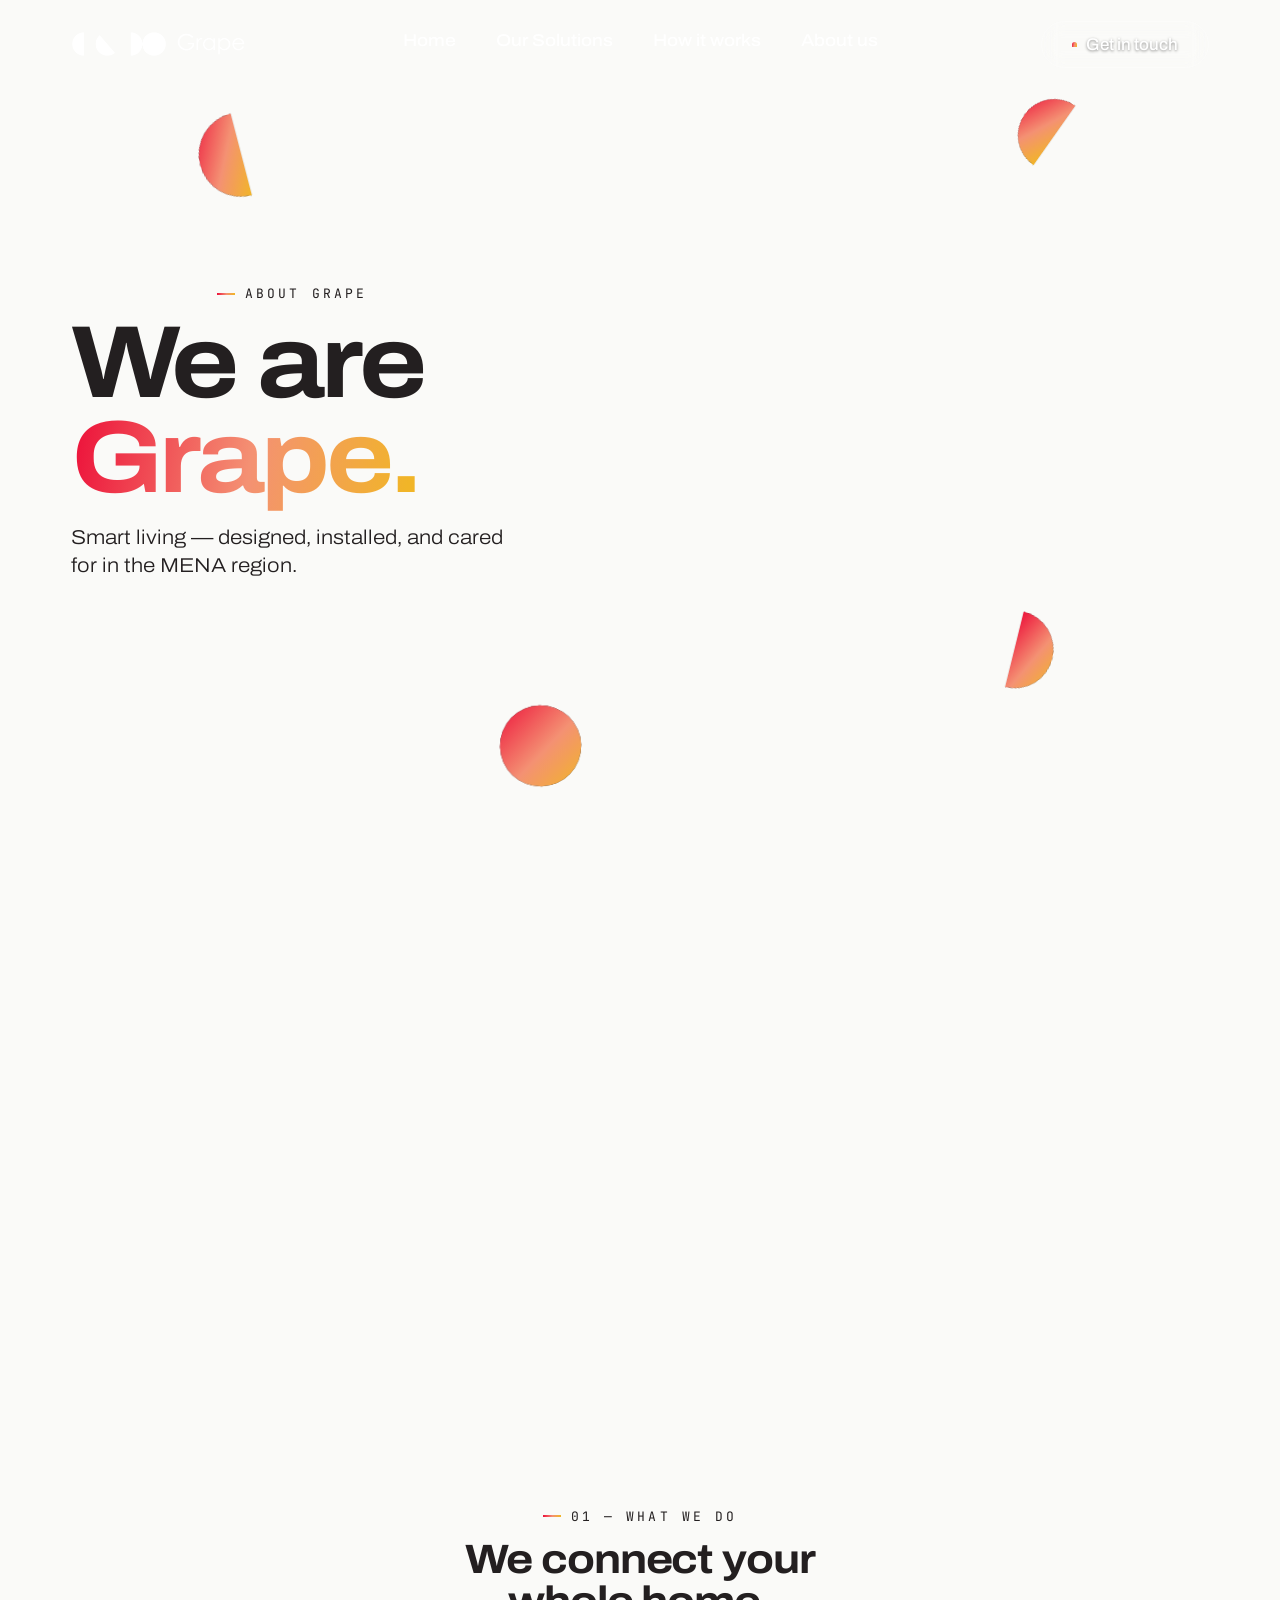
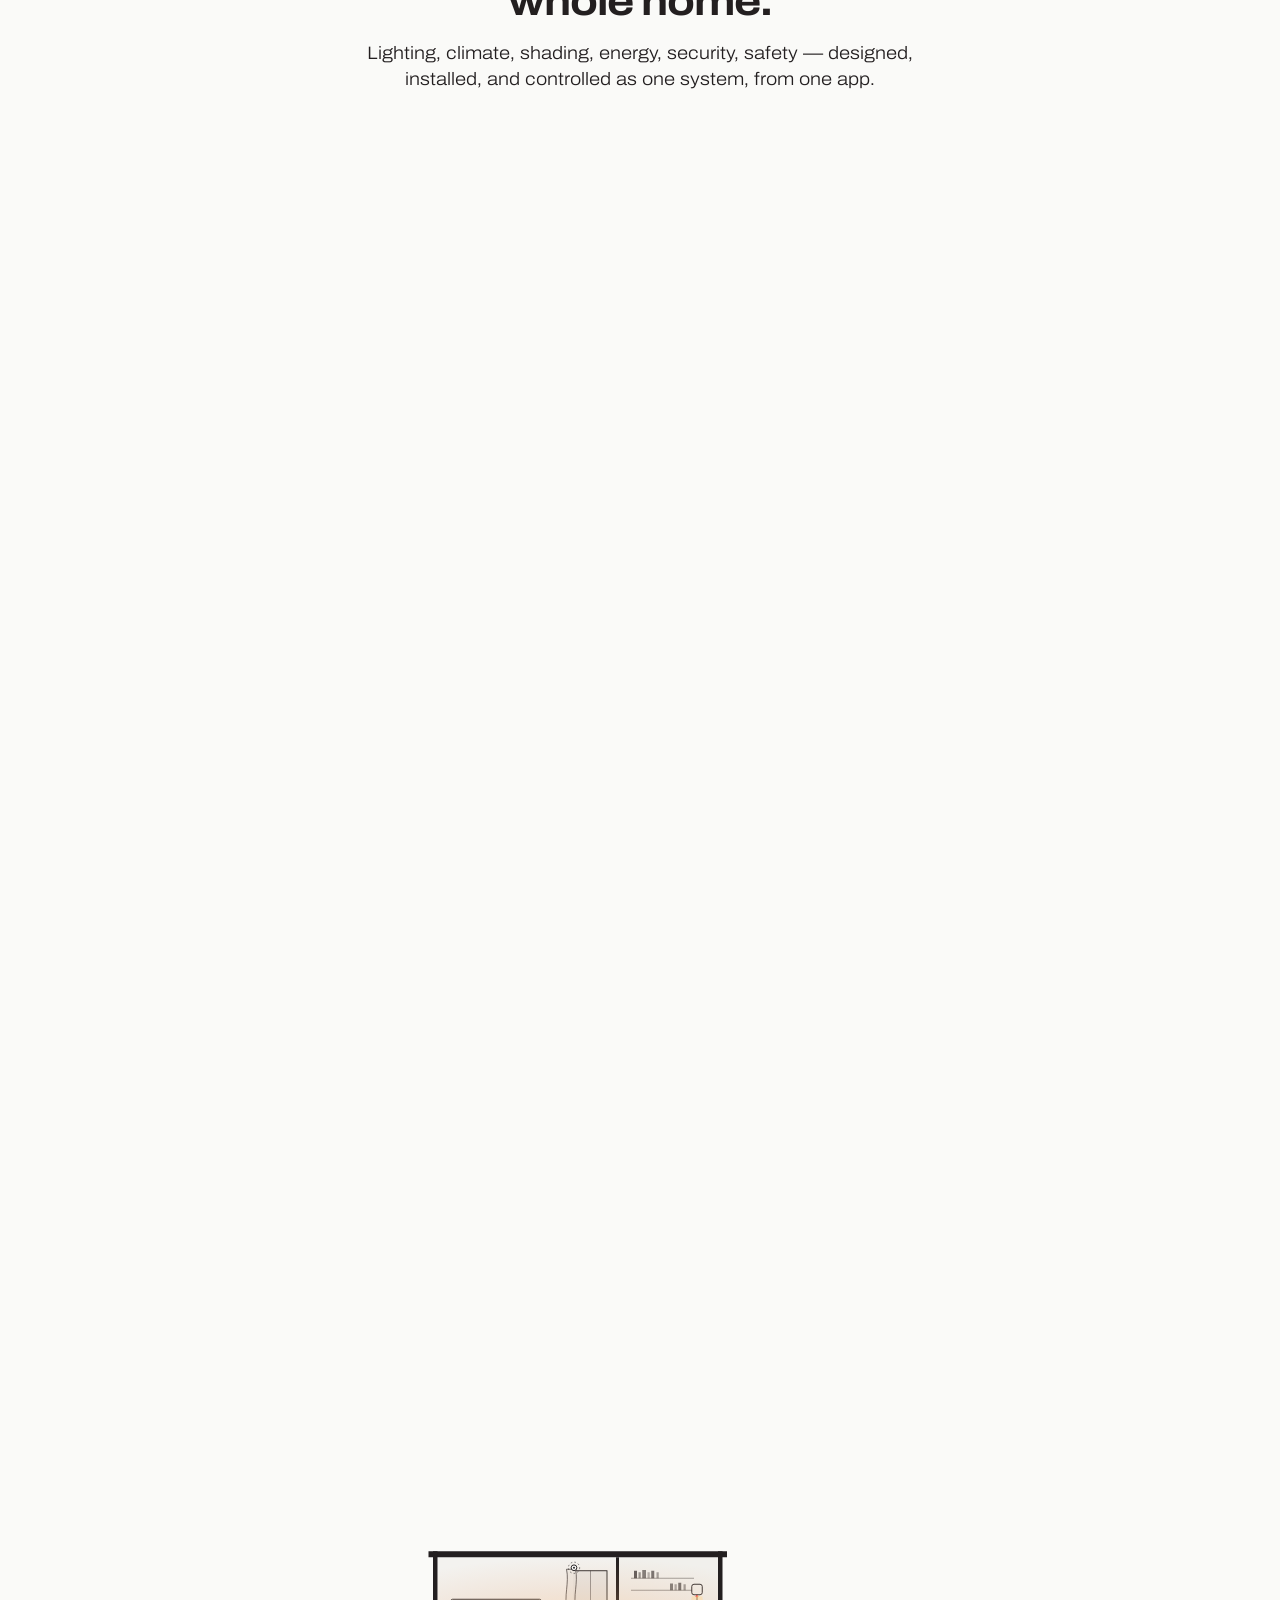
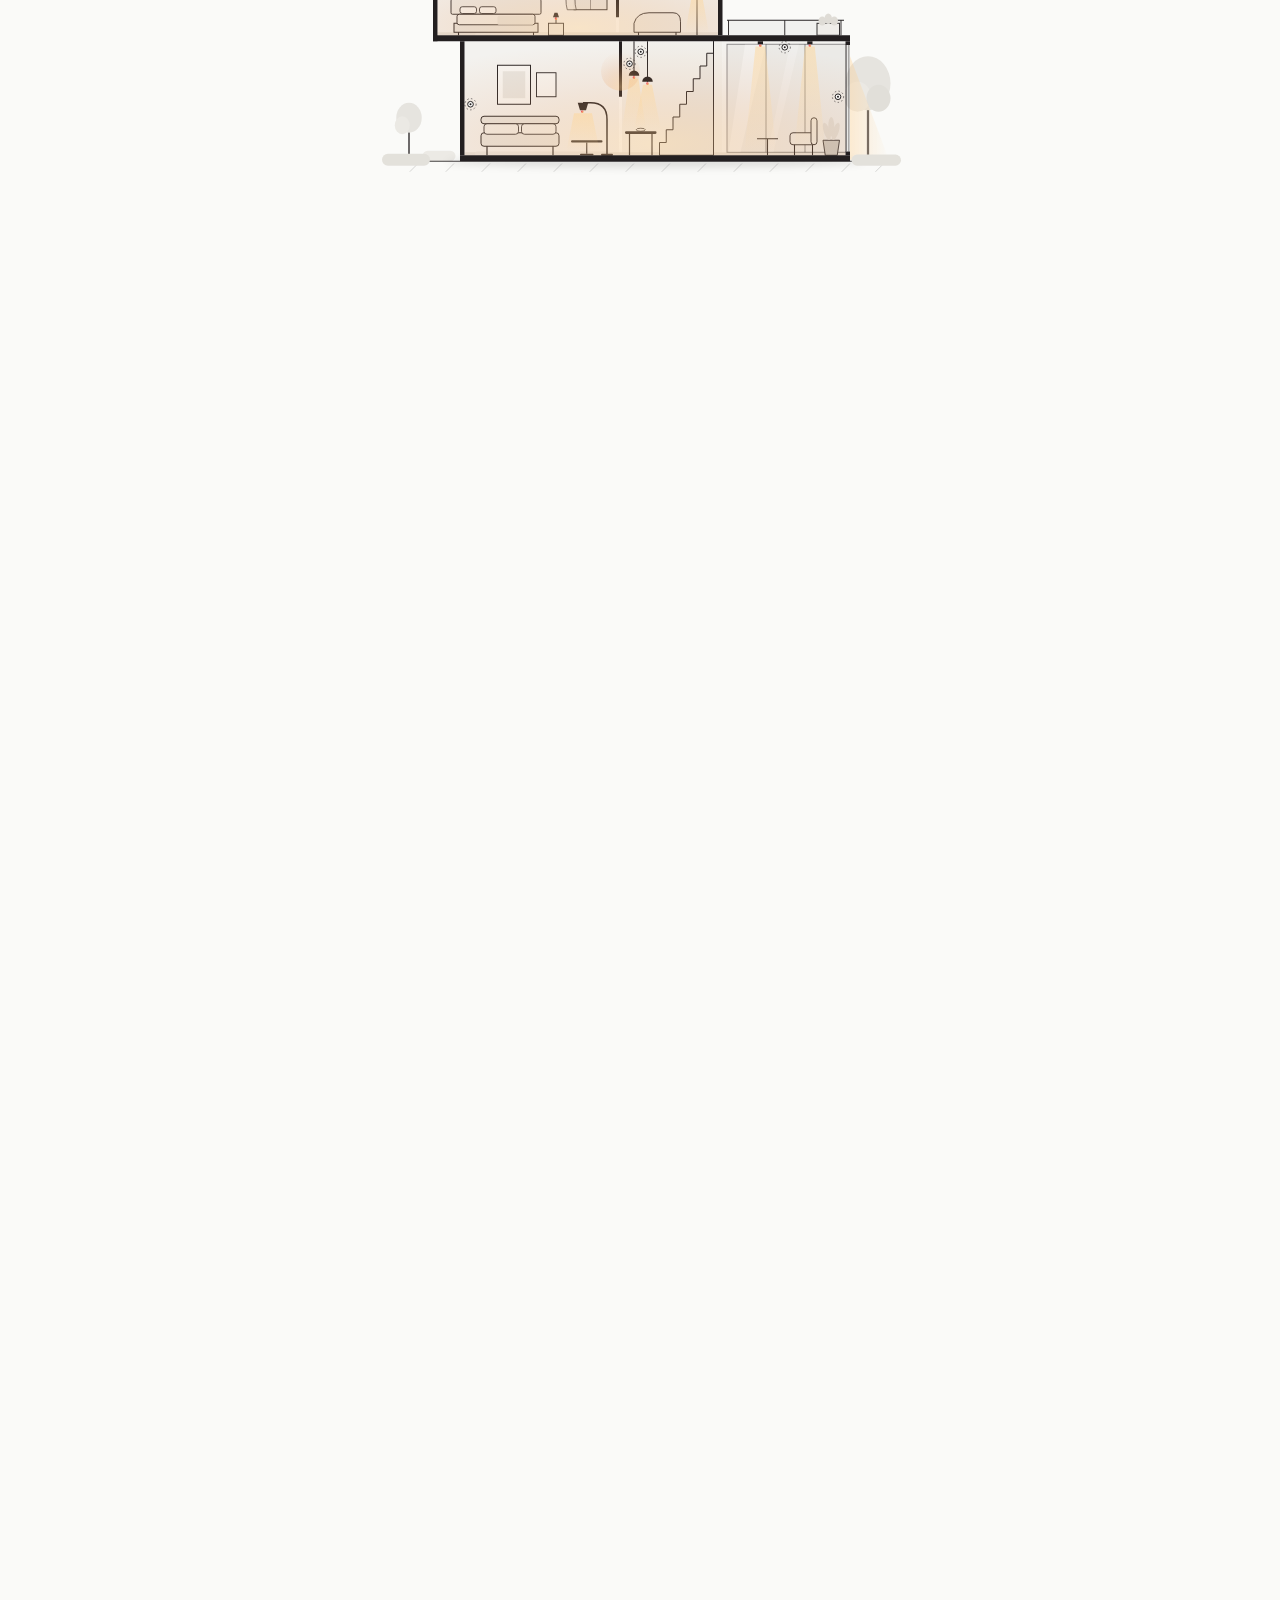
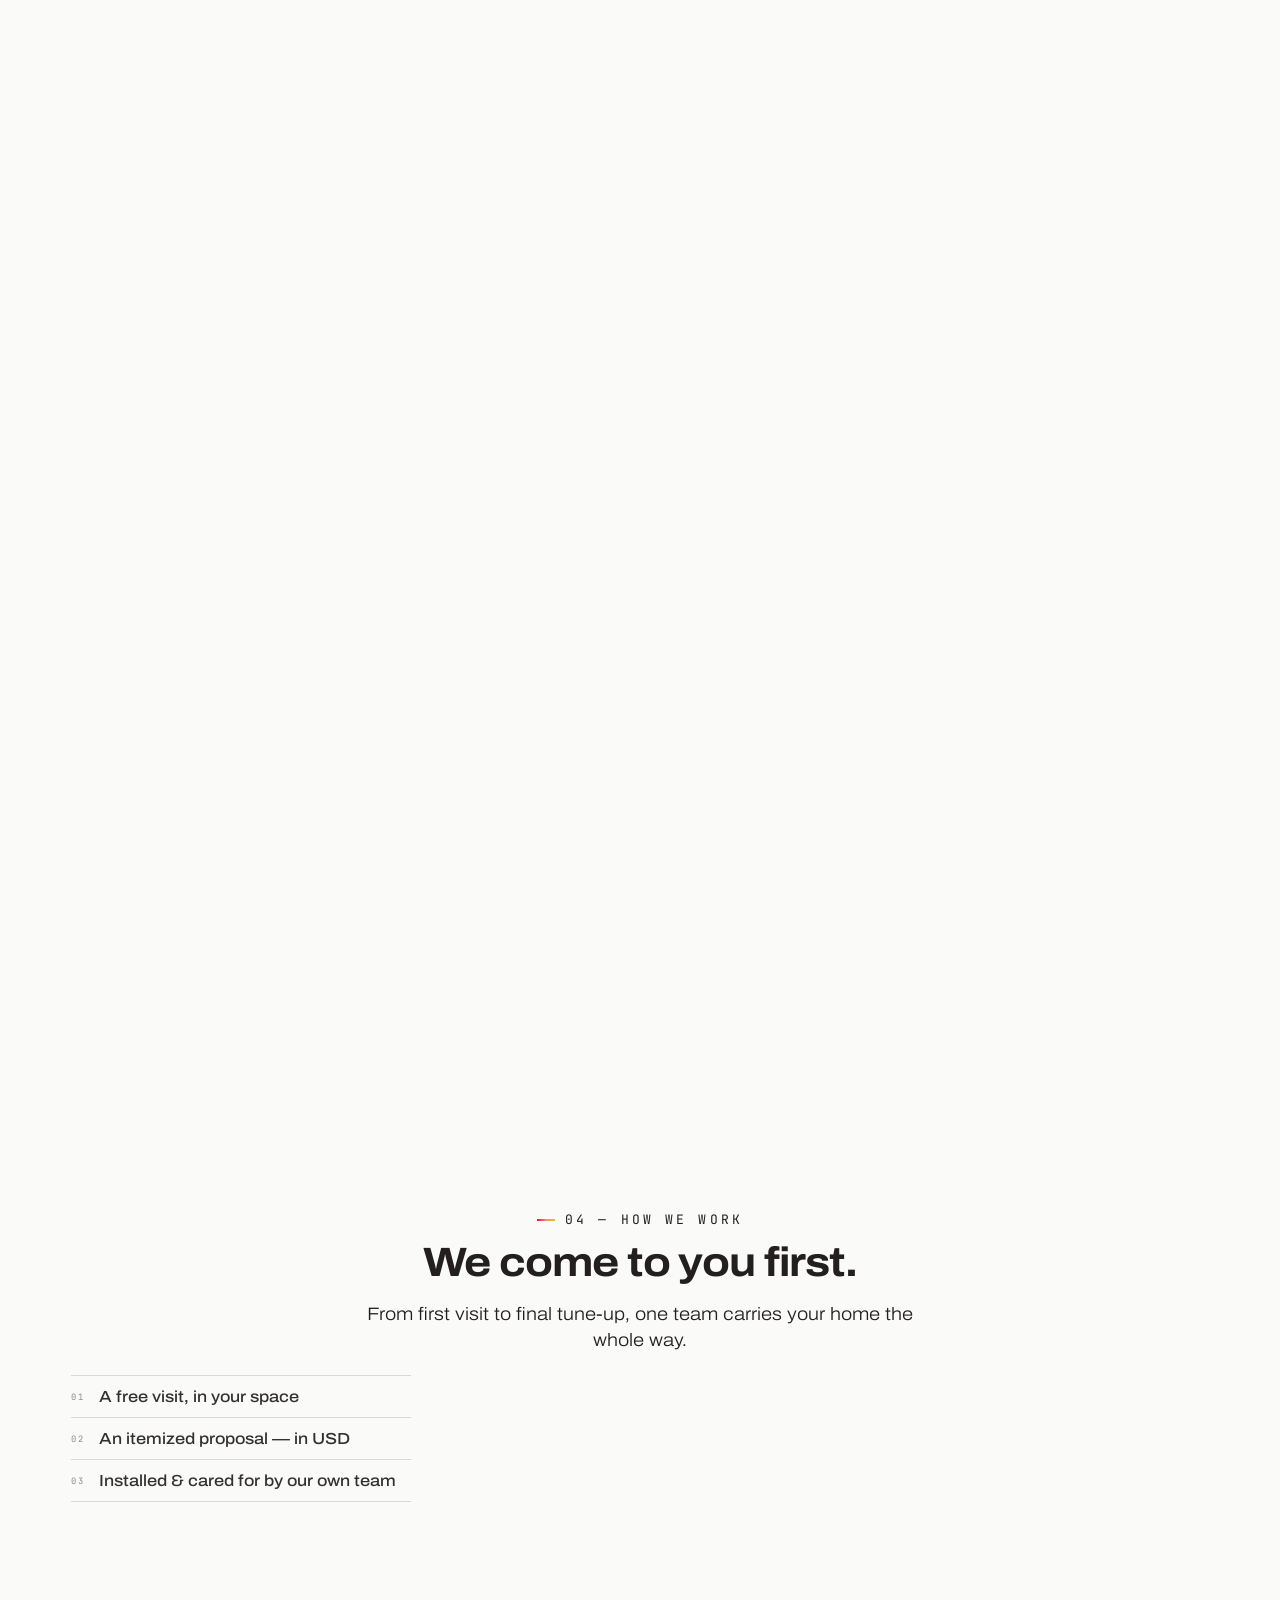
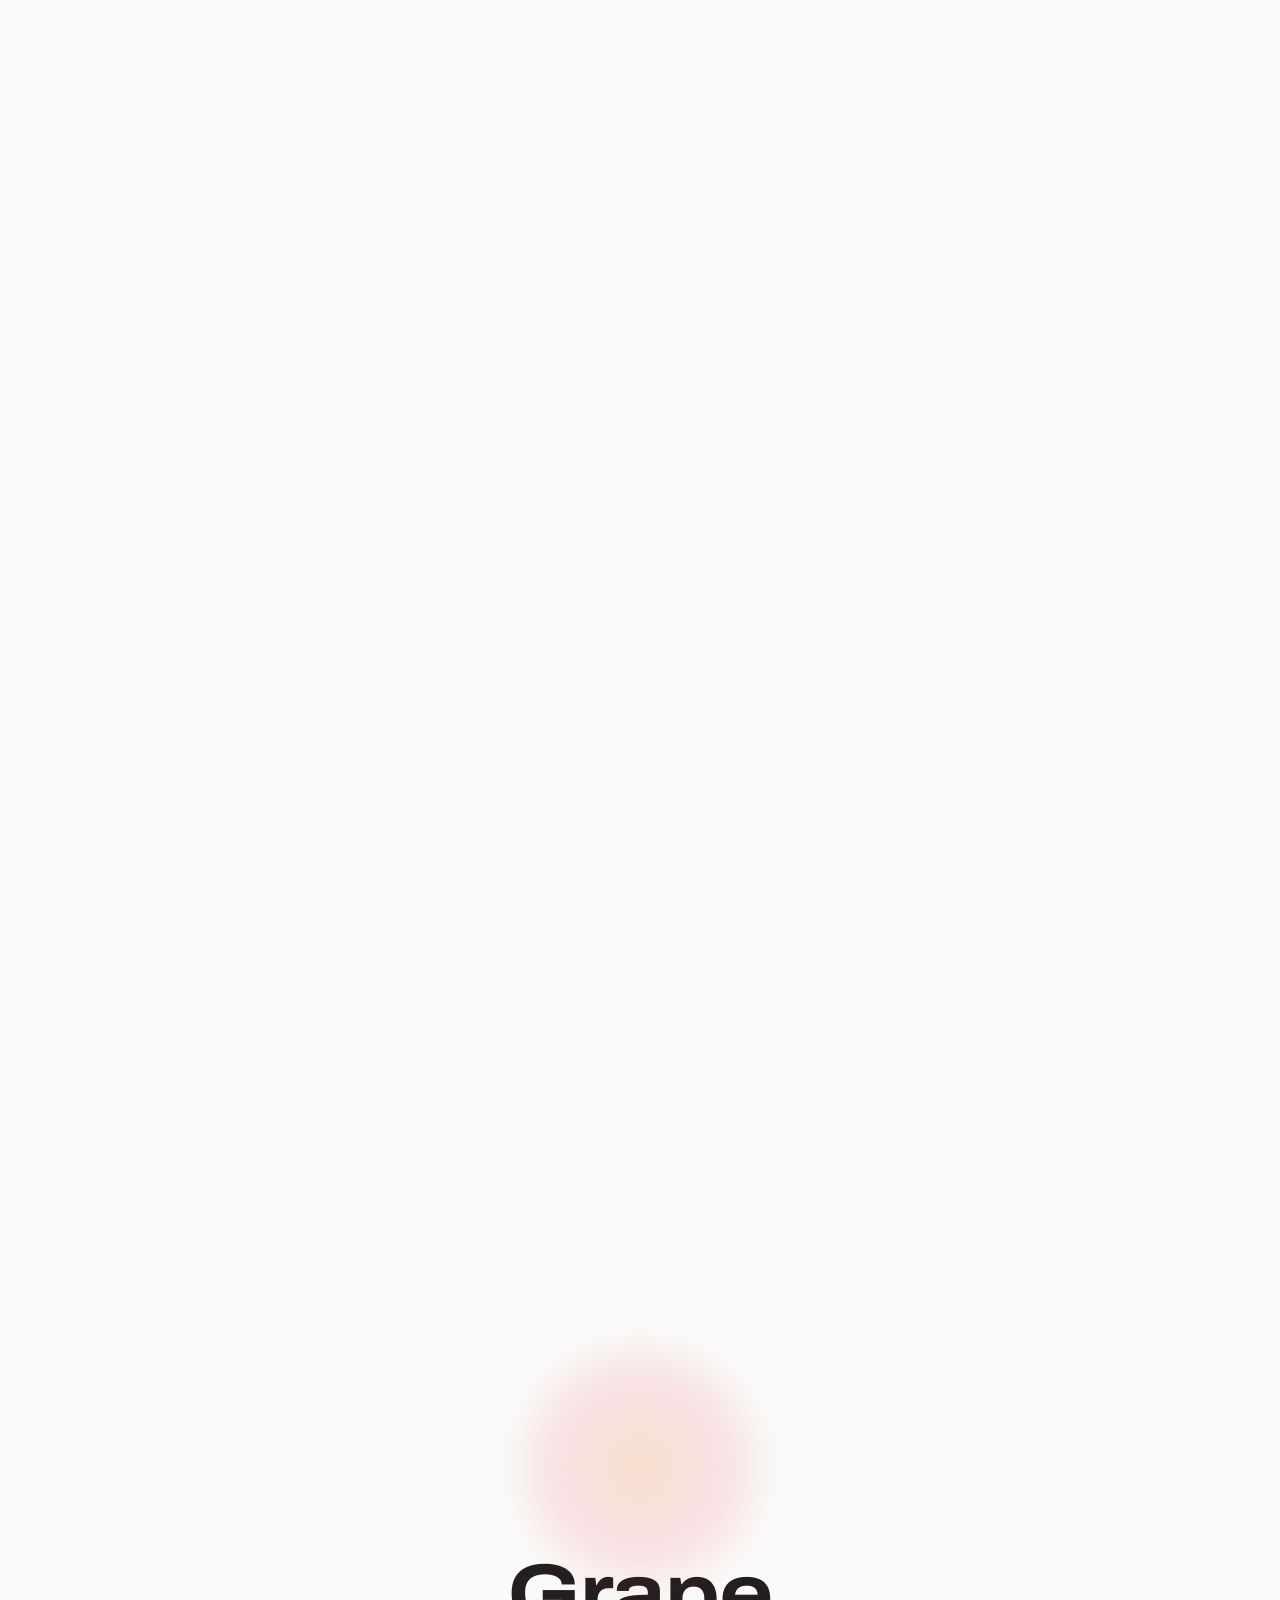
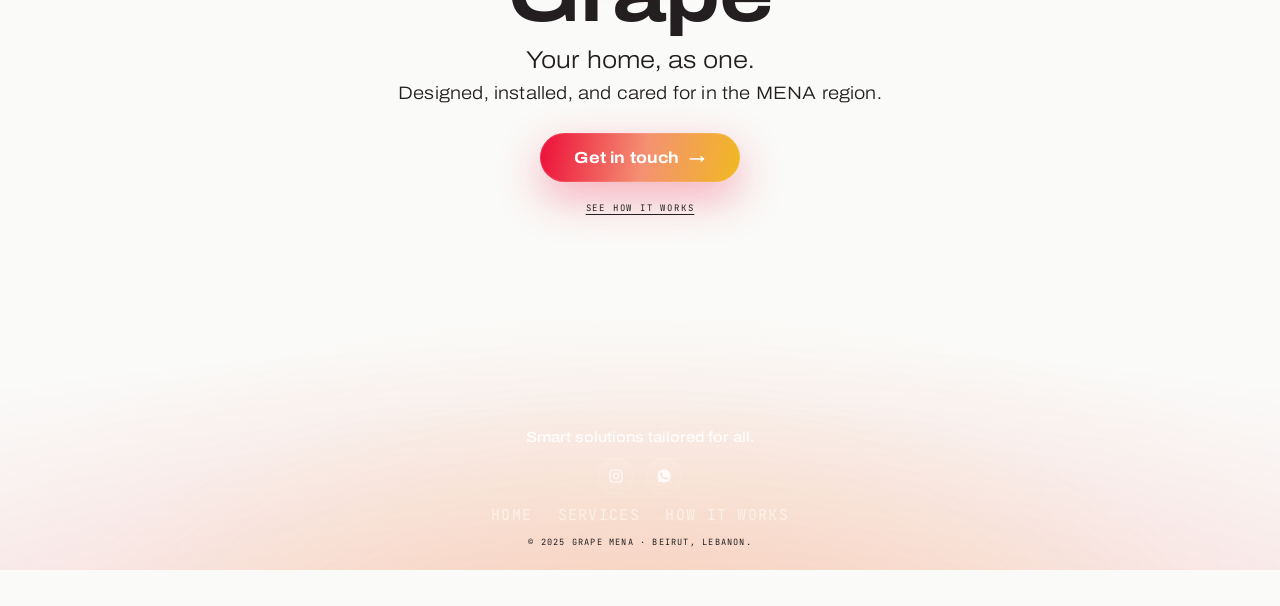
==== about.html @ 8bffdacd "Add files via upload" ====
<!DOCTYPE html>
<html lang="en">
<head>
<meta charset="utf-8">
<meta name="viewport" content="width=device-width, initial-scale=1, viewport-fit=cover">
<title>Grape — About us</title>
<meta name="description" content="Grape creates intelligent living systems for modern homes across the MENA region — comfort, energy, safety, and control, unified in one seamless experience.">
<link rel="preconnect" href="https://fonts.googleapis.com">
<link rel="preconnect" href="https://fonts.gstatic.com" crossorigin>
<link href="https://fonts.googleapis.com/css2?family=Archivo:wght@300;500;700&family=JetBrains+Mono:wght@400;500&display=swap" rel="stylesheet">
<style>
  :root{
    --ink:#231F20;
    --paper:#FAFAF8;
    --night:#121011;
    --g1:#ED173D; --g2:#F49173; --g3:#F1B528;
    --font:var(--font-grotesk);
    --font-grotesk:"Aktiv Grotesk Ex","Archivo",system-ui,-apple-system,"Segoe UI",sans-serif;
    --mono:'JetBrains Mono',monospace;
    --black:#231F20; --white:#FFFFFF; --white-soft:#F5F5F4;
    --gray-on-dark:rgba(255,255,255,0.62);
    --grad-warm:linear-gradient(100deg,#ED173D 4%,#F49173 52%,#F1B528 96%);
    --whatsapp:#25D366;
    --ease:cubic-bezier(0.22,0.61,0.36,1);
    --ease-out:cubic-bezier(0.16,1,0.3,1);
    --fg:#231F20;            /* live-updated by JS */
    --bg:#FAFAF8;            /* live-updated by JS */
  }
  *{margin:0;padding:0;box-sizing:border-box}
  html{scroll-behavior:auto}
  body{
    background:var(--bg);
    font-family:var(--font);
    font-stretch:112%;
    color:var(--fg);
    overflow-x:hidden;
  }
  a{color:inherit;text-decoration:none}
  a:hover{opacity:.9}

  /* ---------- scroll progress hairline ---------- */
  .prog{position:fixed;left:0;top:0;height:2px;width:0%;background:var(--grad-warm);z-index:60;pointer-events:none}

  /* ---------- top bar (identical to Home / Services) ---------- */
  .mbar{position:fixed; inset:0 0 auto 0; z-index:80; display:flex; align-items:center; justify-content:space-between; gap:10px; padding:12px 14px; padding-top:max(46px, calc(env(safe-area-inset-top) + 11px));}
  .mbar__scrim{position:absolute; inset:0; z-index:-1; pointer-events:none; background:linear-gradient(180deg, rgba(16,11,14,0.6) 0%, rgba(16,11,14,0.26) 56%, transparent 100%); transition:background .4s var(--ease);}
  .mbar.condensed .mbar__scrim{background:linear-gradient(180deg, rgba(16,11,14,0.86) 0%, rgba(16,11,14,0.55) 62%, rgba(16,11,14,0.12) 100%);}
  .mbar .mbar-logo{display:inline-flex; flex-direction:column; align-items:center; gap:3px; line-height:0; flex:0 0 auto;}
  .mbar .mbar-logo img{width:auto; display:block; filter:brightness(0) invert(1) drop-shadow(0 1px 2px rgba(0,0,0,0.4));}
  .mbar .mbar-logo .mbar-logo__mark{height:11px;}
  .mbar .mbar-logo .mbar-logo__word{height:14px;}
  .mbar__pills{display:flex; align-items:center; gap:8px; flex:0 0 auto;}
  .mbar-cta{flex:0 0 auto; font-size:0.6rem; font-weight:500; letter-spacing:0.04em; color:rgba(255,255,255,0.92); padding:0.5em 0.85em; border:1px solid rgba(255,255,255,0.2); border-radius:999px; background:rgba(216,216,224,0.15); -webkit-backdrop-filter:blur(10px) saturate(1.1); backdrop-filter:blur(10px) saturate(1.1); text-shadow:0 1px 3px rgba(0,0,0,0.45); white-space:nowrap; text-decoration:none; display:inline-flex; align-items:center; gap:0.42em; transition:background-color .25s, color .25s, border-color .25s, transform .15s;}
  .mbar-cta--book{background:rgba(255,255,255,0.17);}
  .mbar-cta .dotmark{width:5px; height:5px; border-radius:999px 999px 0 0; background:var(--grad-warm); display:inline-block;}
  .mbar-cta:hover{background:rgba(234,234,239,0.26); border-color:rgba(255,255,255,0.4);}
  .mbar-cta:active{transform:scale(0.96); background:rgba(255,255,255,0.92); color:var(--ink); border-color:transparent; text-shadow:none;}
  @media (max-width:380px){ .mbar-cta{font-size:0.55rem; padding:0.5em 0.72em; letter-spacing:0.02em;} .mbar__pills{gap:6px;} }
  @media (min-width:760px){ .mbar{left:50%; right:auto; transform:translateX(-50%); width:430px; max-width:430px;} }

  /* ---------- fixed stage (the shapes) ---------- */
  .stage{position:fixed; inset:0; z-index:1; pointer-events:none; overflow:hidden;}
  .shape{
    position:absolute; left:0; top:0;
    width:min(19vw,92px); height:min(19vw,92px);
    will-change:transform,opacity;
  }
  .shape svg{width:100%; height:100%; overflow:visible; display:block}
  .shape .solid{fill:var(--fg); opacity:var(--sop,1); transition:fill .3s linear}
  .shape .grad{opacity:var(--gop,0)}

  /* ---------- scroll beats ---------- */
  main{position:relative; z-index:2}
  .beat{
    min-height:100svh;
    display:flex; flex-direction:column; justify-content:flex-end;
    padding:0 22px 12svh;
  }
  .beat--hero{position:relative; justify-content:center; align-items:flex-start; padding-bottom:0; min-height:104svh}
  .beat__kick{
    display:flex; align-items:center; gap:10px;
    font-family:var(--mono); font-size:.58rem; letter-spacing:.24em; text-transform:uppercase;
    opacity:.6; margin-bottom:14px;
  }
  .beat__kick::before{content:""; width:18px; height:2px; background:var(--grad-warm); flex:0 0 auto}
  .beat h1,.beat h2,.hold__copy h2{
    font-weight:700; letter-spacing:-.02em; line-height:1.02; text-wrap:balance;
    font-size:clamp(2.6rem,12vw,4.4rem);
  }
  .beat h2,.hold__copy h2{font-size:clamp(2.1rem,9.8vw,3.4rem)}
  .beat p,.hold__copy p{
    font-weight:300; line-height:1.55; font-size:clamp(.95rem,3.9vw,1.08rem);
    max-width:34ch; margin-top:16px; opacity:.82; text-wrap:pretty;
  }
  /* ===== pinned "stop" sections (beats 01 & 04) — same held-still feel as the house ===== */
  .hold{position:relative; height:230svh}
  .hold__pin{position:sticky; top:0; height:100svh; overflow:hidden;
    display:flex; flex-direction:column; justify-content:flex-end; padding:0 22px 12svh}
  .hold__copy{position:relative; z-index:3; max-width:38ch; width:100%}
  @media (max-height:680px){ .hold{height:210svh} .hold__pin{padding-bottom:8svh} }
  .gword{font-style:normal; background:var(--grad-warm); -webkit-background-clip:text; background-clip:text; color:transparent}

  /* staggered reveal */
  .reveal>*{opacity:0; transform:translateY(24px); filter:blur(5px);
    transition:opacity .7s ease, transform .7s cubic-bezier(.22,.61,.36,1), filter .7s ease}
  .reveal.on>*{opacity:1; transform:none; filter:none}
  .reveal.on>*:nth-child(2){transition-delay:.09s}
  .reveal.on>*:nth-child(3){transition-delay:.18s}
  .reveal.on>*:nth-child(4){transition-delay:.27s}
  .reveal.on>*:nth-child(5){transition-delay:.36s}

  /* how-we-work steps */
  .steps{list-style:none; margin-top:22px; max-width:34ch; width:100%}
  .steps li{display:flex; align-items:center; gap:14px; padding:12px 0;
    border-top:1px solid color-mix(in srgb, var(--fg) 15%, transparent)}
  .steps li:last-child{border-bottom:1px solid color-mix(in srgb, var(--fg) 15%, transparent)}
  .steps .n{font-family:var(--mono); font-size:.55rem; letter-spacing:.2em; opacity:.5; flex:0 0 auto}
  .steps .s{font-weight:500; font-size:clamp(.92rem,3.8vw,1rem); opacity:.92}

  .scrollhint{
    position:absolute; bottom:26px; left:22px;
    display:flex; align-items:center; gap:9px;
    font-family:var(--mono); font-size:.56rem; letter-spacing:.22em; text-transform:uppercase; opacity:.5;
  }
  .scrollhint i{
    width:1.5px; height:26px; background:currentColor; display:block;
    animation:hint 1.8s ease-in-out infinite; transform-origin:top;
  }
  @keyframes hint{0%,100%{transform:scaleY(.4);opacity:.4}50%{transform:scaleY(1);opacity:1}}

  /* ============ THE HOUSE — pinned centerpiece ============ */
  .house{position:relative; height:460svh}
  .house__pin{
    position:sticky; top:0; height:100svh; overflow:hidden;
  }
  .house__pin::before{content:"";position:absolute;inset:-8%;z-index:0;pointer-events:none;
    background:radial-gradient(ellipse 74% 50% at 50% 46%, rgba(230,179,110,.30), rgba(230,179,110,0) 70%);
    opacity:0;transition:opacity 1.4s var(--ease)}
  .house__pin.alive::before{opacity:.62}

  /* the shared villa (same house) — state layers crossfaded by data-state on #houseWrap */
  .v-node{opacity:0;transition:opacity .55s var(--ease) calc(var(--i)*.12s)}
  [data-state="systems"] .v-node,[data-state="pulse"] .v-node,[data-state="alive"] .v-node{opacity:1}
  .v-halo{transition:opacity .9s var(--ease)}
  [data-state="alive"] .v-halo{opacity:0 !important}
  [data-state="systems"] .v-halo,[data-state="pulse"] .v-halo{animation:haloSpin 14s linear infinite}
  @keyframes haloSpin{to{stroke-dashoffset:-60}}
  .v-pulse{opacity:0;transition:opacity .8s var(--ease)}
  [data-state="pulse"] .v-pulse{opacity:.85}
  [data-state="alive"] .v-pulse{opacity:.4}
  [data-state="pulse"] #vPulse,[data-state="alive"] #vPulse{stroke-dasharray:24 470;animation:pulseTravel 2.4s linear infinite}
  @keyframes pulseTravel{to{stroke-dashoffset:-494}}
  .v-glow{opacity:0;transition:opacity 1.6s var(--ease)}
  [data-state="alive"] .v-glow{opacity:1}
  .v-led{opacity:0;transition:opacity .4s var(--ease) calc(.35s + var(--i)*.14s)}
  [data-state="alive"] .v-led{opacity:1}
  .v-core{opacity:0;transition:opacity .9s var(--ease) .2s}
  [data-state="alive"] .v-core{opacity:1}
  [data-state="alive"] .v-coreRing{animation:coreBreath 3.6s ease-in-out infinite}
  @keyframes coreBreath{0%,100%{transform:scale(1);opacity:.9}50%{transform:scale(1.18);opacity:.45}}
  .v-coreRing{transform-box:fill-box;transform-origin:center}
  .v-curtain{transform-box:fill-box;transform-origin:top center;animation:curtainSway 7s ease-in-out infinite}
  @keyframes curtainSway{0%,100%{transform:rotate(0) skewX(0)}50%{transform:rotate(1.4deg) skewX(1.6deg)}}
  .v-canopy{transform-box:fill-box;transform-origin:bottom center;animation:treeSway 9s ease-in-out infinite}
  .v-canopy.b{animation-duration:11s;animation-delay:-3s}
  @keyframes treeSway{0%,100%{transform:rotate(-.7deg)}50%{transform:rotate(.7deg)}}
  [data-state="alive"] .v-cone{animation:coneFlicker 5.5s ease-in-out infinite}
  @keyframes coneFlicker{0%,100%{opacity:1}42%{opacity:.82}58%{opacity:.94}74%{opacity:.85}}
  @media (prefers-reduced-motion:reduce){
    .v-curtain,.v-canopy,[data-state="alive"] .v-cone,[data-state="systems"] .v-halo,[data-state="pulse"] .v-halo,[data-state="alive"] .v-coreRing,[data-state="pulse"] #vPulse,[data-state="alive"] #vPulse{animation:none}
  }

  /* house docked in a fixed UPPER band — text lives strictly below it, never overlapping */
  .house__stage{
    position:absolute; left:50%; top:calc(56px + env(safe-area-inset-top)); transform:translateX(-50%);
    width:min(92vw,540px); height:42svh; z-index:2;
  }
  .house__stage svg{display:block; width:100%; height:100%; overflow:visible}

  /* text beats — pinned in the clear band BELOW the house, never over it */
  .house__copy{
    position:absolute; left:22px; right:22px; bottom:8svh; z-index:3;
    opacity:0; transform:translateY(22px); will-change:opacity,transform; pointer-events:none;
    max-width:36ch;
  }
  .house__copy .beat__kick{margin-bottom:12px}
  .house__copy h2{
    font-weight:700; letter-spacing:-.02em; line-height:1.04; text-wrap:balance;
    font-size:clamp(2.1rem,9.8vw,3.4rem);
  }
  .house__copy p{
    font-weight:300; line-height:1.55; font-size:clamp(.95rem,3.9vw,1.08rem);
    max-width:34ch; margin-top:14px; opacity:.82; text-wrap:pretty;
  }

  /* the "internet · offline" wire, shown during beat 03 */
  .wire{
    position:absolute; left:50%; top:15svh; transform:translateX(-50%); z-index:3;
    width:min(64vw,300px); height:22px; opacity:0; transition:opacity .5s ease; pointer-events:none;
  }
  .wire__line{
    position:absolute; left:0; right:0; top:10px; height:1.5px;
    background:var(--fg); transform-origin:left;
  }
  .wire.show .wire__line{animation:wire 3.4s ease-in-out infinite}
  @keyframes wire{
    0%,28%{opacity:.8; clip-path:inset(0 0 0 0)}
    34%{opacity:.8; clip-path:inset(0 38% 0 38%)}
    38%,86%{opacity:.18; clip-path:inset(0 47% 0 47%)}
    92%,100%{opacity:.8; clip-path:inset(0 0 0 0)}
  }
  .wire__lab{
    position:absolute; left:50%; top:-14px; transform:translateX(-50%);
    font-family:var(--mono); font-size:.53rem; letter-spacing:.2em; text-transform:uppercase;
    color:var(--fg); opacity:0;
  }
  .wire.show .wire__lab{animation:lab 3.4s ease-in-out infinite}
  @keyframes lab{0%,30%{opacity:0}40%,84%{opacity:.65}92%,100%{opacity:0}}

  /* ---------- landing / arrival ---------- */
  .land{
    position:relative; overflow:hidden;
    min-height:110svh;
    display:flex; flex-direction:column;
    text-align:center;
  }
  /* warm ambient glow rising from the bottom edge — the home you just lit */
  .land__glow{
    position:absolute; left:50%; bottom:0; transform:translateX(-50%);
    width:160%; height:64svh; pointer-events:none; z-index:0;
    background:
      radial-gradient(58% 100% at 50% 124%, rgba(244,145,90,.20), rgba(244,145,90,0) 70%),
      radial-gradient(96% 100% at 50% 132%, rgba(237,23,61,.15), rgba(237,23,61,0) 72%),
      radial-gradient(42% 78% at 50% 120%, rgba(241,181,40,.16), rgba(241,181,40,0) 70%);
  }
  /* faint lit-home silhouette, low behind the footer */
  .land__house{
    position:absolute; left:50%; bottom:8svh; transform:translateX(-50%);
    width:min(94vw,540px); height:auto; pointer-events:none; z-index:0;
  }
  .land__stage{
    position:relative; z-index:2; flex:1 1 auto;
    display:flex; flex-direction:column; align-items:center; justify-content:center;
    padding:7svh 22px 4svh;
  }
  .land__spacer{position:relative; height:min(26vw,132px); width:100%; display:flex; align-items:center; justify-content:center}
  .land__logoGlow{
    position:absolute; width:min(68vw,280px); height:min(68vw,280px); border-radius:50%;
    background:radial-gradient(circle, rgba(244,145,90,.26), rgba(237,23,61,.10) 44%, rgba(18,16,17,0) 70%);
    filter:blur(4px); animation:landBreath 4.8s ease-in-out infinite; will-change:transform,opacity;
  }
  @keyframes landBreath{0%,100%{transform:scale(1);opacity:.75}50%{transform:scale(1.13);opacity:1}}
  .land__word{font-weight:700; font-size:clamp(2.6rem,13vw,4.4rem); letter-spacing:-.01em; margin-top:20px; line-height:1}
  .land__sub{font-weight:300; font-size:clamp(.98rem,4vw,1.12rem); opacity:.78; margin-top:12px}
  .land__trust{font-weight:300; font-size:.82rem; letter-spacing:.01em; opacity:.5; margin-top:10px}
  .land__cta{
    display:inline-flex; align-items:center; gap:10px; margin-top:30px;
    padding:16px 32px; border-radius:999px; border:0; cursor:pointer;
    background:var(--grad-warm); color:#fff; text-decoration:none;
    font-family:var(--font); font-stretch:112%; font-weight:700; font-size:1rem; letter-spacing:.01em;
    box-shadow:0 16px 44px rgba(237,23,61,.34), inset 0 0 0 1px rgba(255,255,255,.10);
    transition:transform .25s var(--ease), box-shadow .25s var(--ease);
  }
  .land__cta em{font-style:normal; transition:transform .3s ease}
  .land__cta:hover{transform:translateY(-2px); box-shadow:0 22px 54px rgba(237,23,61,.44), inset 0 0 0 1px rgba(255,255,255,.12)}
  .land__cta:active{transform:scale(.98)}
  .land__cta:active em{transform:translateX(4px)}
  .land__contacts{display:flex; flex-wrap:wrap; justify-content:center; gap:10px; margin-top:20px}
  .land__contact{
    display:inline-flex; align-items:center; gap:9px; padding:11px 15px; border-radius:12px;
    background:rgba(255,255,255,.05); border:1px solid rgba(255,255,255,.12); color:#fff; text-decoration:none;
    font-size:.9rem; transition:background-color .2s, border-color .2s;
  }
  .land__contact:hover{background:rgba(255,255,255,.09); border-color:rgba(255,255,255,.22)}
  .land__contact .ic{display:inline-flex; align-items:center; justify-content:center; width:16px; height:16px; flex:0 0 auto}
  .land__contact .ic svg{width:16px; height:16px; display:block}
  .land__contact.wa .ic{color:var(--whatsapp)}
  .land__contact .lab{opacity:.92}
  .land__how{display:block; width:fit-content; margin:20px auto 0; font-family:var(--mono); font-size:.56rem;
    letter-spacing:.2em; text-transform:uppercase; opacity:.5; color:inherit;
    text-decoration:underline; text-decoration-thickness:1px; text-underline-offset:3px}
  .land__footer{
    position:relative; z-index:2; flex:0 0 auto;
    margin:0 22px; padding:20px 0 calc(22px + env(safe-area-inset-bottom));
    border-top:1px solid rgba(255,255,255,.10);
    display:flex; flex-direction:column; align-items:center; gap:11px; text-align:center;
  }
  .land__slogan{font-weight:500; font-size:.92rem; color:rgba(255,255,255,.9)}
  .land__social{display:flex; justify-content:center; gap:12px; margin-top:2px}
  .land__soc{display:inline-flex; align-items:center; justify-content:center; width:36px; height:36px; border-radius:999px; border:1px solid rgba(255,255,255,.14); background:rgba(255,255,255,.05); color:rgba(255,255,255,.82); transition:background-color .2s, border-color .2s, color .2s}
  .land__soc:hover{background:rgba(255,255,255,.1); border-color:rgba(255,255,255,.28); color:#fff}
  .land__soc svg{width:16px; height:16px; display:block}
  .land__nav{display:flex; flex-wrap:wrap; justify-content:center; align-items:center; gap:9px;
    font-family:var(--mono); font-size:.58rem; letter-spacing:.14em; text-transform:uppercase; color:rgba(255,255,255,.55)}
  .land__nav a{color:inherit; text-decoration:none}
  .land__nav a:hover{color:#fff}
  .land__nav span{opacity:.35}
  .land__copyline{font-family:var(--mono); font-size:.54rem; letter-spacing:.14em; text-transform:uppercase; opacity:.4}
  @media (prefers-reduced-motion:reduce){ .land__logoGlow{animation:none} }

  @media (prefers-reduced-motion:reduce){
    .reveal>*{transition:none; opacity:1; transform:none; filter:none}
    .wire.show .wire__line,.wire.show .wire__lab,.scrollhint i,.dot-core{animation:none}
    .wire.show .wire__lab{opacity:.6}
    .house__copy{transition:none}
  }

/* ---------- imported header burger (inherits --fg so it crossfades ink<->white) ---------- */
  .bar__burger{ display:inline-flex; flex-direction:column; justify-content:center; gap:4px; width:42px; height:34px; padding:0 10px; border:0; background:transparent; cursor:pointer; pointer-events:auto; }
  .bar__burger span{ display:block; height:1.6px; width:100%; background:var(--fg); border-radius:2px; transition:background .3s linear; }
  .bar__burger:active{ transform:scale(0.96); }

  /* ======================= imported: slide-in burger menu ======================= */
/* ===== Header burger + slide-in menu ===== */
.mbar-burger { display: inline-flex; flex-direction: column; justify-content: center; gap: 4px; width: 42px; height: 34px; padding: 0 10px; border: 0; background: transparent; cursor: pointer; flex: 0 0 auto; }
.mbar-burger span { display: block; height: 1.6px; width: 100%; background: var(--grad-warm-x, linear-gradient(90deg,#ED173D,#F1B528)); border-radius: 2px; }
.mbar-burger:active { transform: scale(0.96); }

.navmenu { position: fixed; inset: 0; z-index: 210; }
.navmenu[hidden] { display: none; }
.navmenu__backdrop { position: absolute; inset: 0; background: rgba(10,10,10,0.55); -webkit-backdrop-filter: blur(4px); backdrop-filter: blur(4px); opacity: 0; transition: opacity 0.35s var(--ease); }
.navmenu.open .navmenu__backdrop { opacity: 1; }
.navmenu__panel { position: absolute; top: 0; right: 0; bottom: 0; width: min(82vw, 330px);
  background: linear-gradient(180deg, #262324, #151314); border-left: 1px solid rgba(255,255,255,0.12);
  box-shadow: -20px 0 60px rgba(0,0,0,0.5);
  padding: calc(26px + env(safe-area-inset-top)) 26px calc(28px + env(safe-area-inset-bottom));
  display: flex; flex-direction: column; transform: translateX(100%); transition: transform 0.4s cubic-bezier(0.32,0.72,0,1); }
.navmenu.open .navmenu__panel { transform: translateX(0); }
.navmenu__close { align-self: flex-end; width: 40px; height: 40px; border-radius: 50%; border: 1px solid rgba(255,255,255,0.16); background: rgba(255,255,255,0.05); color: rgba(255,255,255,0.8); font-size: 1.05rem; line-height: 1; cursor: pointer; display: flex; align-items: center; justify-content: center; }
.navmenu__close:active { transform: scale(0.94); }
.navmenu__links { display: flex; flex-direction: column; gap: 2px; margin-top: 24px; }
.navmenu__links a { font-family: var(--font-grotesk,'Archivo',sans-serif); font-size: 1.85rem; font-weight: 700; color: #FFFFFF; padding: 12px 0; border-bottom: 1px solid rgba(255,255,255,0.08); transition: color 0.2s, padding-left 0.25s var(--ease); }
.navmenu__links a:hover, .navmenu__links a:active { color: #fff; padding-left: 6px; }
.navmenu__contact { margin-top: auto; display: flex; gap: 10px; }
.navmenu__c { flex: 1; text-align: center; padding: 13px; border-radius: 12px; font-family: var(--font); font-weight: 500; font-size: 0.86rem; border: 1px solid rgba(255,255,255,0.14); color: #FFFFFF; transition: background-color 0.2s, border-color 0.2s; }
.navmenu__c.wa { background: rgba(37,211,102,0.12); border-color: rgba(37,211,102,0.3); }
.navmenu__c.em { background: transparent; border-color: rgba(255,255,255,0.35); }

@media (min-width: 760px) { .navmenu__panel { right: 50%; margin-right: -215px; } }
@media (prefers-reduced-motion: reduce) { .navmenu__backdrop, .navmenu__panel { transition: none; } }


/* ===== Burger menu — premium redesign ===== */
.navmenu__panel { width: min(86vw, 360px); background: linear-gradient(160deg, #242122 0%, #181617 55%, #121011 100%); overflow: hidden; padding-top: calc(24px + env(safe-area-inset-top)); }
.navmenu__panel::before { content: ""; position: absolute; top: -70px; right: -90px; width: 320px; height: 320px; border-radius: 50%; background: radial-gradient(circle, rgba(255,255,255,0.07), transparent 68%); filter: blur(8px); pointer-events: none; z-index: 0; }
.navmenu__panel::after { content: ""; position: absolute; inset: 0; background-image: url("[data-uri]"); background-size: 140px 140px; opacity: 0.05; mix-blend-mode: overlay; pointer-events: none; z-index: 0; }
.navmenu__panel > * { position: relative; z-index: 1; }
.navmenu__top { display: flex; align-items: center; justify-content: space-between; }
.navmenu__logo { display: inline-flex; flex-direction: column; gap: 3px; line-height: 0; }
.navmenu__logo img { filter: brightness(0) invert(1); width: auto; display: block; }
.navmenu__logo .navmenu__mark { height: 13px; }
.navmenu__logo .navmenu__word { height: 15px; }
.navmenu__close { color: #fff; border-color: rgba(255,255,255,0.25); background: rgba(255,255,255,0.06); }
.navmenu__links { display: flex; flex-direction: column; gap: 0; margin-top: 34px; }
.navmenu__links a { display: flex; align-items: baseline; gap: 14px; font-family: var(--font-grotesk,'Archivo',sans-serif); font-size: 2rem; font-weight: 700; line-height: 1; color: #FFFFFF; padding: 15px 0; border-bottom: 1px solid rgba(255,255,255,0.08); opacity: 0; transform: translateX(16px); }
.navmenu__links a .n { font-family: var(--font-grotesk,'Archivo',sans-serif); font-size: 0.64rem; letter-spacing: 0.1em; color: var(--gray-on-dark); min-width: 22px; }
.navmenu__links a .t { position: relative; }
.navmenu__links a .t::after { content: ""; position: absolute; left: 0; right: 100%; bottom: -4px; height: 1.5px; background: rgba(255,255,255,0.7); transition: right 0.3s var(--ease); }
.navmenu__links a:not(:last-child):hover .t, .navmenu__links a:not(:last-child):active .t { background: var(--grad-warm); -webkit-background-clip: text; background-clip: text; color: transparent; }
.navmenu__links a:hover .t::after, .navmenu__links a:active .t::after { right: 0; }
.navmenu.open .navmenu__links a { opacity: 1; transform: none; transition: opacity 0.45s var(--ease-out), transform 0.45s var(--ease-out); }
.navmenu.open .navmenu__links a:nth-child(1) { transition-delay: 0.08s; }
.navmenu.open .navmenu__links a:nth-child(2) { transition-delay: 0.14s; }
.navmenu.open .navmenu__links a:nth-child(3) { transition-delay: 0.20s; }
.navmenu.open .navmenu__links a:nth-child(4) { transition-delay: 0.26s; }
.navmenu.open .navmenu__links a:nth-child(5) { transition-delay: 0.32s; }
.navmenu__label { display: block; font-family: var(--font-grotesk,'Archivo',sans-serif); font-size: 0.6rem; letter-spacing: 0.24em; text-transform: uppercase; color: rgba(255,255,255,0.5); margin-bottom: 11px; }
.navmenu__cbtns { display: flex; gap: 10px; }
.navmenu__c.em { background: transparent; border-color: rgba(255,255,255,0.4); color: #fff; }
@media (prefers-reduced-motion: reduce) { .navmenu__links a { opacity: 1; transform: none; } }


/* ===== Burger menu — grape moment + refined contact ===== */
.navmenu__panel::before { background: radial-gradient(circle, rgba(255,255,255,0.08), transparent 70%); }
.navmenu__foot { margin-top: auto; position: relative; z-index: 2; }
.navmenu__line { display: block; font-family: var(--font); font-size: 0.98rem; color: rgba(255,255,255,0.86); padding: 5px 0; letter-spacing: 0.01em; transition: color 0.2s; }
.navmenu__line:hover, .navmenu__line:active { color: #fff; }
.navmenu__brand { display: block; margin-top: 15px; font-family: var(--font-grotesk,'Archivo',sans-serif); font-size: 1.15rem; font-weight: 500; line-height: 1.15; letter-spacing: -0.01em; text-transform: none; white-space: nowrap; color: #fff; }
.navmenu__brand-x-unused { color: rgba(255,255,255,0.42); line-height: 1.6; max-width: 26ch; }
.navmenu__grape { position: relative; z-index: 0; flex: 1 1 auto; display: flex; align-items: center; justify-content: center; min-height: 90px; pointer-events: none; opacity: 0.46; animation: grapeBreath 3s ease-in-out infinite; }
.navmenu__grape svg { width: 150px; max-width: 46vw; height: auto; display: block; overflow: visible; }
@keyframes grapeBreath { 0%,100% { transform: scale(1); opacity: 0.4; } 50% { transform: scale(1.05); opacity: 0.54; } }
@media (prefers-reduced-motion: reduce) { .navmenu__grape { animation: none; } }


/* ===== menu: no grape, taller links, icons ===== */
.navmenu__grape { display: none !important; }
.navmenu__links { flex: 0 0 auto; justify-content: flex-start; margin-top: 24px; margin-bottom: 30px; }
.navmenu__links a { align-items: center; gap: 13px; padding: 13px 0; font-size: 1.85rem; }
.navmenu__links a .n { transform: none; align-self: center; }
.navmenu__links a .i { display: inline-flex; align-items: center; justify-content: center; width: 24px; height: 24px; color: rgba(255,255,255,0.8); flex: 0 0 auto; }
.navmenu__links a .i svg { width: 21px; height: 21px; }
.navmenu__links a .t { flex: 1 1 auto; }
.navmenu__line { display: flex; align-items: center; justify-content: flex-start; gap: 12px; }
.navmenu__line .ci { display: inline-flex; align-items: center; color: var(--gray-on-dark); flex: 0 0 auto; order: -1; margin-right: 10px; }
.navmenu__line .ci svg { width: 16px; height: 16px; }


/* ===== menu: Book-a-visit CTA (last link) ===== */
.navmenu__links a:last-child { margin-top: 22px; border-bottom: 0; padding: 14px 18px; border-radius: 14px; background: var(--grad-warm); box-shadow: 0 10px 28px rgba(0,0,0,0.35); gap: 13px; position: relative; }
.navmenu__links a:last-child::before { content: ""; position: absolute; left: 2px; right: 2px; top: -12px; height: 1px; background: rgba(255,255,255,0.12); }
.navmenu__links a:last-child .i { color: #fff; width: 26px; height: 26px; }
.navmenu__links a:last-child .i svg { width: 22px; height: 22px; }
.navmenu__links a:last-child .ct { display: flex; flex-direction: column; gap: 3px; }
.navmenu__links a:last-child .t { font-size: 1.55rem; line-height: 1; color: #fff; }
.navmenu__links a:last-child .t::after { display: none; }
.navmenu__links a:last-child .sub { font-family: var(--font-grotesk,'Archivo',sans-serif); font-size: 0.56rem; letter-spacing: 0.18em; text-transform: uppercase; color: rgba(255,255,255,0.8); }
.navmenu__links a:last-child:hover, .navmenu__links a:last-child:active { color: #fff; filter: brightness(1.05); padding-left: 18px; }


/* ===== menu polish: CTA + contact connection ===== */
.navmenu__foot { margin-top: 20px; border-top: 1px solid rgba(255,255,255,0.09); padding-top: 18px; }
.navmenu__links { margin-bottom: 0; }
.navmenu__links a:last-child { margin-top: 20px; padding: 12px 18px; }
.navmenu__links a:last-child .t { font-size: 1.48rem; }
.navmenu__links a:last-child .sub { letter-spacing: 0.1em; }
.navmenu__line { gap: 9px; }
.navmenu__line .ci { margin-right: 8px; }


/* ===== menu micro-refinements ===== */
.navmenu__links a:last-child::before { display: none; }
.navmenu__foot { margin-top: auto; }
.navmenu__panel { border-left-color: rgba(255,255,255,0.05); }
/* secondary Support button — lighter than the gold Book CTA (for existing clients) */
.navmenu__support{ display:flex; align-items:center; gap:13px; margin-top:10px; padding:12px 18px; border-radius:14px;
  background:rgba(255,255,255,0.05); border:1px solid rgba(255,255,255,0.28); color:#fff; text-decoration:none;
  transition:background-color .2s var(--ease), border-color .2s var(--ease); }
.navmenu__support:hover, .navmenu__support:active{ background:rgba(255,255,255,0.09); border-color:rgba(255,255,255,0.45); }
.navmenu__support .i{ display:inline-flex; align-items:center; justify-content:center; width:26px; height:26px; color:rgba(255,255,255,0.9); flex:0 0 auto; }
.navmenu__support .i svg{ width:22px; height:22px; }
.navmenu__support .ct{ display:flex; flex-direction:column; gap:3px; }
.navmenu__support .t{ font-family:var(--font-grotesk,'Archivo',sans-serif); font-size:1.48rem; font-weight:700; line-height:1; color:#FFFFFF; }
.navmenu__support .sub{ font-family:var(--font-grotesk,'Archivo',sans-serif); font-size:0.56rem; letter-spacing:0.1em; text-transform:uppercase; color:rgba(255,255,255,0.55); }

  /* ======================= imported: contact bottom-sheet ======================= */
.sheet { position: fixed; inset: 0; z-index: 200; }
.sheet[hidden] { display: none; }
.sheet__backdrop { position: absolute; inset: 0; background: rgba(10,10,10,0.6); -webkit-backdrop-filter: blur(4px); backdrop-filter: blur(4px); opacity: 0; transition: opacity 0.35s var(--ease); }
.sheet.open .sheet__backdrop { opacity: 1; }
.sheet__panel { --em:#FFFFFF; position: absolute; left: 0; right: 0; bottom: 0;
  background: linear-gradient(180deg, #262324, #161415); border-top: 1px solid rgba(255,255,255,0.14);
  border-radius: 22px 22px 0 0; padding: 14px 18px calc(24px + env(safe-area-inset-bottom));
  box-shadow: 0 -20px 60px rgba(0,0,0,0.5); transform: translateY(100%); transition: transform 0.4s cubic-bezier(0.32,0.72,0,1); }
.sheet.open .sheet__panel { transform: translateY(0); }
.sheet__grab { display: block; width: 40px; height: 4px; border-radius: 2px; background: rgba(255,255,255,0.24); margin: 0 auto 14px; }
.sheet__close { position: absolute; top: 12px; right: 14px; width: 32px; height: 32px; border-radius: 50%;
  border: 1px solid rgba(255,255,255,0.16); background: rgba(255,255,255,0.05); color: rgba(255,255,255,0.7);
  font-size: 1.15rem; line-height: 1; cursor: pointer; display: flex; align-items: center; justify-content: center; }
.sheet__close:active { transform: scale(0.95); }
.sheet__title { font-family: var(--font-grotesk,'Archivo',sans-serif); font-weight: 700; font-size: 1.42rem; color: #fff; text-align: center; margin: 0 0 3px; }
.sheet__sub { text-align: center; font-size: 0.82rem; color: rgba(255,255,255,0.55); margin: 0 0 16px; }
.sheet__opts { display: flex; flex-direction: column; gap: 10px; }
.sheet__opt { display: flex; align-items: center; gap: 14px; text-align: left; width: 100%; padding: 14px 15px; border-radius: 15px; cursor: pointer;
  background: rgba(255,255,255,0.05); border: 1px solid rgba(255,255,255,0.12); color: var(--white); font-family: var(--font);
  transition: transform 0.2s var(--ease), border-color 0.2s, background-color 0.2s; }
.sheet__opt:hover { background: rgba(255,255,255,0.08); border-color: rgba(255,255,255,0.2); }
.sheet__opt:active { transform: scale(0.985); }
.sheet__ic { flex: 0 0 auto; width: 42px; height: 42px; border-radius: 12px; display: flex; align-items: center; justify-content: center; background: rgba(255,255,255,0.06); }
.sheet__ic svg { width: 21px; height: 21px; }
.sheet__meta { flex: 1 1 auto; min-width: 0; display: flex; flex-direction: column; gap: 2px; }
.sheet__meta b { font-size: 0.98rem; font-weight: 700; color: #fff; }
.sheet__meta small { font-size: 0.8rem; color: rgba(255,255,255,0.58); }
.sheet__go { flex: 0 0 auto; color: rgba(255,255,255,0.4); font-size: 1.05rem; transition: transform 0.2s var(--ease); }
.sheet__opt:hover .sheet__go { transform: translateX(3px); }
.sheet__opt.wa .sheet__ic { background: rgba(37,211,102,0.14); color: var(--whatsapp); }
.sheet__opt.em .sheet__ic { background: rgba(255,255,255,0.1); color: #fff; }
.sheet__opt.form .sheet__ic { background: rgba(255,255,255,0.08); color: #fff; }
@media (min-width:760px){ .sheet__panel{ left:50%; right:auto; width:430px; max-width:430px; transform:translate(-50%,100%); } .sheet.open .sheet__panel{ transform:translate(-50%,0); } }
@media (prefers-reduced-motion:reduce){ .sheet__backdrop,.sheet__panel{ transition:none; } }

</style>
<link rel="stylesheet" href="grape-desktop.css?v=1786039195381">
<link rel="stylesheet" href="grape-about-desktop.css?v=1786039195381">
</head>
<body>
<script>if('scrollRestoration' in history){history.scrollRestoration='manual';}addEventListener('load',function(){window.scrollTo(0,0);});</script>
<template id="__bundler_thumbnail"><svg xmlns="http://www.w3.org/2000/svg" viewBox="0 0 100 100"><defs><linearGradient id="gthumb" x1="0" y1="0" x2="1" y2="1"><stop offset="0" stop-color="#ED173D"/><stop offset=".5" stop-color="#F49173"/><stop offset="1" stop-color="#F1B528"/></linearGradient></defs><rect width="100" height="100" rx="22" fill="url(#gthumb)"/><g fill="#fff"><path d="M45 31 A19 19 0 0 0 45 69 Z"/><circle cx="61" cy="50" r="11"/></g></svg></template>

<div class="prog" id="prog" aria-hidden="true"></div>

<header class="mbar" id="mbar">
  <div class="mbar__scrim" aria-hidden="true"></div>
  <a class="mbar-logo" href="/" aria-label="Grape — home"><img class="mbar-logo__mark" src="assets/logo-mark.png" alt="" width="759" height="206"><img class="mbar-logo__word" src="assets/logo-word.png" alt="Grape" width="854" height="274"></a>
  <nav class="dnav" style="display:none" aria-label="Primary desktop">
    <a href="/">Home</a>
    <a href="services.html">Our Solutions</a>
    <a href="/#consult">How it works</a>
    <a href="about.html" aria-current="page">About us</a>
  </nav>
  <nav class="mbar__pills" aria-label="Primary">
    <button class="mbar-cta mbar-cta--book" type="button" data-open-sheet="" aria-haspopup="dialog" aria-controls="visitSheet"><span class="dotmark" aria-hidden="true"></span>Get in touch</button>
    <button class="mbar-burger" id="menuBtn" type="button" aria-label="Menu" aria-expanded="false" aria-controls="navMenu"><span></span><span></span><span></span></button>
  </nav>
</header>
<script>(function(){var m=document.getElementById('mbar');if(!m)return;var on=function(){m.classList.toggle('condensed',(window.scrollY||0)>8);};addEventListener('scroll',on,{passive:true});on();})();</script>

<!-- fixed stage: the four logomark shapes -->
<div class="stage" id="stage" aria-hidden="true">
  <div class="shape" id="s1">
    <svg viewBox="0 0 100 100">
      <defs><linearGradient id="gw1" x1="0" y1="0" x2="1" y2="1"><stop offset="0" stop-color="#ED173D"/><stop offset=".55" stop-color="#F49173"/><stop offset="1" stop-color="#F1B528"/></linearGradient></defs>
      <path class="solid" d="M62 4 A46 46 0 0 0 62 96 Z"/>
      <path class="grad" fill="url(#gw1)" d="M62 4 A46 46 0 0 0 62 96 Z"/>
    </svg>
  </div>
  <div class="shape" id="s2">
    <svg viewBox="0 0 100 100">
      <defs><linearGradient id="gw2" x1="0" y1="0" x2="1" y2="1"><stop offset="0" stop-color="#ED173D"/><stop offset=".55" stop-color="#F49173"/><stop offset="1" stop-color="#F1B528"/></linearGradient></defs>
      <path class="solid" d="M62 4 A46 46 0 0 0 62 96 Z"/>
      <path class="grad" fill="url(#gw2)" d="M62 4 A46 46 0 0 0 62 96 Z"/>
    </svg>
  </div>
  <div class="shape" id="s3">
    <svg viewBox="0 0 100 100">
      <defs><linearGradient id="gw3" x1="0" y1="0" x2="1" y2="1"><stop offset="0" stop-color="#ED173D"/><stop offset=".55" stop-color="#F49173"/><stop offset="1" stop-color="#F1B528"/></linearGradient></defs>
      <path class="solid" d="M38 4 A46 46 0 0 1 38 96 Z"/>
      <path class="grad" fill="url(#gw3)" d="M38 4 A46 46 0 0 1 38 96 Z"/>
    </svg>
  </div>
  <div class="shape" id="s4">
    <svg viewBox="0 0 100 100">
      <defs><linearGradient id="gw4" x1="0" y1="0" x2="1" y2="1"><stop offset="0" stop-color="#ED173D"/><stop offset=".55" stop-color="#F49173"/><stop offset="1" stop-color="#F1B528"/></linearGradient></defs>
      <circle class="solid" cx="50" cy="50" r="46"/>
      <circle class="grad" fill="url(#gw4)" cx="50" cy="50" r="46"/>
    </svg>
  </div>
</div>

<main>
  <!-- 0 · hero -->
  <section class="beat beat--hero" data-beat="0" data-screen-label="About — Hero">
    <div class="reveal">
      <div class="beat__kick">About Grape</div>
      <h1>We are<br><em class="gword">Grape.</em></h1>
      <p>Smart living — designed, installed, and cared for in the MENA region.</p>
    </div>
  </section>

  <!-- 1 · what we do — PINNED STOP -->
  <section class="hold" id="run01" data-screen-label="About — What we do">
    <div class="hold__pin">
      <div class="reveal hold__copy" id="copy1">
        <div class="beat__kick">01 — What we do</div>
        <h2>We connect your whole home.</h2>
        <p>Lighting, climate, shading, energy, security, safety — designed, installed, and controlled as one system, from one app.</p>
      </div>
    </div>
  </section>

  <!-- 2+3 · THE HOUSE (pinned centerpiece) -->
  <section class="house" id="houseRunway" data-screen-label="About — The house">
    <div class="house__pin">

      <!-- the two-storey cross-section, powered on by the four shapes -->
      <figure class="house__stage" id="houseWrap" data-state="quiet" role="img" aria-label="Cutaway of a two-storey Grape home; the logomark switches every room on as one connected system">
<svg viewBox="0 0 720 470" aria-hidden="true">
  <defs>
    <linearGradient id="vGrad" x1="0" y1="0" x2="1" y2="1">
      <stop offset="0" stop-color="#ED173D"></stop><stop offset=".55" stop-color="#F49173"></stop><stop offset="1" stop-color="#F1B528"></stop>
    </linearGradient>
    <linearGradient id="vCone" x1="0" y1="0" x2="0" y2="1">
      <stop offset="0" stop-color="rgba(255,214,150,.5)"></stop><stop offset="1" stop-color="rgba(255,214,150,0)"></stop>
    </linearGradient>
    <radialGradient id="vRoomG" cx=".5" cy=".9" r=".9">
      <stop offset="0" stop-color="rgba(255,206,140,.4)"></stop><stop offset=".6" stop-color="rgba(230,150,90,.12)"></stop><stop offset="1" stop-color="rgba(230,150,90,0)"></stop>
    </radialGradient>
    <linearGradient id="vSpill" x1="0" y1="0" x2="1" y2="0">
      <stop offset="0" stop-color="rgba(255,206,140,.35)"></stop><stop offset="1" stop-color="rgba(255,206,140,0)"></stop>
    </linearGradient>
    <filter id="vBlur" x="-40%" y="-200%" width="180%" height="500%"><feGaussianBlur stdDeviation="5"></feGaussianBlur></filter>
    <clipPath id="vGlass"><rect x="476" y="274" width="158" height="144"></rect></clipPath>
  </defs>

  <!-- ── landscaping, behind ── -->
  <g class="v-back">
    <path d="M664 430 V352" stroke="#231F20" stroke-width="3" opacity=".75" fill="none"></path>
    <g class="v-canopy">
      <ellipse cx="664" cy="326" rx="30" ry="36" fill="#E6E4DF"></ellipse>
      <ellipse cx="650" cy="344" rx="18" ry="20" fill="#EBE9E4"></ellipse>
      <ellipse cx="678" cy="346" rx="16" ry="18" fill="#E1DFD9"></ellipse>
    </g>
    <path d="M52 430 V386" stroke="#231F20" stroke-width="2.5" opacity=".7" fill="none"></path>
    <g class="v-canopy b">
      <ellipse cx="52" cy="372" rx="17" ry="20" fill="#E6E4DF"></ellipse>
      <ellipse cx="43" cy="382" rx="10" ry="12" fill="#EBE9E4"></ellipse>
    </g>
    <rect x="70" y="416" width="44" height="14" rx="7" fill="#ECEAE5"></rect>
  </g>

  <!-- ── ground shadow ── -->
  <ellipse cx="380" cy="431" rx="278" ry="8" fill="rgba(35,31,32,.10)" filter="url(#vBlur)"></ellipse>

  <g class="v-house">
    <!-- room volumes -->
    <rect x="126" y="270" width="206" height="152" fill="#F3F2EF"></rect>
    <rect x="336" y="270" width="134" height="152" fill="#F1F0EC"></rect>
    <rect x="470" y="270" width="164" height="152" fill="#F4F3F0"></rect>
    <rect x="90" y="158" width="238" height="104" fill="#F3F2EF"></rect>
    <rect x="332" y="158" width="132" height="104" fill="#F1F0EC"></rect>
    <!-- floor finishes -->
    <rect x="126" y="418" width="508" height="4" fill="#E5E2DC"></rect>
    <rect x="90" y="258" width="374" height="4" fill="#E5E2DC"></rect>

    <!-- glazed rear facade of the pavilion (beyond the cut) -->
    <g>
      <rect x="476" y="274" width="158" height="144" fill="rgba(35,31,32,.045)" stroke="rgba(35,31,32,.5)" stroke-width="1.2"></rect>
      <g clip-path="url(#vGlass)">
        <polygon points="500,274 528,274 494,418 478,418" fill="#FFFFFF" opacity=".32"></polygon>
        <polygon points="560,274 572,274 538,418 530,418" fill="#FFFFFF" opacity=".2"></polygon>
      </g>
      <path d="M528 274 V418 M580 274 V418" stroke="rgba(35,31,32,.5)" stroke-width="1.2" fill="none"></path>
    </g>

    <!-- ═ living ═ -->
    <rect x="140" y="417" width="180" height="5" rx="2.5" fill="#E9E7E2"></rect>
    <rect x="170" y="302" width="44" height="52" fill="#F7F6F3" stroke="#231F20" stroke-width="1.3"></rect>
    <rect x="177" y="310" width="30" height="36" fill="#E7E5E0"></rect>
    <rect x="222" y="312" width="26" height="32" fill="#F7F6F3" stroke="#231F20" stroke-width="1.2"></rect>
    <g stroke="#231F20" fill="#E8E6E1">
      <rect x="148" y="370" width="104" height="10" rx="4" stroke-width="1.3"></rect>
      <rect x="148" y="392" width="104" height="18" rx="4" stroke-width="1.3"></rect>
      <rect x="152" y="380" width="46" height="14" rx="4" fill="#F1EFEA" stroke-width="1.1"></rect>
      <rect x="202" y="380" width="46" height="14" rx="4" fill="#F1EFEA" stroke-width="1.1"></rect>
    </g>
    <path d="M156 410 V422 M244 410 V422" stroke="#231F20" stroke-width="1.5" fill="none"></path>
    <rect x="268" y="402" width="42" height="3" rx="1.5" fill="#231F20"></rect>
    <path d="M289 405 V420" stroke="#231F20" stroke-width="1.5" fill="none"></path>
    <rect x="280" y="420" width="18" height="2" rx="1" fill="#231F20"></rect>
    <!-- arc lamp -->
    <path d="M316 422 L316 374 Q316 352 294 352 L284 352" stroke="#231F20" stroke-width="2" fill="none"></path>
    <rect x="308" y="420" width="16" height="2.5" rx="1.2" fill="#231F20"></rect>
    <path d="M277 352 h14 l-3 10 h-8 Z" fill="#231F20"></path>

    <!-- ═ dining ═ -->
    <rect x="340" y="390" width="42" height="3.5" rx="1.5" fill="#231F20"></rect>
    <path d="M346 393 V422 M376 393 V422" stroke="#231F20" stroke-width="1.6" fill="none"></path>
    <ellipse cx="361" cy="388" rx="6" ry="2" fill="none" stroke="#231F20" stroke-width="1"></ellipse>
    <path d="M352 270 V316" stroke="#231F20" stroke-width="1.3" fill="none"></path>
    <path d="M345 316 a7 7 0 0 1 14 0 Z" fill="#231F20"></path>
    <path d="M370 270 V324" stroke="#231F20" stroke-width="1.3" fill="none"></path>
    <path d="M363 324 a7 7 0 0 1 14 0 Z" fill="#231F20"></path>
    <!-- stair to the roof terrace -->
    <path d="M386 422 V405 H395 V388 H404 V371 H413 V354 H422 V337 H431 V320 H440 V303 H449 V286 H458 V270 V422 Z" fill="#EAE8E3" stroke="#231F20" stroke-width="1.3"></path>

    <!-- ═ glass pavilion lounge ═ -->
    <g stroke="#231F20" fill="#ECEAE5">
      <rect x="560" y="392" width="34" height="16" rx="4" stroke-width="1.2"></rect>
      <rect x="588" y="372" width="8" height="36" rx="4" stroke-width="1.2"></rect>
    </g>
    <path d="M566 408 V422 M590 408 V422" stroke="#231F20" stroke-width="1.4" fill="none"></path>
    <path d="M516 400 H544 M530 400 V422" stroke="#231F20" stroke-width="1.4" fill="none"></path>
    <path d="M604 402 h22 l-3 20 h-16 Z" fill="#C9C6C0" stroke="#231F20" stroke-width="1.1"></path>
    <g fill="#DFDCD6">
      <ellipse cx="609" cy="390" rx="4" ry="12" transform="rotate(-18 609 390)"></ellipse>
      <ellipse cx="615" cy="384" rx="4" ry="13"></ellipse>
      <ellipse cx="621" cy="390" rx="4" ry="12" transform="rotate(18 621 390)"></ellipse>
    </g>
    <rect x="517" y="270" width="7" height="4" fill="#231F20"></rect>
    <rect x="583" y="270" width="7" height="4" fill="#231F20"></rect>

    <!-- ═ bedroom ═ -->
    <rect x="140" y="259" width="120" height="3" rx="1.5" fill="#E9E7E2"></rect>
    <rect x="108" y="214" width="120" height="20" rx="2" fill="#ECEAE5" stroke="#231F20" stroke-width="1.2"></rect>
    <rect x="112" y="246" width="112" height="12" fill="#E8E6E1" stroke="#231F20" stroke-width="1.3"></rect>
    <rect x="116" y="234" width="104" height="14" rx="3" fill="#F1EFEA" stroke="#231F20" stroke-width="1.2"></rect>
    <rect x="170" y="236" width="48" height="12" rx="2" fill="#E6E4DE"></rect>
    <rect x="120" y="224" width="22" height="9" rx="3" fill="#F7F6F3" stroke="#231F20" stroke-width="1.1"></rect>
    <rect x="146" y="224" width="22" height="9" rx="3" fill="#F7F6F3" stroke="#231F20" stroke-width="1.1"></rect>
    <path d="M118 258 V262 M218 258 V262" stroke="#231F20" stroke-width="1.4" fill="none"></path>
    <rect x="238" y="246" width="20" height="16" fill="#ECEAE5" stroke="#231F20" stroke-width="1.2"></rect>
    <path d="M248 238 V246" stroke="#231F20" stroke-width="1.3" fill="none"></path>
    <path d="M244 238 h8 l-2 -6 h-4 Z" fill="#231F20"></path>
    <!-- window + curtain -->
    <rect x="272" y="176" width="44" height="52" fill="rgba(35,31,32,.05)" stroke="#231F20" stroke-width="1.2"></rect>
    <path d="M294 176 V228" stroke="rgba(35,31,32,.5)" stroke-width="1.1" fill="none"></path>
    <path class="v-curtain" d="M262 174 C266 192 258 210 263 228 L275 228 C270 210 278 192 274 174 Z" fill="#EDEBE7" stroke="#231F20" stroke-width=".9" opacity=".95"></path>

    <!-- ═ reading nook ═ -->
    <path d="M348 186 H432 M348 202 H432" stroke="#231F20" stroke-width="1.2" opacity=".45" fill="none"></path>
    <g fill="#231F20">
      <rect x="352" y="176" width="4" height="10" opacity=".7"></rect><rect x="358" y="178" width="3" height="8" opacity=".45"></rect>
      <rect x="363" y="175" width="5" height="11" opacity=".55"></rect><rect x="370" y="178" width="3" height="8" opacity=".3"></rect>
      <rect x="375" y="176" width="4" height="10" opacity=".6"></rect><rect x="382" y="178" width="3" height="8" opacity=".4"></rect>
      <rect x="400" y="193" width="4" height="9" opacity=".55"></rect><rect x="406" y="194" width="3" height="8" opacity=".35"></rect>
      <rect x="411" y="192" width="4" height="10" opacity=".6"></rect><rect x="418" y="194" width="3" height="8" opacity=".4"></rect>
    </g>
    <path d="M352 246 Q356 232 372 232 H404 Q414 232 414 244 V258 H352 Z" fill="#ECEAE5" stroke="#231F20" stroke-width="1.2"></path>
    <path d="M358 258 V262 M408 258 V262" stroke="#231F20" stroke-width="1.4" fill="none"></path>
    <path d="M436 206 V262" stroke="#231F20" stroke-width="1.3" fill="none"></path>
    <rect x="429" y="194" width="14" height="14" rx="3" fill="#F1EFEA" stroke="#231F20" stroke-width="1.2"></rect>

    <!-- ═ cut structure (poché) ═ -->
    <g fill="#231F20">
      <rect x="78" y="150" width="398" height="8"></rect>
      <rect x="84" y="262" width="556" height="8"></rect>
      <rect x="120" y="422" width="520" height="8"></rect>
      <rect x="84" y="150" width="6" height="120"></rect>
      <rect x="464" y="150" width="6" height="112"></rect>
      <rect x="120" y="270" width="6" height="152"></rect>
      <rect x="332" y="270" width="4" height="74"></rect>
      <rect x="328" y="158" width="4" height="80"></rect>
      <rect x="634" y="270" width="6" height="5"></rect>
      <rect x="634" y="417" width="6" height="5"></rect>
    </g>
    <!-- glass in section (right facade) -->
    <path d="M635.5 275 V417 M638.5 275 V417" stroke="#231F20" stroke-width="1" opacity=".8" fill="none"></path>

    <!-- terrace: glass balustrade + planter -->
    <rect x="478" y="243" width="150" height="19" fill="rgba(35,31,32,.04)"></rect>
    <path d="M476 242 H632" stroke="#231F20" stroke-width="1.5" fill="none"></path>
    <path d="M478 242 V262 M553 242 V262 M628 242 V262" stroke="#231F20" stroke-width="1.2" fill="none"></path>
    <rect x="596" y="246" width="30" height="16" fill="#EFEDE9" stroke="#231F20" stroke-width="1.2"></rect>
    <g fill="#DFDCD6">
      <ellipse cx="603" cy="243" rx="5" ry="6"></ellipse><ellipse cx="611" cy="240" rx="5" ry="7"></ellipse><ellipse cx="619" cy="243" rx="5" ry="6"></ellipse>
    </g>

    <!-- ground datum + earth -->
    <line x1="24" y1="430" x2="696" y2="430" stroke="#231F20" stroke-width="1.5" opacity=".85"></line>
    <path d="M64 433l-11 11M112 433l-11 11M160 433l-11 11M208 433l-11 11M256 433l-11 11M304 433l-11 11M352 433l-11 11M400 433l-11 11M448 433l-11 11M496 433l-11 11M544 433l-11 11M592 433l-11 11M640 433l-11 11M685 433l-11 11" stroke="#231F20" stroke-width="1" opacity=".22" fill="none"></path>

    <!-- ═══ STATE · alive: lamplight ═══ -->
    <g class="v-glow">
      <rect x="126" y="270" width="508" height="152" fill="url(#vRoomG)"></rect>
      <rect x="90" y="158" width="374" height="104" fill="url(#vRoomG)"></rect>
      <g fill="url(#vCone)">
        <polygon class="v-cone" points="346,320 358,320 368,388 336,388"></polygon>
        <polygon class="v-cone" points="364,328 376,328 388,388 352,388"></polygon>
        <polygon class="v-cone" points="272,366 296,366 306,416 262,416"></polygon>
        <polygon class="v-cone" points="429,210 443,210 452,260 420,260"></polygon>
        <polygon class="v-cone" points="514,277 527,277 542,420 499,420"></polygon>
        <polygon class="v-cone" points="580,277 593,277 608,420 565,420"></polygon>
      </g>
      <polygon points="640,290 692,428 640,428" fill="url(#vSpill)"></polygon>
      <circle cx="334" cy="310" r="26" fill="url(#vRoomG)"></circle>
    </g>

    <!-- ═══ STATE · systems: isolated device points ═══ -->
    <g class="v-sys">
      <g class="v-node" style="--i:0" transform="translate(134 354)"><circle class="v-halo" r="7.5" fill="none" stroke="#231F20" stroke-width="1.1" stroke-dasharray="2 3" opacity=".7"></circle><circle r="3.8" fill="#FAFAF8" stroke="#231F20" stroke-width="1.3"></circle><circle r="1.3" fill="#231F20"></circle></g>
      <g class="v-node" style="--i:1" transform="translate(272 172)"><circle class="v-halo" r="7.5" fill="none" stroke="#231F20" stroke-width="1.1" stroke-dasharray="2 3" opacity=".7"></circle><circle r="3.8" fill="#FAFAF8" stroke="#231F20" stroke-width="1.3"></circle><circle r="1.3" fill="#231F20"></circle></g>
      <g class="v-node" style="--i:2" transform="translate(346 300)"><circle class="v-halo" r="7.5" fill="none" stroke="#231F20" stroke-width="1.1" stroke-dasharray="2 3" opacity=".7"></circle><circle r="3.8" fill="#FAFAF8" stroke="#231F20" stroke-width="1.3"></circle><circle r="1.3" fill="#231F20"></circle></g>
      <g class="v-node" style="--i:3" transform="translate(361 284)"><circle class="v-halo" r="7.5" fill="none" stroke="#231F20" stroke-width="1.1" stroke-dasharray="2 3" opacity=".7"></circle><circle r="3.8" fill="#FAFAF8" stroke="#231F20" stroke-width="1.3"></circle><circle r="1.3" fill="#231F20"></circle></g>
      <g class="v-node" style="--i:4" transform="translate(553 278)"><circle class="v-halo" r="7.5" fill="none" stroke="#231F20" stroke-width="1.1" stroke-dasharray="2 3" opacity=".7"></circle><circle r="3.8" fill="#FAFAF8" stroke="#231F20" stroke-width="1.3"></circle><circle r="1.3" fill="#231F20"></circle></g>
      <g class="v-node" style="--i:5" transform="translate(624 344)"><circle class="v-halo" r="7.5" fill="none" stroke="#231F20" stroke-width="1.1" stroke-dasharray="2 3" opacity=".7"></circle><circle r="3.8" fill="#FAFAF8" stroke="#231F20" stroke-width="1.3"></circle><circle r="1.3" fill="#231F20"></circle></g>
    </g>

    <!-- ═══ STATE · pulse: one gradient thread through the structure ═══ -->
    <path id="vPulse" class="v-pulse" d="M134 356 V266 H636 V424 H124 V270" stroke="url(#vGrad)" stroke-width="2.5" stroke-linecap="round" fill="none"></path>

    <!-- ═══ STATE · alive: LEDs + the core ═══ -->
    <g class="v-leds">
      <circle class="v-led" style="--i:0" cx="352" cy="318.5" r="1.7" fill="url(#vGrad)"></circle>
      <circle class="v-led" style="--i:1" cx="370" cy="326.5" r="1.7" fill="url(#vGrad)"></circle>
      <circle class="v-led" style="--i:2" cx="283" cy="364" r="1.7" fill="url(#vGrad)"></circle>
      <circle class="v-led" style="--i:3" cx="436" cy="210" r="1.7" fill="url(#vGrad)"></circle>
      <circle class="v-led" style="--i:4" cx="248" cy="240" r="1.6" fill="url(#vGrad)"></circle>
      <circle class="v-led" style="--i:5" cx="520.5" cy="276" r="1.7" fill="url(#vGrad)"></circle>
      <circle class="v-led" style="--i:6" cx="586.5" cy="276" r="1.7" fill="url(#vGrad)"></circle>
    </g>
    <!-- center Grape core indicator removed per request -->

  </g>

  <!-- ── landscaping, in front ── -->
  <g class="v-front">
    <rect x="16" y="420" width="64" height="16" rx="8" fill="#E3E1DB"></rect>
    <rect x="642" y="421" width="66" height="15" rx="7.5" fill="#E3E1DB"></rect>
  </g>

  <g fill="none" aria-hidden="true"><circle id="zA" cx="180" cy="236" r="0.5"/><circle id="zB" cx="398" cy="232" r="0.5"/><circle id="zC" cx="222" cy="360" r="0.5"/><circle id="zD" cx="560" cy="360" r="0.5"/></g>
</svg>
      </figure>

      <!-- 02 · what we believe -->
      <div class="house__copy" id="copy2">
        <div class="beat__kick">02 — What we believe</div>
        <h2>The best technology disappears.</h2>
        <p>No panels demanding attention, no apps fighting each other. Just a home that quietly does the right thing.</p>
      </div>

      <!-- 03 · made for your home -->
      <div class="house__copy" id="copy3">
        <div class="beat__kick">03 — Made for your home</div>
        <h2>No two Grape homes are the same.</h2>
        <p>Every system is shaped around your rooms, your routines, and the way you live — never a fixed bundle.</p>
      </div>
    </div>
  </section>

  <!-- 4 · how we work — PINNED STOP -->
  <section class="hold" id="run04" data-screen-label="About — How we work">
    <div class="hold__pin">
      <div class="reveal hold__copy hold__copy--steps" id="copy4">
        <div class="beat__kick">04 — How we work</div>
        <h2>We come to you first.</h2>
        <p>From first visit to final tune-up, one team carries your home the whole way.</p>
        <ul class="steps">
          <li><span class="n">01</span><span class="s">A free visit, in your space</span></li>
          <li><span class="n">02</span><span class="s">An itemized proposal — in USD</span></li>
          <li><span class="n">03</span><span class="s">Installed &amp; cared for by our own team</span></li>
        </ul>
      </div>
    </div>
  </section>

  <!-- 6 · landing / arrival -->
  <section class="land" data-beat="6" data-screen-label="About — Landing">
    <div class="land__glow" aria-hidden="true"></div>
    <div class="land__stage">
      <div class="land__spacer" aria-hidden="true"><span class="land__logoGlow"></span></div>
      <div class="reveal land__copy">
        <div class="land__word">Grape</div>
        <div class="land__sub">Your home, as one.</div>
        <p class="land__trust">Designed, installed, and cared for in the MENA region.</p>
        <a class="land__cta" href="https://wa.me/96170832892" data-open-sheet="">Get in touch <em>→</em></a>
        <a class="land__how" href="/#consult">See how it works</a>
      </div>
    </div>
    <footer class="land__footer reveal">
      <div class="land__slogan">Smart solutions tailored for all.</div>
      <div class="land__social">
        <a class="land__soc" href="https://instagram.com/grapemena" target="_blank" rel="noopener" aria-label="Grape on Instagram"><svg viewBox="0 0 24 24" fill="none" stroke="currentColor" stroke-width="1.7" stroke-linecap="round" stroke-linejoin="round"><rect x="3" y="3" width="18" height="18" rx="5"></rect><circle cx="12" cy="12" r="4"></circle><circle cx="17.2" cy="6.8" r="1" fill="currentColor" stroke="none"></circle></svg></a>
        <a class="land__soc" href="https://wa.me/96170832892" target="_blank" rel="noopener" aria-label="Grape on WhatsApp"><svg viewBox="0 0 24 24" fill="currentColor"><path d="M17.472 14.382c-.297-.149-1.758-.867-2.03-.967-.273-.099-.471-.148-.67.15-.197.297-.767.966-.94 1.164-.173.199-.347.223-.644.075-.297-.15-1.255-.463-2.39-1.475-.883-.788-1.48-1.761-1.653-2.059-.173-.297-.018-.458.13-.606.134-.133.298-.347.446-.52.149-.174.198-.298.298-.497.099-.198.05-.371-.025-.52-.075-.149-.669-1.612-.916-2.207-.242-.579-.487-.5-.669-.51-.173-.008-.371-.01-.57-.01-.198 0-.52.074-.792.372-.272.297-1.04 1.016-1.04 2.479 0 1.462 1.065 2.875 1.213 3.074.149.198 2.096 3.2 5.077 4.487.709.306 1.262.489 1.694.625.712.227 1.36.195 1.871.118.571-.085 1.758-.719 2.006-1.413.248-.694.248-1.289.173-1.413-.074-.124-.272-.198-.57-.347M12.05 21.785h-.004a9.87 9.87 0 0 1-5.031-1.378l-.361-.214-3.741.982.998-3.648-.235-.374a9.86 9.86 0 0 1-1.51-5.26c.001-5.45 4.436-9.884 9.888-9.884 2.64 0 5.122 1.03 6.988 2.898a9.825 9.825 0 0 1 2.893 6.994c-.003 5.45-4.437 9.884-9.885 9.884"></path></svg></a>
      </div>
      <nav class="land__nav">
        <a href="/">Home</a><span>·</span><a href="services.html">Services</a><span>·</span><a href="/#consult">How it works</a>
      </nav>
      <div class="land__copyline">© 2025 Grape MENA · Beirut, Lebanon.</div>
    </footer>
  </section>
</main>

<script>
(() => {
  const reduce = matchMedia('(prefers-reduced-motion: reduce)').matches;
  const docEl  = document.documentElement;
  const stage  = document.getElementById('stage');
  const progEl = document.getElementById('prog');
  const wrap   = document.getElementById('houseWrap');
  const pin    = document.querySelector('.house__pin');
  const runway = document.getElementById('houseRunway');
  const copy2  = document.getElementById('copy2');
  const copy3  = document.getElementById('copy3');
  const run01  = document.getElementById('run01');
  const run04  = document.getElementById('run04');
  const spacer = document.querySelector('.land__spacer');
  const shapes = ['s1','s2','s3','s4'].map(id => document.getElementById(id));
  const anchors = ['zA','zB','zC','zD'].map(id => document.getElementById(id));

  const lerp = (a,b,t) => a + (b-a)*t;
  const clamp = (v,lo,hi) => Math.min(hi, Math.max(lo, v));
  const smooth = t => { t = clamp(t,0,1); return t*t*(3-2*t); };
  const backOut = t => 1 + 2.70158*Math.pow(t-1,3) + 1.70158*Math.pow(t-1,2);
  const hex = h => [parseInt(h.slice(1,3),16), parseInt(h.slice(3,5),16), parseInt(h.slice(5,7),16)];
  const mix = (a,b,t) => `rgb(${Math.round(lerp(a[0],b[0],t))},${Math.round(lerp(a[1],b[1],t))},${Math.round(lerp(a[2],b[2],t))})`;
  const PAPER=hex('#FAFAF8'), NIGHT=hex('#121011'), INK=hex('#231F20'), WHITE=hex('#FFFFFF');
  const COOL=hex('#8A9199'), WARMW=hex('#ECE6D9');

  /* shape stations (viewport fractions) */
  const HERO  = [{x:.18,y:.17,r:-16,s:1.00},{x:.82,y:.15,r:34,s:.86},{x:.80,y:.72,r:14,s:.92},{x:.42,y:.83,r:0,s:.96}];
  const HOVER = [{x:.28,y:.24,r:-8,s:.82},{x:.68,y:.22,r:18,s:.78},{x:.40,y:.30,r:6,s:.80},{x:.70,y:.30,r:0,s:.82}];
  const EXIT  = [{x:.22,y:.26,r:-6,s:.70},{x:.74,y:.24,r:14,s:.68},{x:.34,y:.42,r:4,s:.72},{x:.66,y:.44,r:0,s:.74}];
  const B05   = [{x:.20,y:.22,r:-6,s:.68},{x:.76,y:.20,r:12,s:.66},{x:.30,y:.60,r:0,s:.70},{x:.72,y:.62,r:0,s:.70}];
  const LAND  = [{x:.335,r:0,s:.72},{x:.443,r:-45,s:.72},{x:.557,r:0,s:.72},{x:.672,r:0,s:.72}];
  const HOLD4 = [{x:.22,y:.17,r:-6,s:.70},{x:.76,y:.16,r:12,s:.68},{x:.40,y:.24,r:4,s:.70},{x:.60,y:.25,r:0,s:.72}];
  const IGNITE = [.10,.13,.16,.19];

  /* pointer physics + readability */
  const px = {x:-9999,y:-9999};
  const off = shapes.map(()=>({x:0,y:0}));
  const fadeA = shapes.map(()=>1);
  const revealEls = Array.from(document.querySelectorAll('.beat .reveal, .hold__copy'));
  const onMove = e => { const t=e.touches?e.touches[0]:e; px.x=t.clientX; px.y=t.clientY; };
  const onEnd = () => { px.x=-9999; px.y=-9999; };
  if(!reduce){
    addEventListener('pointermove',onMove,{passive:true});
    addEventListener('touchmove',onMove,{passive:true});
    addEventListener('touchend',onEnd,{passive:true});
    addEventListener('pointerleave',onEnd,{passive:true});
  }

  /* text reveals for the normal beats */
  const io = new IntersectionObserver(es => es.forEach(e => { if(e.isIntersecting) e.target.classList.add('on'); }), {threshold:.25});
  document.querySelectorAll('.reveal').forEach(el => io.observe(el));

  const setCopy = (el, hp, a,b,c,d) => {
    const inn = smooth(clamp((hp-a)/(b-a),0,1));
    const out = smooth(clamp((hp-c)/(d-c),0,1));
    const v = inn*(1-out);
    el.style.opacity = v.toFixed(3);
    el.style.transform = `translateY(${(22*(1-v)).toFixed(1)}px)`;
  };

  const t0 = performance.now();

  function frame(now){
    const vw=innerWidth, vh=innerHeight;
    const max=Math.max(1, docEl.scrollHeight - vh);
    const p=clamp(scrollY/max,0,1);
    const time=(now-t0)/1000;

    /* ---- four pinned STOPS, measured (device-robust): 01 · house(02/03) · 04 ---- */
    const segOf = el => {
      const r=el.getBoundingClientRect();
      const topDoc=scrollY+r.top, hh=el.offsetHeight, travel=Math.max(1,hh-vh);
      return {startP:clamp(topDoc/max,0,1), endP:clamp((topDoc+hh-vh)/max,0,1), local:clamp(-r.top/travel,0,1)};
    };
    const m1 = run01 ? segOf(run01) : null;
    const mh = segOf(runway);
    const m4 = run04 ? segOf(run04) : null;

    let phase;
    if(m1 && p < m1.startP-1e-4) phase='hero';
    else if(m1 && p <= m1.endP+1e-4) phase='hold01';
    else if(p <= mh.endP+1e-4) phase='house';
    else if(m4 && p <= m4.endP+1e-4) phase='hold04';
    else phase='land';

    const hp     = mh.local;
    const heroT  = m1 ? smooth(clamp(p/Math.max(1e-4,m1.startP),0,1)) : 0;
    const hold1T = m1 ? m1.local : 0;
    const hold4T = m4 ? m4.local : 0;
    const landRef= m4 ? m4.endP : mh.endP;
    const landT  = smooth(clamp((p-landRef)/Math.max(1e-4,1-landRef),0,1));
    const afterHouse = clamp((p-mh.endP)/Math.max(1e-4,1-mh.endP),0,1);

    /* --- the same villa wakes only while it holds the stage (beats 02/03) --- */
    let hstate;
    if(reduce) hstate='alive';
    else if(phase==='house') hstate = hp>=0.16 ? 'alive' : hp>=0.10 ? 'pulse' : hp>=0.035 ? 'systems' : 'quiet';
    else if(phase==='hold04' || phase==='land') hstate='alive';   /* it left already lit */
    else hstate='quiet';                                          /* hero / hold01 */
    if(wrap.getAttribute('data-state')!==hstate) wrap.setAttribute('data-state',hstate);
    if(pin) pin.classList.toggle('alive', hstate==='alive');

    /* background: warm paper through the lit-house stops, then sink to night as the shapes leave for the landing */
    const night = smooth(clamp((afterHouse-0.04)/0.5,0,1));
    docEl.style.setProperty('--bg', mix(PAPER,NIGHT,night));
    docEl.style.setProperty('--fg', mix(INK,WHITE,night));

    /* progress hairline */
    progEl.style.width=(p*100).toFixed(2)+'%';

    /* shape labels while they settle at the 01 stop */
    stage.classList.toggle('tags', phase==='hold01' && hold1T>0.12 && hold1T<0.9);

    /* pinned house copy (02/03); the 01/04 stop copy is held by .reveal */
    if(phase==='house'){
      setCopy(copy2, hp, .20,.28, .40,.47);
      setCopy(copy3, hp, .50,.58, .82,.90);
    } else {
      copy2.style.opacity=0; copy3.style.opacity=0;
    }

    /* measured zone centres (for dive/emerge) */
    const zc = anchors.map(a => { const r=a.getBoundingClientRect(); return {x:r.left+r.width/2, y:r.top+r.height/2}; });

    /* landing: shapes go ink → white (with the night) → clean warm gradient, no muddy blend */
    const legB = phase==='land' ? smooth(clamp((landT-0.45)/0.4,0,1)) : 0;
    docEl.style.setProperty('--gop', legB.toFixed(3));
    docEl.style.setProperty('--sop', (1-legB).toFixed(3));

    const sr = spacer.getBoundingClientRect();
    const anchorY = sr.top + sr.height/2;

    /* current on-screen text rects for readability fade */
    const textRects=[];
    for(const rv of revealEls){ const r=rv.getBoundingClientRect(); if(r.bottom>-20&&r.top<vh+20&&r.height) textRects.push(r); }

    shapes.forEach((el,n) => {
      let X,Y,R,S,OP=1;
      if(phase==='hero'){
        const t=heroT;
        X=lerp(HERO[n].x,HOVER[n].x,t)*vw;
        Y=lerp(HERO[n].y,HOVER[n].y,t)*vh;
        R=lerp(HERO[n].r,HOVER[n].r,t);
        S=lerp(HERO[n].s,HOVER[n].s,t);
      } else if(phase==='hold01'){
        /* STOP — settled above the 01 copy, calm (not mid-flight) */
        X=HOVER[n].x*vw; Y=HOVER[n].y*vh; R=HOVER[n].r; S=HOVER[n].s;
      } else if(phase==='house'){
        if(reduce){
          X=HOVER[n].x*vw; Y=HOVER[n].y*vh; R=HOVER[n].r; S=HOVER[n].s;
        } else {
          const dive=smooth(clamp((hp - n*0.035)/0.16,0,1));
          const emerge=smooth(clamp((hp-0.80)/0.20,0,1));
          if(hp<0.5){
            X=lerp(HOVER[n].x*vw, zc[n].x, dive);
            Y=lerp(HOVER[n].y*vh, zc[n].y, dive);
            S=lerp(HOVER[n].s, 0.30, dive);
            R=lerp(HOVER[n].r, 0, dive);
            OP=1 - smooth(clamp((dive-0.78)/0.22,0,1));
          } else {
            X=lerp(zc[n].x, EXIT[n].x*vw, emerge);
            Y=lerp(zc[n].y, EXIT[n].y*vh, emerge);
            S=lerp(0.30, EXIT[n].s, emerge);
            R=lerp(0, EXIT[n].r, emerge);
            OP=smooth(clamp(emerge/0.34,0,1));
          }
        }
      } else if(phase==='hold04'){
        /* gather from where the house left them, then STOP settled above the 04 copy */
        const src = reduce ? HOVER : EXIT;
        const g=smooth(clamp(hold4T/0.28,0,1));
        X=lerp(src[n].x, HOLD4[n].x, g)*vw;
        Y=lerp(src[n].y, HOLD4[n].y, g)*vh;
        R=lerp(src[n].r, HOLD4[n].r, g);
        S=lerp(src[n].s, HOLD4[n].s, g);
      } else { /* land — release into the assembled logo */
        const t=smooth(landT);
        X=lerp(HOLD4[n].x*vw, LAND[n].x*vw, t);
        Y=lerp(HOLD4[n].y*vh, anchorY, t);
        R=lerp(HOLD4[n].r, LAND[n].r, t);
        S=lerp(HOLD4[n].s, LAND[n].s, t);
      }

      /* entrance pop on first load */
      const it = reduce ? 1 : clamp((time-.15-n*.12)/.7,0,1);
      const intro = it>=1 ? 1 : backOut(it);

      /* idle drift + pointer repel only while floating */
      let dx=0,dy=0,dr=0;
      const floating = (phase!=='house');
      if(!reduce && floating){
        dy=Math.sin(time*(0.7+n*0.13)+n*2.1)*5;
        dx=Math.cos(time*(0.5+n*0.11)+n*1.3)*3;
        dr=Math.sin(time*0.4+n)*1.5;
        const ddx=X-px.x, ddy=Y-px.y, dist=Math.hypot(ddx,ddy);
        let gx=0,gy=0;
        if(dist<170 && dist>0.01){ const push=(170-dist)/170*40; gx=ddx/dist*push; gy=ddy/dist*push; }
        off[n].x=lerp(off[n].x,gx,0.09); off[n].y=lerp(off[n].y,gy,0.09);
      } else { off[n].x=lerp(off[n].x,0,0.12); off[n].y=lerp(off[n].y,0,0.12); }

      if(floating){ Y=clamp(Y,104,vh-72); }

      const half=el.offsetWidth/2;
      const sc=S*intro;
      const gx=X+dx+off[n].x-half, gy=Y+dy+off[n].y-half;

      /* readability: fade while crossing text (floating only) */
      let cover=0;
      if(floating && OP>0.02){
        const cxp=gx+half, cyp=gy+half, hv=half*sc;
        for(const r of textRects){
          const ox=Math.min(cxp+hv,r.right+8)-Math.max(cxp-hv,r.left-8);
          const oy=Math.min(cyp+hv,r.bottom+8)-Math.max(cyp-hv,r.top-8);
          if(ox>0&&oy>0){ const c=(ox*oy)/Math.max(1,(hv*2)*(hv*2)); if(c>cover)cover=c; }
        }
      }
      const fadeT=1-.86*clamp(cover*1.6,0,1);
      fadeA[n]=lerp(fadeA[n],fadeT,.14);

      el.style.opacity=(OP*fadeA[n]).toFixed(3);
      el.style.transform=`translate3d(${gx.toFixed(1)}px,${gy.toFixed(1)}px,0) rotate(${(R+dr).toFixed(2)}deg) scale(${sc.toFixed(3)})`;
    });

    requestAnimationFrame(frame);
  }
  frame(performance.now());   /* correct first paint even before the first rAF tick */
})();
</script>

<div class="sheet" id="visitSheet" hidden="">
    <div class="sheet__backdrop" data-close=""></div>
    <div class="sheet__panel" role="dialog" aria-modal="true" aria-label="Get in touch">
      <button class="sheet__close" data-close="" type="button" aria-label="Close">×</button>
      <span class="sheet__grab" aria-hidden="true"></span>
      <h3 class="sheet__title">Get in touch</h3>
      <p class="sheet__sub">Choose how you’d like to start.</p>
      <div class="sheet__opts">
        <a class="sheet__opt wa" href="https://wa.me/96170832892?text=Hi%20Grape%2C%20I%27d%20like%20to%20book%20a%20smart-home%20visit." target="_blank" rel="noopener"><span class="sheet__ic"><svg viewBox="0 0 24 24" fill="currentColor"><path d="M17.472 14.382c-.297-.149-1.758-.867-2.03-.967-.273-.099-.471-.148-.67.15-.197.297-.767.966-.94 1.164-.173.199-.347.223-.644.075-.297-.15-1.255-.463-2.39-1.475-.883-.788-1.48-1.761-1.653-2.059-.173-.297-.018-.458.13-.606.134-.133.298-.347.446-.52.149-.174.198-.298.298-.497.099-.198.05-.371-.025-.52-.075-.149-.669-1.612-.916-2.207-.242-.579-.487-.5-.669-.51-.173-.008-.371-.01-.57-.01-.198 0-.52.074-.792.372-.272.297-1.04 1.016-1.04 2.479 0 1.462 1.065 2.875 1.213 3.074.149.198 2.096 3.2 5.077 4.487.709.306 1.262.489 1.694.625.712.227 1.36.195 1.871.118.571-.085 1.758-.719 2.006-1.413.248-.694.248-1.289.173-1.413-.074-.124-.272-.198-.57-.347M12.05 21.785h-.004a9.87 9.87 0 0 1-5.031-1.378l-.361-.214-3.741.982.998-3.648-.235-.374a9.86 9.86 0 0 1-1.51-5.26c.001-5.45 4.436-9.884 9.888-9.884 2.64 0 5.122 1.03 6.988 2.898a9.825 9.825 0 0 1 2.893 6.994c-.003 5.45-4.437 9.884-9.885 9.884m8.413-18.297A11.815 11.815 0 0 0 12.05 0C5.495 0 .16 5.335.157 11.892c0 2.096.547 4.142 1.588 5.945L.057 24l6.305-1.654a11.882 11.882 0 0 0 5.683 1.448h.005c6.554 0 11.89-5.335 11.893-11.893a11.821 11.821 0 0 0-3.48-8.413"></path></svg></span><span class="sheet__meta"><b>WhatsApp Us</b><small>Fastest way to speak with our team.</small></span><span class="sheet__go" aria-hidden="true">→</span></a>
        <a class="sheet__opt em" href="mailto:admin@grapemena.com?subject=Smart-home%20visit%20inquiry"><span class="sheet__ic"><svg viewBox="0 0 24 24" fill="none" stroke="currentColor" stroke-width="1.6" stroke-linecap="round" stroke-linejoin="round"><rect x="2.5" y="5" width="19" height="14" rx="2.5"></rect><path d="M3 7l9 6 9-6"></path></svg></span><span class="sheet__meta"><b>Email Us</b><small>Send us your requirements or project details.</small></span><span class="sheet__go" aria-hidden="true">→</span></a>
        <a class="sheet__opt form" href="/#consult"><span class="sheet__ic"><svg viewBox="0 0 24 24" fill="none" stroke="currentColor" stroke-width="1.6" stroke-linecap="round" stroke-linejoin="round"><path d="M9 4H6a2 2 0 0 0-2 2v13a2 2 0 0 0 2 2h12a2 2 0 0 0 2-2v-3"></path><path d="M9 4a2 2 0 0 1 2-1h2a2 2 0 0 1 2 1"></path><path d="M18.5 2.5a2.12 2.12 0 0 1 3 3L14 13l-4 1 1-4z"></path></svg></span><span class="sheet__meta"><b>Fill Inquiry Form</b><small>Share your property details and preferred services.</small></span><span class="sheet__go" aria-hidden="true">→</span></a>
      </div>
    </div>
  </div>
  <script>
  (function(){
    var sheet=document.getElementById('visitSheet');
    if(!sheet) return;
    var triggers=[].slice.call(document.querySelectorAll('[data-open-sheet]'));
    var reduce=matchMedia('(prefers-reduced-motion: reduce)').matches, ct, last=null;
    var _sT=sheet.querySelector('.sheet__title'), _sS=sheet.querySelector('.sheet__sub');
    function setSheetMode(m){ if(m==='support'){ if(_sT)_sT.textContent='How can we help?'; if(_sS)_sS.textContent='Reach our team — we’re here for you.'; } else { if(_sT)_sT.textContent='Get in touch'; if(_sS)_sS.textContent='Choose how you’d like to start.'; } }
    window.__grapeSheetMode=setSheetMode;
    function open(tr){ last=tr||null; clearTimeout(ct); sheet.hidden=false; if(reduce)sheet.classList.add('open'); else requestAnimationFrame(function(){requestAnimationFrame(function(){sheet.classList.add('open');});}); if(last)last.setAttribute('aria-expanded','true'); }
    function close(){ sheet.classList.remove('open'); if(last)last.setAttribute('aria-expanded','false'); if(reduce)sheet.hidden=true; else ct=setTimeout(function(){if(!sheet.classList.contains('open'))sheet.hidden=true;},420); }
    triggers.forEach(function(tr){ tr.addEventListener('click',function(e){ e.preventDefault(); e.stopPropagation(); setSheetMode('sales'); open(tr); }); });
    sheet.querySelectorAll('[data-close]').forEach(function(el){ el.addEventListener('click',close); });
    document.addEventListener('keydown',function(e){ if(e.key==='Escape'&&sheet.classList.contains('open'))close(); });
    sheet.querySelectorAll('a.sheet__opt').forEach(function(a){ a.addEventListener('click',close); });
  })();
  </script>

  <div class="navmenu" id="navMenu" hidden="">
    <div class="navmenu__backdrop" data-close=""></div>
    <aside class="navmenu__panel" role="dialog" aria-modal="true" aria-label="Menu">
      <div class="navmenu__top">
        <a class="navmenu__logo" href="/" aria-label="Grape — home"><img class="navmenu__mark" src="assets/logo-mark.png" alt=""><img class="navmenu__word" src="assets/logo-word.png" alt="Grape"></a>
        <button class="navmenu__close" data-close="" type="button" aria-label="Close menu">✕</button>
      </div>
      <nav class="navmenu__links" aria-label="Site">
        <a href="/"><span class="n">01</span><span class="i"><svg viewBox="0 0 24 24" fill="none" stroke="currentColor" stroke-width="1.7" stroke-linecap="round" stroke-linejoin="round"><path d="M3 10.5 12 3l9 7.5"></path><path d="M5.5 9.5V20a1 1 0 0 0 1 1h11a1 1 0 0 0 1-1V9.5"></path></svg></span><span class="t">Home</span></a>
        <a href="services.html"><span class="n">02</span><span class="i"><svg viewBox="0 0 24 24" fill="none" stroke="currentColor" stroke-width="1.7" stroke-linecap="round" stroke-linejoin="round"><rect x="3.5" y="3.5" width="7" height="7" rx="1.5"></rect><rect x="13.5" y="3.5" width="7" height="7" rx="1.5"></rect><rect x="3.5" y="13.5" width="7" height="7" rx="1.5"></rect><rect x="13.5" y="13.5" width="7" height="7" rx="1.5"></rect></svg></span><span class="t">Our Solutions</span></a>
        <a href="/#consult"><span class="n">03</span><span class="i"><svg viewBox="0 0 24 24" fill="none" stroke="currentColor" stroke-width="1.7" stroke-linecap="round" stroke-linejoin="round"><circle cx="5" cy="6" r="1.6"></circle><circle cx="5" cy="12" r="1.6"></circle><circle cx="5" cy="18" r="1.6"></circle><path d="M9.5 6h10M9.5 12h10M9.5 18h10"></path></svg></span><span class="t">How it works</span></a>
        <a href="about.html" data-about><span class="n">04</span><span class="i"><svg viewBox="0 0 24 24" fill="none" stroke="currentColor" stroke-width="1.7" stroke-linecap="round" stroke-linejoin="round"><circle cx="12" cy="12" r="9"></circle><path d="M12 11v5"></path><path d="M12 7.6h0.01"></path></svg></span><span class="t">About us</span></a>
        <a href="#book" data-book=""><span class="i"><svg viewBox="0 0 24 24" fill="none" stroke="currentColor" stroke-width="1.7" stroke-linecap="round" stroke-linejoin="round"><rect x="3.5" y="5" width="17" height="15" rx="2.5"></rect><path d="M8 3v4M16 3v4M3.5 10h17"></path></svg></span><span class="ct"><span class="t">Get in touch</span><span class="sub">For new clients</span></span></a>
      </nav>
      <a class="navmenu__support" href="/#consult" data-book=""><span class="i"><svg viewBox="0 0 24 24" fill="none" stroke="currentColor" stroke-width="1.7" stroke-linecap="round" stroke-linejoin="round"><path d="M4 13a8 8 0 0 1 16 0"></path><rect x="3" y="12.5" width="4" height="7" rx="2"></rect><rect x="17" y="12.5" width="4" height="7" rx="2"></rect><path d="M20 19.5a3 3 0 0 1-3 2.5h-3"></path></svg></span><span class="ct"><span class="t">Support</span><span class="sub">For existing clients</span></span></a>
      <div class="navmenu__foot">
        <span class="navmenu__brand">Smart solutions tailored for all</span>
      </div>
    </aside>
  </div>
  <script>
  (function(){
    var btn=document.getElementById('menuBtn'), menu=document.getElementById('navMenu');
    if(!btn||!menu) return;
    var reduce=matchMedia('(prefers-reduced-motion: reduce)').matches, t;
    function open(){clearTimeout(t);menu.hidden=false;if(reduce)menu.classList.add('open');else requestAnimationFrame(function(){requestAnimationFrame(function(){menu.classList.add('open');});});btn.setAttribute('aria-expanded','true');}
    function close(){menu.classList.remove('open');btn.setAttribute('aria-expanded','false');if(reduce)menu.hidden=true;else t=setTimeout(function(){if(!menu.classList.contains('open'))menu.hidden=true;},420);}
    btn.addEventListener('click',function(e){e.stopPropagation();open();});
    menu.querySelectorAll('[data-close]').forEach(function(el){el.addEventListener('click',close);});
    document.addEventListener('keydown',function(e){if(e.key==='Escape'&&menu.classList.contains('open'))close();});
    menu.querySelectorAll('.navmenu__links a, .navmenu__line, .navmenu__support').forEach(function(a){a.addEventListener('click',function(e){if(a.hasAttribute('data-book')){e.preventDefault();close();var support=a.classList.contains('navmenu__support');setTimeout(function(){var t=document.querySelector('[data-open-sheet]');if(t)t.click();if(support&&window.__grapeSheetMode)window.__grapeSheetMode('support');},reduce?0:320);return;}if((a.getAttribute('href')||'')==='#'){e.preventDefault();close();return;}close();});});
  })();
  </script>
</body></html>
---- grape-desktop.css ----
/* ===== Desktop foundation — Round 1 (Home). Additive only; mobile/tablet untouched below 768px. ===== */

/* The desktop nav is a desktop-only element: hidden by default, revealed at >=1024px. */
.dnav{display:none}

/* Contact sheet: all three options the same size regardless of description length. */
.sheet__opt{box-sizing:border-box;min-height:94px;align-items:center}
.sheet__opt .sheet__meta{min-width:0}
.sheet__opt .sheet__meta small{display:-webkit-box;-webkit-line-clamp:2;-webkit-box-orient:vertical;overflow:hidden}

/* ---------- Tablet (768–1023px): centred mobile layout, nothing else ---------- */
@media (min-width:768px) and (max-width:1023px){
  body{max-width:none;margin:0}
  .mbar{max-width:none;width:100%;left:0;right:0;transform:none}
  #mload{left:0;right:auto;width:100%;transform:none}
  .msol__inner,.mc__inner{max-width:640px;margin-left:auto;margin-right:auto;padding-left:48px;padding-right:48px;box-sizing:border-box}
  .mfilm__stage,.hero2{max-width:640px;margin-left:auto;margin-right:auto}
}

/* ================= Desktop (min-width:1024px) ================= */
@media (min-width:1024px){
  :root{
    --container-max:1280px; --gutter:64px;
    --dt-display:clamp(64px,5.4vw,104px); --dt-section-title:clamp(40px,3vw,56px);
    --dt-subtitle:clamp(22px,1.6vw,28px); --dt-body:clamp(17px,1.1vw,19px);
    --dt-label:13px; --dt-rhythm:160px;
  }

  /* ---------- STEP 2 (Round 2) — unlock the 430px phone-shell lock from grape-mobile.css @media(min-width:760px), which has no upper bound and otherwise wins on the desktop breakpoints too ---------- */
  body{max-width:none;margin:0}
  #mload{left:0;right:auto;width:100%;transform:none}


  /* ---------- Header ---------- */
  .mbar{display:grid;grid-template-columns:1fr auto 1fr;align-items:center;height:88px;padding:0 var(--gutter);left:0;right:0;width:100%;max-width:1280px;margin-inline:auto;transform:none}
  .mbar-logo{grid-column:1;justify-self:start}
  .mbar .mbar-logo .mbar-logo__mark,.mbar .mbar-logo .mbar-logo__word{height:28px;width:auto}
  .dnav{grid-column:2;justify-self:center;display:flex!important;align-items:center;gap:40px}
  .dnav a{position:relative;font-family:var(--font-grotesk);font-size:var(--dt-body);font-weight:500;color:#fff;text-decoration:none;padding-bottom:8px;white-space:nowrap}
  .dnav a::after{content:"";position:absolute;left:0;right:100%;bottom:0;height:2px;background:var(--grad-warm-x);transition:right .18s ease-out}
  .dnav a:hover::after{right:0}
  .dnav a[aria-current="page"]::after{right:0;opacity:.4}
  .mbar__pills{grid-column:3;justify-self:end}
  .mbar-burger,#navMenu{display:none!important}
  .mbar-cta{border:1px solid rgba(255,255,255,.35);background:transparent;padding:14px 32px;border-radius:999px;transition:border-color .2s,background .2s}
  .mbar-cta--book{background:transparent}
  .mbar-cta:hover{background:linear-gradient(var(--night),var(--night)) padding-box,var(--grad-warm) border-box;border:1px solid transparent;color:#fff}

  /* ---------- "Our Solutions" section — one full screen, clear of the header ---------- */
  .msol{height:100svh;min-height:640px;padding:calc(88px + 40px) 0 28px;display:flex;flex-direction:column;overflow:hidden}
  .msol__inner{flex:1 1 auto;display:flex;flex-direction:column;min-height:0;width:100%}
  .msol__head{text-align:left;margin:0 0 clamp(18px,2.6vh,34px);max-width:none}
  .msol__title{font-size:var(--dt-section-title);letter-spacing:-.02em;line-height:1.05}
  .msol__lead{font-size:var(--dt-subtitle);line-height:1.35;max-width:none}
  .msol__eyebrow{font-size:var(--dt-label);letter-spacing:.12em}
  .msol__grid{grid-template-columns:repeat(2,minmax(280px,1fr));gap:32px;align-items:stretch;flex:1 1 auto;min-height:0}
  .scard{min-height:0}
  .scard__media{aspect-ratio:auto;flex:0 0 auto;height:52%;min-height:110px}
  .scard__body{flex:1 1 auto;min-height:0;justify-content:flex-start}
  .msol__cta{margin-top:clamp(16px,2.4vh,28px);flex:0 0 auto}
  .msol__cue{margin-top:clamp(10px,1.6vh,20px);padding-bottom:0;flex:0 0 auto}
  .msol__inner{max-width:var(--container-max);margin-left:auto;margin-right:auto;padding-left:var(--gutter);padding-right:var(--gutter)}
  .scard{transition:transform .2s ease,box-shadow .2s ease;position:relative}
  .scard__body{padding:22px 24px 24px}
  .scard__sentence{font-size:var(--dt-body);line-height:1.5;margin-top:8px}
  .scard__title{font-size:1.35rem;line-height:1.08}
  .scard__foot{display:none}
  .scard::before{content:"";position:absolute;top:0;left:0;right:0;height:1px;background:var(--grad-cool-x);opacity:0;transition:opacity .2s ease;z-index:2}
  .scard:hover{transform:translateY(-6px);box-shadow:0 20px 40px -28px rgba(0,0,0,.55)}
  .scard:hover::before{opacity:1}

  .mc__inner{max-width:var(--container-max);margin-left:auto;margin-right:auto;padding-left:var(--gutter);padding-right:var(--gutter)}


  /* ---------- Contact sheet as centred modal ---------- */
  .sheet__backdrop{background:rgba(10,9,9,.6)}
  .sheet__panel{position:fixed;top:50%;left:50%;transform:translate(-50%,-50%);width:520px;max-width:calc(100vw - 64px);border-radius:20px;bottom:auto}

  /* ---------- Footer ---------- */
  .mfoot{text-align:left;padding:72px var(--gutter) 40px;border-top-color:rgba(255,255,255,.12);display:flex;flex-direction:column;gap:0}
  .mfoot__logo{margin:0 0 32px;height:32px;width:auto;object-fit:contain}
  .mfoot__links{flex-direction:row;justify-content:center;align-items:center;gap:40px;padding:33px 0 9px;border-top:1px solid rgba(255,255,255,.12)}
  .mfoot__links a{font-size:var(--dt-body);position:relative;padding-bottom:6px}
  .mfoot__links a::after{content:"";position:absolute;left:0;right:100%;bottom:0;height:2px;background:var(--grad-warm-x);transition:right .18s ease-out}
  .mfoot__links a:hover::after{right:0}
  .mfoot__bottom{padding-top:24px;border-top:1px solid rgba(255,255,255,.12);text-align:center}
}

@media (min-width:1280px){
  :root{--gutter:80px;--dt-rhythm:200px}
  .msol__grid{grid-template-columns:repeat(4,minmax(0,1fr))}
}

/* ---------- 1280–1439: the 1440 layout, proportionally scaled (no reflow) ---------- */
@media (min-width:1280px) and (max-width:1439.98px){
  :root{--gutter:71px;--dt-rhythm:178px;--container-max:1138px}
  .msol__grid{gap:28px}
  .scard__body{padding:19px 21px 21px}
  .scard__title{font-size:1.2rem}
  .scard__sentence{font-size:16px;line-height:1.45}
}

@media (prefers-reduced-motion:reduce){
  .scard,.scard::before,.dnav a::after,.mfoot__links a::after,.mbar-cta{transition-property:opacity!important}
  .scard:hover{transform:none}
}


/* ============================================================
   Round 3 — Home: wide centred hero, full-bleed film,
   horizontal journey, pointer parallax. Desktop only.
   ============================================================ */
@media (min-width:1024px){

  /* ---------- ACT 2 — film, full bleed ---------- */
  .mfilm__stage{max-width:none;width:100%;margin:0}
  .mfilm__v{object-fit:cover;object-position:50% 50%;transform:none}
  .mfilm__scrim{background:linear-gradient(180deg,rgba(18,13,12,.62) 0%,rgba(18,13,12,.14) 22%,transparent 46%,rgba(18,13,12,.58) 82%,rgba(18,13,12,.9) 100%),linear-gradient(90deg,rgba(14,10,10,.8) 0%,rgba(14,10,10,.4) 34%,rgba(14,10,10,0) 60%)}

  /* beat captions move into a left-hand column */
  .beat{left:var(--gutter);right:auto;bottom:auto;top:50%;width:min(560px,42vw);padding:0;text-align:left}
  .mend{inset:0;left:0;right:0;top:0;bottom:0;width:auto;padding:0 var(--gutter);text-align:left;display:flex;flex-direction:column;justify-content:center;align-items:flex-start}
  .beat{margin-top:-4vh}
  .beat .b-eyebrow,.mend .b-eyebrow{font-size:var(--dt-label);letter-spacing:.2em;margin-bottom:20px}
  .beat .b-eyebrow::before,.mend .b-eyebrow::before{width:36px}
  .beat .b-eyebrow::after,.mend .b-eyebrow::after{display:none}
  .beat h2,#beat1 h2,.mend h2{font-size:clamp(40px,3.3vw,60px);line-height:1.02;letter-spacing:-.03em;white-space:normal;max-width:14ch}
  .beat__voice{margin:18px 0 0;max-width:34ch;font-size:var(--dt-body);color:rgba(255,255,255,.5)}
  .beat p,.mend p{margin:18px 0 0;max-width:40ch;font-size:var(--dt-subtitle);line-height:1.4}
  .mend p{margin-bottom:0}
  .mend .mend__cue{position:absolute;left:50%;bottom:28px;transform:translateX(-50%);width:auto;align-items:center}

  /* scroll cues — longer rule, larger label, on every cue */
  .mend__cue,.hero2__cue{gap:14px}
  .mhero__label{font-size:.82rem;letter-spacing:.34em;white-space:nowrap}
  .mend__cue:hover .mhero__label,.hero2__cue:hover .mhero__label{letter-spacing:.38em}
  .mhero__rule{max-width:none;width:min(620px,46vw);height:22px}
  .mend__cue .mhero__rule,.hero2__cue .mhero__rule{max-width:none;width:min(620px,46vw)}
  .mhero__rule::before{right:calc(50% + 22px)}
  .mhero__rule::after{left:calc(50% + 22px)}
  .mhero__chev{width:18px;height:18px;margin-top:-4px}

  /* ---------- ACT 1 — hero, centred and wide ---------- */
  .hero2{max-width:none;height:100%;padding:120px var(--gutter) 120px;justify-content:center;gap:clamp(22px,3.2vh,40px)}
  .hero2__top{max-width:none}
  .hero2__title{font-size:clamp(56px,4.5vw,82px);line-height:.96;letter-spacing:-.035em;margin:0}
  .hero2__sub{font-size:var(--dt-subtitle);line-height:1.35;max-width:54ch;margin:18px auto 0}
  .hero2__diagram{--dh:min(48svh,500px);height:var(--dh);width:min(calc(var(--dh) * 1.55),84vw);max-width:none;max-height:none;aspect-ratio:auto}
  .hero2__cue{position:absolute;left:50%;bottom:28px;transform:translateX(-50%);max-width:none;width:auto;margin:0}

  /* pillar cards — bigger, and parallax-aware (--px/--py set by grape-desktop.js) */
  .hcard{width:calc(var(--dh,432px) * .4667);min-height:0;padding:20px 22px 22px;border-radius:20px;transform:translate3d(calc(var(--px,0) * 1px),calc(var(--py,0) * 1px),0);transition:transform .5s cubic-bezier(.16,1,.3,1),box-shadow .3s ease,background-color .3s ease}
  .hcard:hover{transform:translate3d(calc(var(--px,0) * 1px),calc(var(--py,0) * 1px - 6px),0) scale(1.025);box-shadow:0 28px 60px -26px rgba(0,0,0,.85),inset 0 1px 0 rgba(255,240,214,.2)}
  .hcard__ico{width:42px;height:42px;margin-bottom:14px}
  .hcard__ico svg{width:22px;height:22px}
  .hcard__t{font-size:1.05rem}
  .hcard__d{font-size:.84rem;line-height:1.4;margin-top:5px}

  /* phone hub — scaled whole so the dashboard scales with it */
  .hphone{width:calc(var(--dh,432px) * .366);transform:translate(-50%,-50%) scale(1.16) translate3d(calc(var(--px,0) * 1px),calc(var(--py,0) * 1px),0);transition:transform .5s cubic-bezier(.16,1,.3,1)}

  /* ---------- How it works — four steps across ---------- */
  .mc{height:100svh;min-height:700px;padding:calc(88px + 40px) 0 28px;display:flex;flex-direction:column;overflow:hidden}
  .mc__inner{justify-content:flex-start;gap:clamp(22px,3.2vh,46px);flex:1 1 auto;display:flex;flex-direction:column;min-height:0;width:100%}
  .cj__intro{text-align:center;margin:0}
  .cj__intro .mc__title{font-size:var(--dt-section-title);letter-spacing:-.02em;line-height:1.05;margin:0}
  .mc__eyebrow{font-size:var(--dt-label);letter-spacing:.22em;margin-bottom:14px}
  .cj{display:grid;grid-template-columns:repeat(4,minmax(0,1fr));gap:24px;margin:0;flex:1 1 auto;min-height:0}
  .cj__step{display:grid;grid-template-columns:minmax(0,1fr);grid-template-rows:52px 1fr;align-content:start;row-gap:24px;column-gap:0}
  .cj__rail{justify-content:center;align-items:center;height:52px}
  .cj__node{width:52px;height:52px;min-width:52px;min-height:52px;font-size:.95rem;box-sizing:border-box;border:1.5px solid rgba(255,255,255,.88);background:rgba(26,24,25,.92);box-shadow:none}
  /* the masked pseudo-ring renders unevenly at this size — use a real border */
  .cj__node::after{display:none}
  /* nodes stay a uniform 52px on desktop so the rail can meet them exactly */
  .cj__step.in .cj__node,.cj__step:nth-child(2).in .cj__node,.cj__step:nth-child(4).in .cj__node{transform:none}
  .cj__step.in .cj__node{border-color:#fff;background:rgba(255,255,255,.12);box-shadow:none!important;animation:none!important}
  /* rail runs node edge to node edge: 26px radius, 24px column gap */
  .cj__step:not(:last-child) .cj__rail::before,
  .cj__step:not(:last-child) .cj__rail::after{left:calc(50% + 26px);right:calc(-50% + 2px);top:25px;bottom:auto;width:auto;height:2px;transform:none}
  .cj__step:not(:last-child) .cj__rail::before{background:rgba(255,255,255,.13)}
  .cj__step:not(:last-child) .cj__rail::after{background:linear-gradient(90deg,#ED173D,#F1B528);transform:scaleX(0);transform-origin:left center;transition:transform .6s var(--ease-out,ease)}
  .cj__step.line:not(:last-child) .cj__rail::after{transform:scaleX(1)}
  /* the completion pulse was authored for the vertical rail — keep it on-axis here */
  .cj--complete .cj__step:not(:last-child) .cj__rail::after{transform:scaleX(1)!important}

  /* each step is a real card that lifts and lights up on hover */
  .cj__card{position:relative;height:100%;min-height:0;display:flex;flex-direction:column;align-items:center;text-align:center;gap:clamp(14px,2vh,22px);padding:clamp(64px,8.6vh,96px) 28px clamp(24px,3vh,36px);overflow:hidden;border:1px solid rgba(255,255,255,.12);border-radius:22px;background:linear-gradient(180deg,rgba(255,255,255,.05),rgba(255,255,255,.016));transition:transform .35s cubic-bezier(.22,.61,.36,1),border-color .3s ease,box-shadow .35s ease,background-color .3s ease}
  .cj__card::before{content:"";position:absolute;top:0;left:0;right:0;height:2px;background:var(--grad-warm-x);opacity:0;transition:opacity .3s ease}
  .cj__step:hover .cj__card{transform:translateY(-6px);border-color:rgba(255,255,255,.26);background:linear-gradient(180deg,rgba(255,255,255,.075),rgba(255,255,255,.025));box-shadow:0 26px 54px -30px rgba(0,0,0,.9)}
  .cj__step:hover .cj__card::before{opacity:1}
  .cj__step.in .cj__card{border-color:rgba(255,255,255,.12)}

  .cj__icon{grid-row:auto;align-self:center;width:88px;height:88px;border-radius:26px;margin:0;overflow:hidden;isolation:isolate;background:rgba(255,255,255,.07);background-repeat:no-repeat;background-size:100% 100%;border:1px solid rgba(255,255,255,.12);transition:background .3s ease,border-color .3s ease}
  .cj__icon svg{width:44px;height:44px;stroke-width:1.4}
  .cj__step:hover .cj__icon{background:linear-gradient(100deg,#ED173D 4%,#F49173 52%,#F1B528 96%);background-repeat:no-repeat;background-size:100% 100%;background-position:0 0;background-clip:padding-box;border-color:transparent}

  /* the "Visit" tag pins to the card's top-right instead of crowding the title */
  .cj__head{display:contents}
  .cj__visit{position:absolute;top:clamp(20px,2.6vh,30px);left:50%;right:auto;transform:translateX(-50%);font-family:var(--font-grotesk);font-size:12px;font-weight:500;letter-spacing:.18em;text-transform:uppercase;color:rgba(255,255,255,.66);border:1px solid rgba(255,255,255,.22);border-radius:999px;padding:8px 18px;white-space:nowrap;transition:color .3s ease,border-color .3s ease}
  .cj__step:hover .cj__visit{color:#fff;border-color:rgba(255,255,255,.42)}

  .cj__title{font-size:1.6rem;line-height:1.1;margin:0;max-width:14ch;min-height:calc(1.1em * 2);display:flex;align-items:center;justify-content:center}
  .cj__desc{font-size:clamp(16px,1.15vw,19px);line-height:1.5;margin:0;max-width:24ch}
  .cj__step:hover .cj__node{background:rgba(255,255,255,.16);color:#fff}
  .cj__begin{margin-top:0;flex:0 0 auto}
  .cj__cta{width:auto;max-width:none;padding:17px 40px}

  /* form panel, when it opens, stays a readable column */
  .mc__formwrap{max-width:720px;margin-inline:auto;width:100%}
  .mc__row{display:grid;grid-template-columns:1fr 1fr;gap:18px}

  /* back to top — desktop inset + hit area */
  #toTop{--totop-inset:30px;padding:12px 20px 12px 17px;font-size:12px;gap:7px}
  #toTop svg{width:16px;height:16px}
  #toTop:hover{border-color:rgba(255,255,255,.4);background:rgba(23,21,21,.78)}

  /* header sits directly on the film — no scrim */
  .mbar__scrim,.mbar.condensed .mbar__scrim{background:none;display:none}
  .mbar{background:none}

  /* ---------- links ---------- */
  a{color:#fff}
  a:hover{color:#fff}
}

@media (min-width:1280px){
  .cj{gap:28px}
  .cj__step:not(:last-child) .cj__rail::before,
  .cj__step:not(:last-child) .cj__rail::after{right:calc(-50% - 2px)}
}

@media (min-width:1280px) and (max-width:1439.98px){
  .cj{gap:25px}
  .cj__card{padding:clamp(58px,8.2vh,88px) 24px clamp(22px,2.8vh,32px)}
  .cj__icon{width:78px;height:78px;border-radius:23px}
  .cj__icon svg{width:39px;height:39px}
  .cj__title{font-size:1.42rem}
}

@media (prefers-reduced-motion:reduce){
  .hcard,.hphone{transition:none!important}
  .hcard:hover{transform:translate3d(0,0,0)!important}
}


/* ============================================================
   Services page — desktop. Its own layout lives in an inline
   mobile-only block, so everything below 1024px is untouched.
   ============================================================ */
@media (min-width:1024px){
  .svc-hero{padding:calc(88px + 44px) var(--gutter) 28px}
  .svc-hero__eyebrow{font-size:var(--dt-label);letter-spacing:.28em}
  .svc-hero__title{font-size:clamp(44px,3.4vw,62px);letter-spacing:-.03em;margin-top:12px}
  .svc-hero__sub{font-size:var(--dt-subtitle);line-height:1.4;max-width:56ch;margin-top:14px}
  .svc-hero__bg::after{width:min(1180px,calc(100% - var(--gutter) * 2))}

  .snav{top:calc(88px + 6px)}
  .snav__inner{padding:7px;gap:6px}
  .snav__pill{font-size:.66rem;padding:9px 18px}

  /* four categories as a 2x2 grid; an open one takes the full width */
  .svc-list{max-width:var(--container-max);padding:28px var(--gutter) 0;display:grid;grid-template-columns:repeat(2,minmax(0,1fr));gap:28px;align-items:start}
  .acc{scroll-margin-top:150px}
  .acc.open{grid-column:1 / -1}
  .cat{padding-top:var(--dt-rhythm);scroll-margin-top:150px}
  .cat__title{font-size:var(--dt-section-title)}
  .cat__lead{font-size:var(--dt-subtitle);line-height:1.4;max-width:54ch}

  /* category card: wide poster, hook set left */
  .acc__card{height:clamp(280px,34vh,360px)}
  .acc.open .acc__card{height:clamp(320px,38vh,400px)}
  .acc__txt{right:92px;padding:32px 34px}
  .acc__hook{font-size:clamp(28px,2.1vw,40px);max-width:14ch}
  .acc__num{font-size:var(--dt-label);letter-spacing:.22em}
  .acc__caret{right:28px;bottom:28px;width:52px;height:52px}
  .acc__caret svg{width:20px;height:20px}
  .acc__lead{font-size:var(--dt-subtitle);line-height:1.45;max-width:60ch;margin:28px 4px 24px}

  .cards{grid-template-columns:repeat(auto-fill,minmax(232px,1fr));gap:18px}
  .card{padding:24px 22px 22px;border-radius:18px}
  .card__ico{width:32px;height:32px;margin-bottom:18px}
  .card__title{font-size:1.12rem}
  .card__desc{font-size:var(--dt-body);line-height:1.5}

  .feat{grid-template-columns:1.05fr 1fr;gap:32px;padding:24px;border-radius:26px}
  .feat__media,.feat__slot{min-height:340px}
  .feat__title{font-size:clamp(32px,2.4vw,44px)}
  .feat__desc{font-size:var(--dt-body);max-width:42ch}

  .cat__banner{border-radius:24px;aspect-ratio:21/8}

  .svc-cta{padding:calc(var(--dt-rhythm) - 40px) var(--gutter) calc(var(--dt-rhythm) - 60px);margin-top:clamp(56px,7vw,96px)}
  .svc-cta__title{font-size:var(--dt-section-title);max-width:20ch}
  .svc-cta__sub{font-size:var(--dt-subtitle);max-width:52ch;margin-top:20px}
  .svc-cta__actions{margin-top:40px;gap:16px}
  .svc-btn{font-size:.72rem;padding:17px 34px}
  .svc-btn--primary{width:auto;max-width:none}
}
@media (min-width:1280px){
  .svcx__inner{max-width:var(--container-max,1280px)}
}


/* ============================================================
   Desktop — Solutions & Consultation ride over the held film.
   Desktop port of the mobile treatment in
   grape-solutions.css @media (max-width:560px).
   ============================================================ */
@media (min-width:1024px){

  /* --- Stacking: the sticky film stage stays beneath, panels ride above --- */
  .mfilm{ position:relative; z-index:0; }
  .msol{ position:relative; z-index:1; background:transparent; overflow:visible; }
  .mc{ position:relative; z-index:2; background:transparent; overflow:visible; }

  /* --- Solutions: full-bleed frosted veil, clear at the top, near-black at
         the bottom. The darkening IS the scroll position; nothing animates. --- */
  .msol::before{
    content:""; position:absolute; inset:0; z-index:0; pointer-events:none;
    background:linear-gradient(180deg,
      rgba(24,24,24,0)     0%,
      rgba(24,24,24,.28)  18%,
      rgba(20,20,20,.50)  42%,
      rgb(14,14,14)       76%,
      rgb(10,10,10)      100%);
    -webkit-backdrop-filter:blur(3px) saturate(1.02);
            backdrop-filter:blur(3px) saturate(1.02);
    /* soft fade-in so there is no visible top edge against the film */
    -webkit-mask-image:linear-gradient(180deg, transparent 0%, #000 14%);
            mask-image:linear-gradient(180deg, transparent 0%, #000 14%);
  }
  .msol__inner{ position:relative; z-index:1; }

  /* --- Consultation picks up exactly where Solutions ends, no seam --- */
  .mc::before{
    content:""; position:absolute; inset:0; z-index:0; pointer-events:none;
    background:linear-gradient(180deg,
      rgb(10,10,10)   0%,
      rgb(6,6,6)     50%,
      rgb(2,2,2)    100%);
  }
  .mc__inner{ position:relative; z-index:1; }

  /* --- Lighten the film's own bottom scrim so it doesn't double-darken --- */
  .mfilm__scrim{
    background:
      linear-gradient(180deg,
        rgba(18,13,12,.62)   0%,
        rgba(18,13,12,.14)  22%,
        transparent         46%,
        rgba(18,13,12,.34)  82%,
        rgba(18,13,12,.52) 100%),
      linear-gradient(90deg,
        rgba(14,10,10,.8)    0%,
        rgba(14,10,10,.4)   34%,
        rgba(14,10,10,0)    60%);
  }

  /* --- Fallback: no backdrop-filter (older Firefox, some Linux GPUs).
         Without the blur the text needs more opacity to stay legible. --- */
  @supports not ((backdrop-filter:blur(3px)) or (-webkit-backdrop-filter:blur(3px))){
    .msol::before{
      background:linear-gradient(180deg,
        rgba(20,20,20,0)     0%,
        rgba(20,20,20,.52)  18%,
        rgba(18,18,18,.74)  42%,
        rgb(14,14,14)       76%,
        rgb(10,10,10)      100%);
    }
  }
}

/* ---- Desktop seam fix: overlap the veils so texture never stops dead ---- */
@media (min-width:1024px){

  /* The Solutions veil bleeds down past its own bottom edge, the same way
     the mobile one does with bottom:-3vh. */
  .msol{ overflow:visible; }
  .msol::before{
    bottom:-14vh;
    background:linear-gradient(180deg,
      rgba(24,24,24,0)     0%,
      rgba(24,24,24,.28)  16%,
      rgba(20,20,20,.50)  38%,
      rgba(16,16,16,.88)  68%,
      rgb(12,12,12)       86%,
      rgb(10,10,10)      100%);
  }

  /* Consultation's backdrop fades IN from nothing instead of starting opaque,
     so the Solutions veil beneath shows through and the two cross-dissolve. */
  .mc::before{
    -webkit-mask-image:linear-gradient(180deg, transparent 0%, #000 12%);
            mask-image:linear-gradient(180deg, transparent 0%, #000 12%);
  }
}

/* ---- One header across every page on desktop ---- */
@media (min-width:1024px){
  .mbar{display:grid;grid-template-columns:1fr auto 1fr;align-items:center;height:88px;padding:0 var(--gutter);left:0;right:0;width:100%;max-width:1280px;margin-inline:auto;transform:none;gap:0;justify-content:initial}
  .mbar .mbar-logo{grid-column:1;justify-self:start;display:inline-flex;flex-direction:row;align-items:center;gap:10px}
  .mbar .mbar-logo img{filter:brightness(0) invert(1)}
  .mbar .mbar-logo .mbar-logo__mark{height:26px;width:auto}
  .mbar .mbar-logo .mbar-logo__word{height:22px;width:auto}
  .mbar .dnav{grid-column:2;justify-self:center}
  .mbar .mbar__pills{grid-column:3;justify-self:end;display:flex;align-items:center;gap:0}
  .mbar .mbar-cta{font-family:var(--font-grotesk);font-size:var(--dt-body);font-weight:500;letter-spacing:0;text-transform:none;color:#fff;border:1px solid rgba(255,255,255,.35);background:transparent;padding:13px 30px;border-radius:999px;cursor:pointer;display:inline-flex;align-items:center;gap:9px;text-decoration:none;transition:border-color .2s,background .2s}
  .mbar .mbar-cta:hover{background:linear-gradient(var(--night,#151314),var(--night,#151314)) padding-box,var(--grad-warm) border-box;border:1px solid transparent;color:#fff}
  .mbar-burger,#navMenu,.navmenu{display:none!important}
}

/* ---- Services on desktop: four categories abreast, permanently open ---- */
@media (min-width:1024px){
  .svc-list{grid-template-columns:repeat(4,minmax(0,1fr));gap:20px;align-items:start}
  .acc.open{grid-column:auto}
  .acc__panel{height:auto!important;overflow:visible}
  .acc__card{height:clamp(180px,21vh,232px);cursor:default}
  .acc.open .acc__card{height:clamp(180px,21vh,232px)}
  .acc__card:hover .acc__img,.acc.open .acc__img{transform:none}
  .acc__caret{display:none}
  .acc__txt{right:0;padding:20px 18px}
  .acc__hook{font-size:clamp(20px,1.4vw,26px);max-width:12ch}
  .acc__lead{font-size:.92rem;line-height:1.45;max-width:none;margin:14px 2px 12px}
  .cards{grid-template-columns:1fr;gap:8px}
  .card{padding:12px 14px;border-radius:13px;display:grid;grid-template-columns:auto 1fr;align-items:center;column-gap:12px}
  .card__ico{width:22px;height:22px;margin:0}
  .card__title{font-size:.92rem;line-height:1.25}
}


/* ============================================================
   GRAPE — Our Solutions (services.html), desktop polish
   Sections 1-3 of the supplied block. Section 4 (.svc-close)
   is held back: it needs new HTML copy and duplicates the
   existing .svc-cta at the foot of the page.
   ============================================================ */
@media (min-width:1024px){

  /* --- 1 — align the grid: shared row tracks across all four columns --- */
  .svc-list{
    display:grid;
    grid-template-columns:repeat(4,minmax(0,1fr));
    grid-template-rows:auto auto auto;   /* card | lead | features */
    gap:0 28px;
    align-items:start;
  }
  .acc       { display:grid; grid-row:span 3; grid-template-rows:subgrid; }
  .acc__panel{ display:grid; grid-row:span 2; grid-template-rows:subgrid; height:auto; }
  .acc__inner{ display:grid; grid-row:span 2; grid-template-rows:subgrid; padding:0; }

  .acc__caret{ display:none; }
  .acc__panel{ overflow:visible; opacity:1; visibility:visible; }

  .acc__card { margin:0 0 22px; width:100%; }
  .acc__lead { margin:0 0 22px; align-self:start; }

  @supports not (grid-template-rows:subgrid){
    .acc       { display:block; }
    .acc__panel{ display:block; }
    .acc__inner{ display:block; }
    .acc__lead { min-height:66px; }
  }

  .cards{ display:flex; flex-direction:column; gap:10px; align-content:start; }
  .card{ min-height:54px; display:flex; align-items:center; gap:12px; padding:0 16px; box-sizing:border-box; }
  .card__title{
    font-size:.86rem; line-height:1.25; margin:0;
    display:-webkit-box; -webkit-line-clamp:2; -webkit-box-orient:vertical; overflow:hidden;
  }

  /* --- 2 — the accent walks through the warm gradient, column by column --- */
  .svc-list > .acc:nth-of-type(1){ --acc:#ED173D !important; }
  .svc-list > .acc:nth-of-type(2){ --acc:#F15E5B !important; }
  .svc-list > .acc:nth-of-type(3){ --acc:#F49173 !important; }
  .svc-list > .acc:nth-of-type(4){ --acc:#F1B528 !important; }

  .acc__card{ position:relative; }
  .acc__card::before{
    content:""; position:absolute; top:0; left:0; right:0; height:2px; z-index:3;
    background:var(--acc); opacity:.9;
  }
  .acc__num{ color:var(--acc); opacity:1; }
  .card__ico{ color:var(--acc); }
  .card__ico svg{ stroke:currentColor; }
  .card{ transition:border-color .2s ease, background-color .2s ease; }
  .card:hover{
    border-color:color-mix(in srgb, var(--acc) 45%, transparent);
    background:color-mix(in srgb, var(--acc) 6%, transparent);
  }

  /* --- 3 — stagger on entry, isolate one pillar on hover --- */
  .svc-list > .acc{
    opacity:0; transform:translateY(18px);
    animation:svcIn .7s cubic-bezier(.16,1,.3,1) forwards;
  }
  .svc-list > .acc:nth-of-type(1){ animation-delay:.00s; }
  .svc-list > .acc:nth-of-type(2){ animation-delay:.08s; }
  .svc-list > .acc:nth-of-type(3){ animation-delay:.16s; }
  .svc-list > .acc:nth-of-type(4){ animation-delay:.24s; }
  @keyframes svcIn{ to{ opacity:1; transform:none; } }

  .svc-list > .acc{ transition:opacity .35s ease, filter .35s ease; }
  .svc-list:hover > .acc{ opacity:.42; filter:saturate(.7); }
  .svc-list:hover > .acc:hover{ opacity:1; filter:none; }
}

@media (min-width:1024px) and (prefers-reduced-motion:reduce){
  .svc-list > .acc{ opacity:1; transform:none; animation:none; }
  .svc-list:hover > .acc{ opacity:1; filter:none; }
}

/* Safety net: film never decoded — restore opaque panels so nothing floats on an empty stage. */
@media (min-width:1024px){
  .film-failed .msol::before,.film-failed .mc::before{background:#111010;-webkit-backdrop-filter:none;backdrop-filter:none;-webkit-mask-image:none;mask-image:none}
  .film-failed .mfilm__stage{background:#15100f}
}

/* ------------------------------------------------------------
   Inquiry form on desktop. "How it works" is locked to one screen
   with overflow:hidden, which clipped the form open. When the form
   is showing, release the section and give the form the screen to
   itself on plain black — the journey row is not needed there.
   ------------------------------------------------------------ */
@media (min-width:1024px){
  .form-open .mc,.mc:has(#formWrap:not([hidden])){height:auto;min-height:100svh;overflow:visible;padding-top:calc(88px + 56px);padding-bottom:110px}
  .form-open .mc .cj,.form-open .mc .cj__begin,
  .mc:has(#formWrap:not([hidden])) .cj,
  .mc:has(#formWrap:not([hidden])) .cj__begin{display:none}
  .form-open .mc__inner,.mc:has(#formWrap:not([hidden])) .mc__inner{justify-content:flex-start;gap:40px;width:100%}
  .form-open .mc__formwrap,.mc:has(#formWrap:not([hidden])) .mc__formwrap{width:100%;max-width:680px;margin-inline:auto;align-self:center}
  .form-open .mc__form,.mc:has(#formWrap:not([hidden])) .mc__form{max-width:none;width:100%}
}
---- grape-about-desktop.css ----
/* About — desktop only. The page's own layout is fluid; this widens the
   type and copy measures and releases the 430px header lock at >=1024px. */
@media (min-width:1024px){
  .mbar{left:0;right:0;transform:none;width:100%;max-width:1280px;margin-inline:auto}
  .beat__kick{font-size:13px;letter-spacing:.24em;justify-content:center}
  /* the 01-04 story beats sit centred on desktop */
  .hold__pin{align-items:center;padding-left:var(--gutter,80px);padding-right:var(--gutter,80px)}
  .hold__copy{max-width:none;text-align:center}
  .house__copy{left:0;right:0;max-width:none;text-align:center;padding:0 var(--gutter,80px)}
  .beat--hero h1{font-size:clamp(88px,8vw,150px);line-height:.92;letter-spacing:-.04em}
  .beat--hero p{font-size:clamp(20px,1.5vw,26px);max-width:34ch;margin-inline:auto}
  .hold__copy h2,.house__copy h2{font-size:clamp(40px,3.2vw,60px);line-height:1.04;letter-spacing:-.025em;max-width:16ch;margin-inline:auto}
  .hold__copy p,.house__copy p{font-size:clamp(18px,1.35vw,23px);line-height:1.45;max-width:46ch;margin-inline:auto}
  .land__word{font-size:clamp(72px,6.4vw,120px)}
  .land__sub{font-size:clamp(24px,1.9vw,34px)}
  .land__trust{font-size:18px}
  .land__cta{font-size:1rem;padding:16px 34px}
  .land__footer{max-width:1280px;margin-inline:auto;padding-left:80px;padding-right:80px}
  .land__nav a{font-size:15px}
}
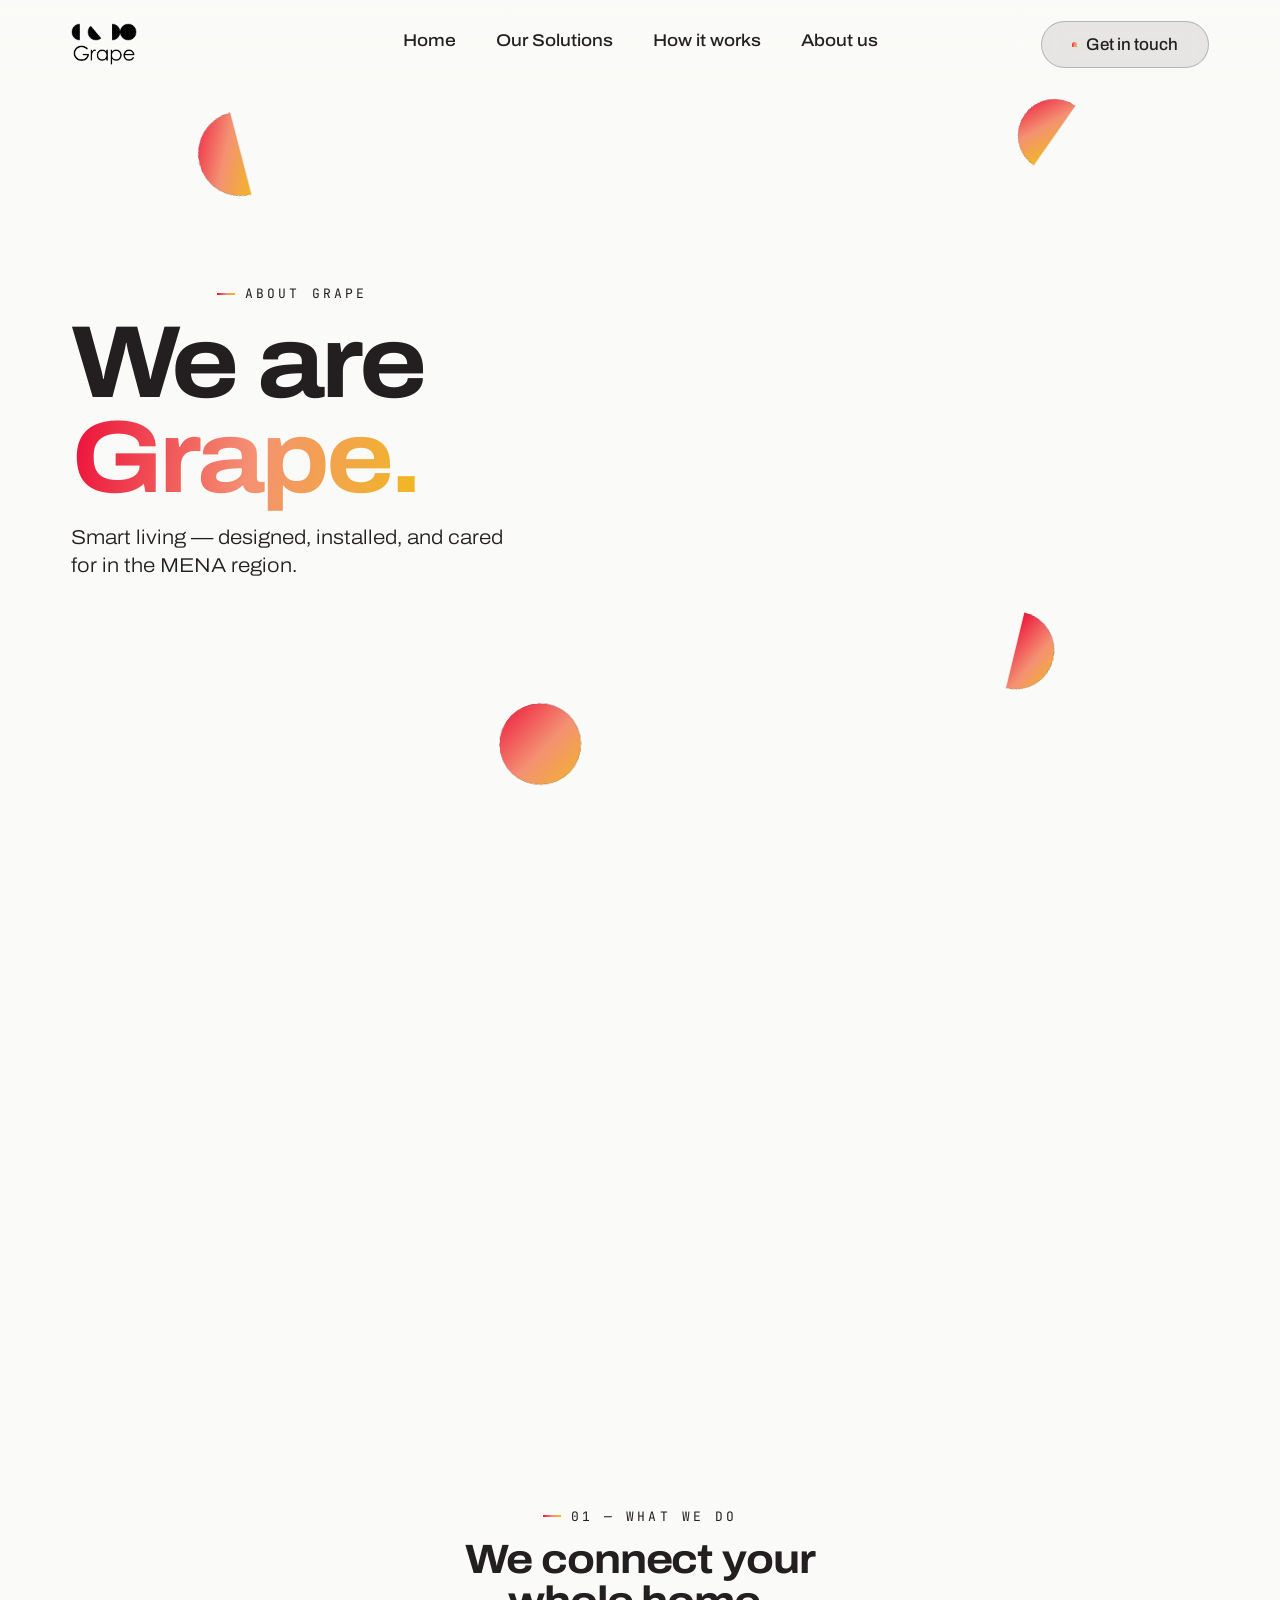
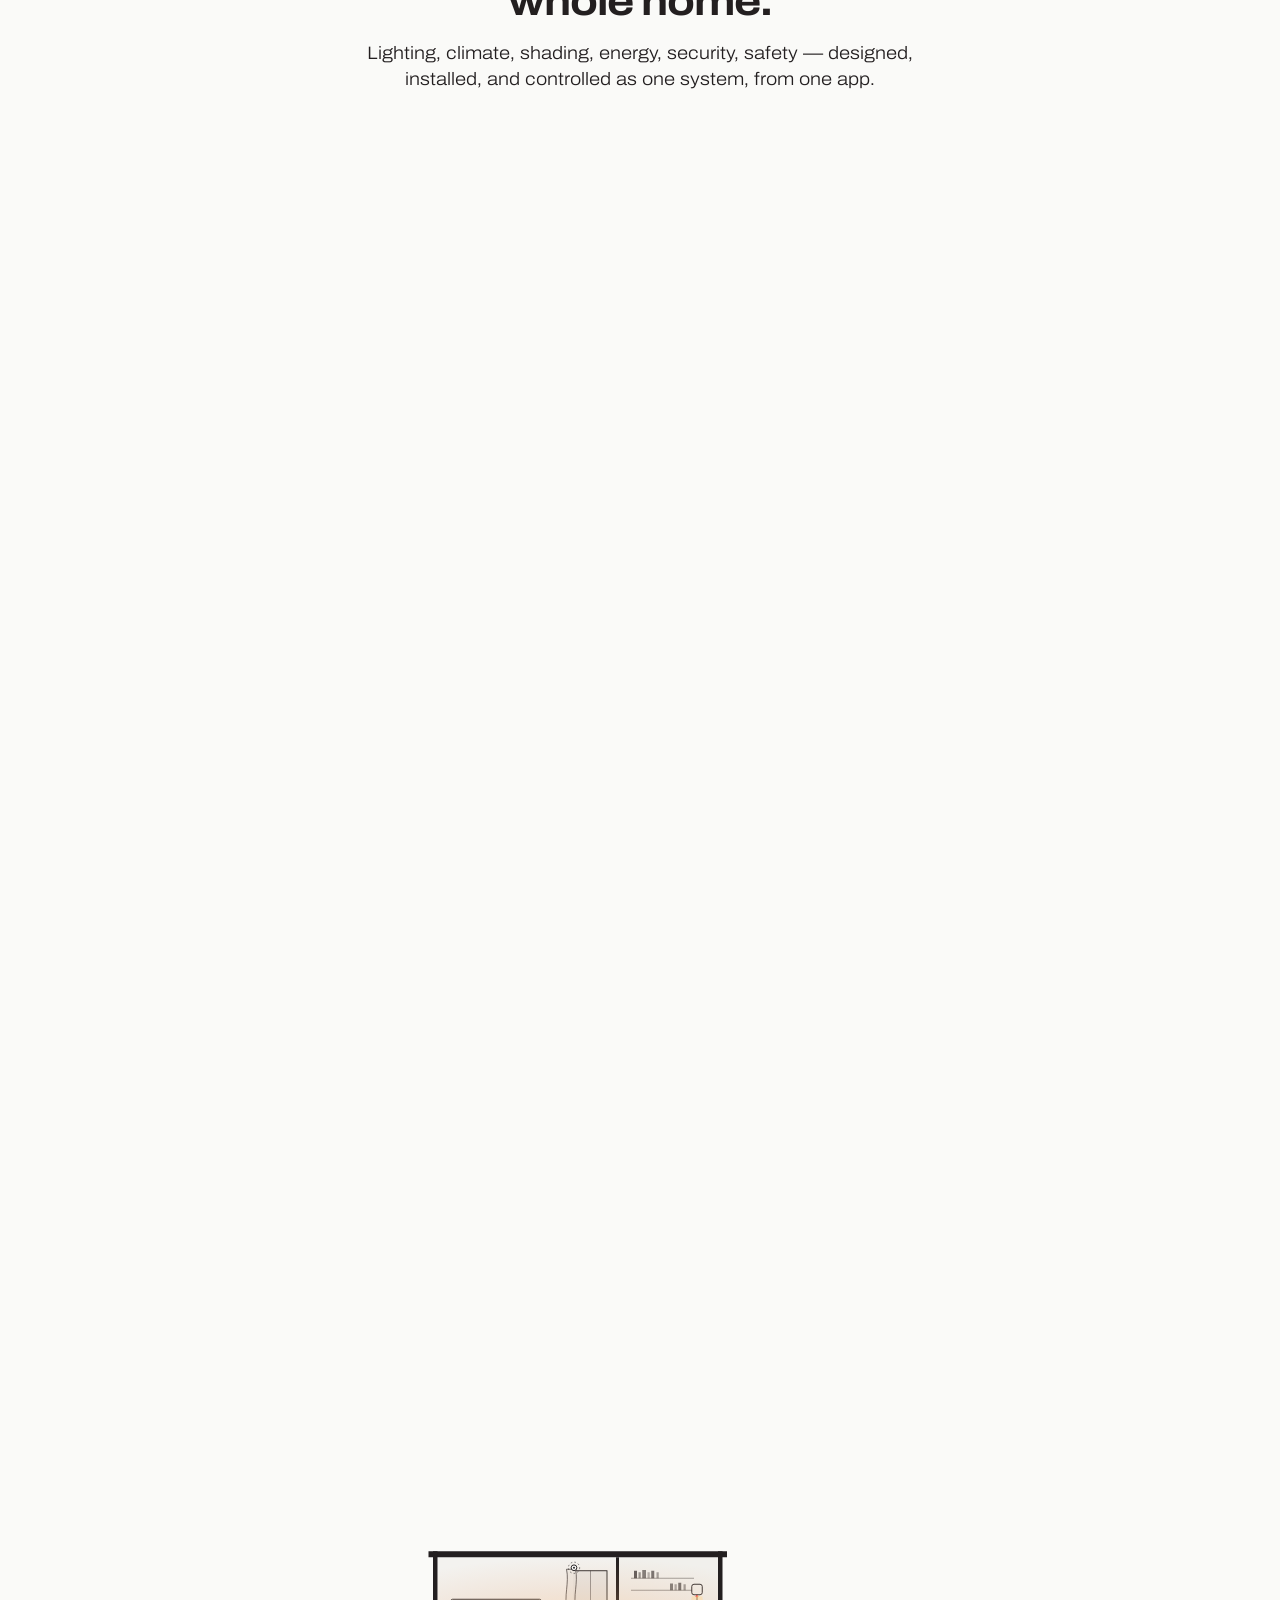
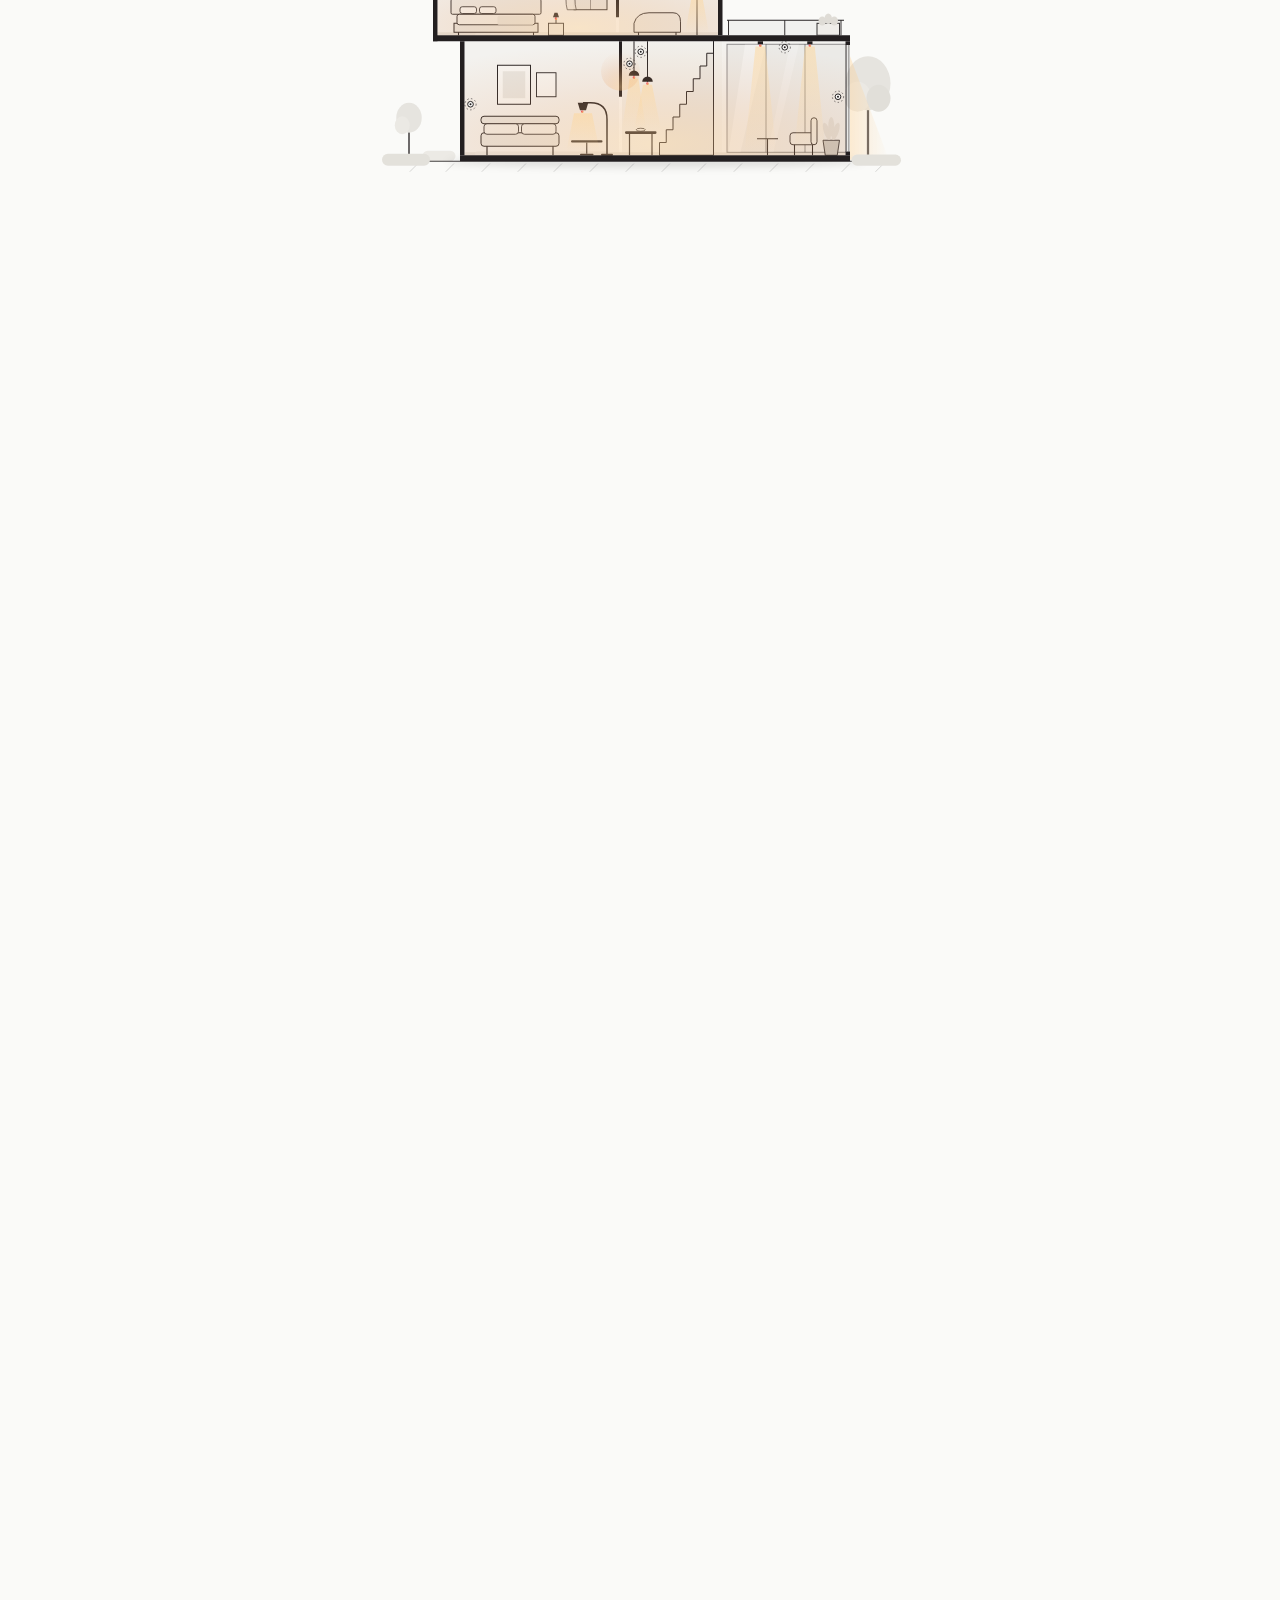
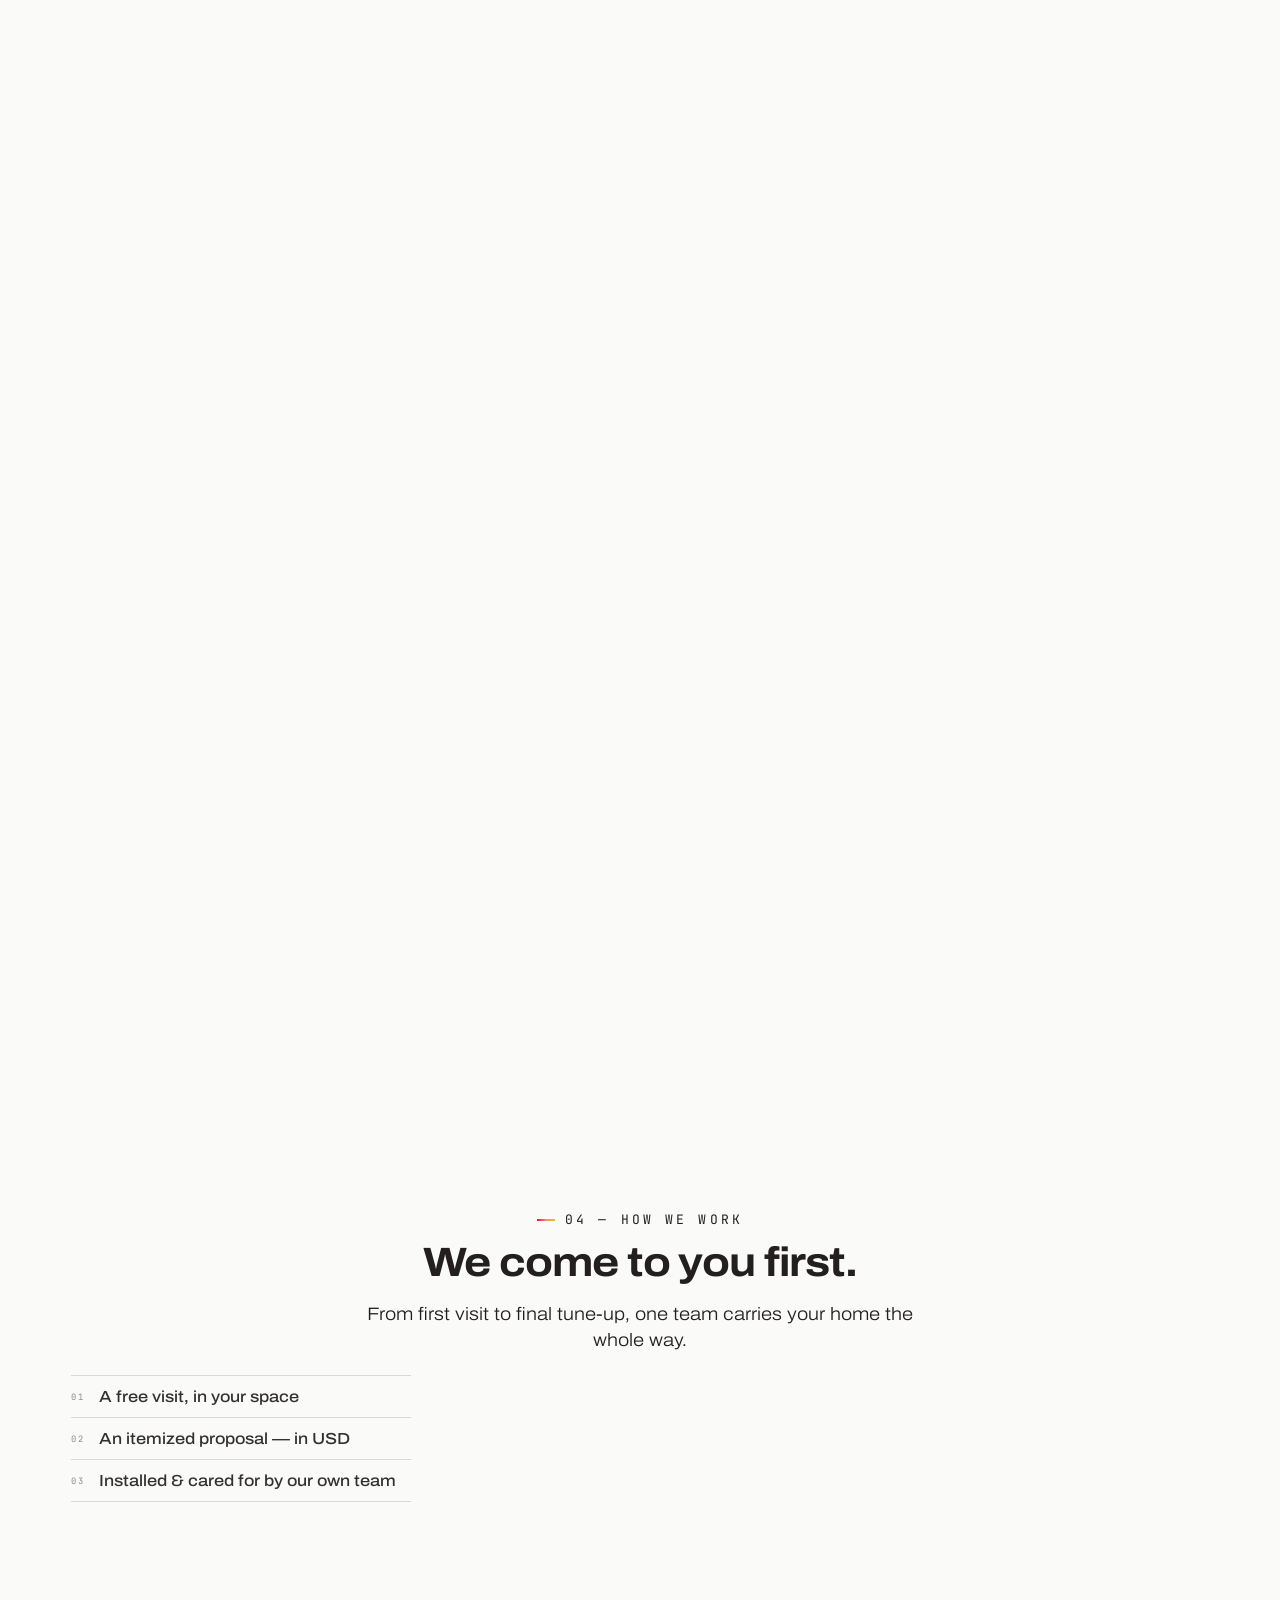
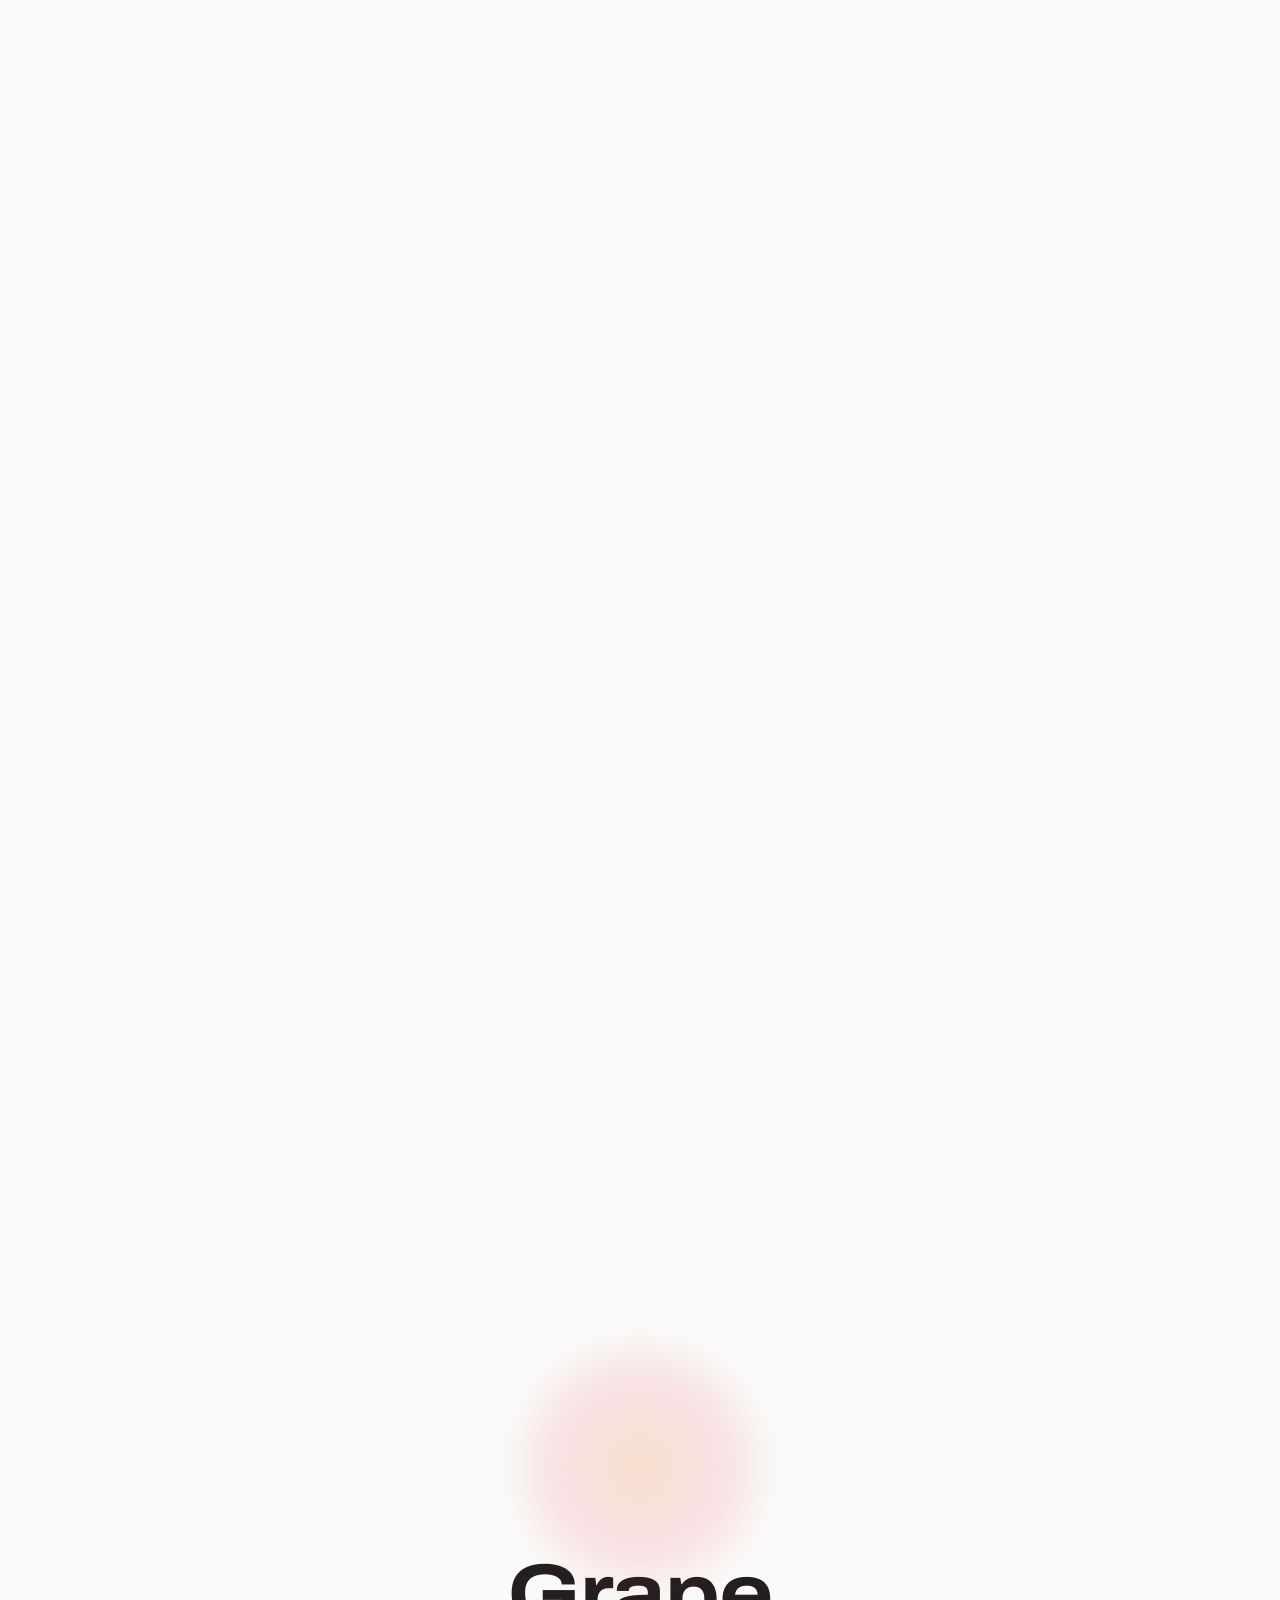
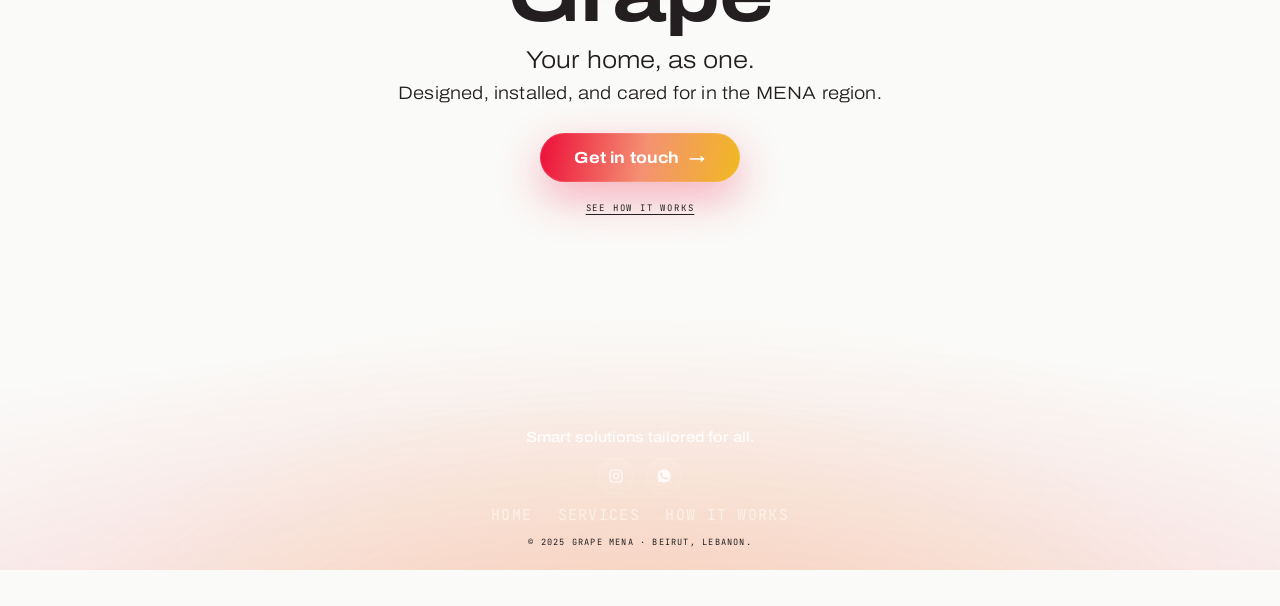
==== commit 1aee9d98: "Add files via upload" ====
--- a/about.html
+++ b/about.html
@@ -1,6 +1,14 @@
 <!DOCTYPE html>
 <html lang="en">
 <head>
+  <!-- Google Tag Manager -->
+  <script>(function(w,d,s,l,i){w[l]=w[l]||[];w[l].push({'gtm.start':
+  new Date().getTime(),event:'gtm.js'});var f=d.getElementsByTagName(s)[0],
+  j=d.createElement(s),dl=l!='dataLayer'?'&l='+l:'';j.async=true;j.src=
+  'https://www.googletagmanager.com/gtm.js?id='+i+dl;f.parentNode.insertBefore(j,f);
+  })(window,document,'script','dataLayer','GTM-5FNWCN79');</script>
+  <!-- End Google Tag Manager -->
+
 <meta charset="utf-8">
 <meta name="viewport" content="width=device-width, initial-scale=1, viewport-fit=cover">
 <title>Grape — About us</title>
@@ -472,8 +480,17 @@
 </style>
 <link rel="stylesheet" href="grape-desktop.css?v=1786039195381">
 <link rel="stylesheet" href="grape-about-desktop.css?v=1786039195381">
+  <script src="grape-events.js" defer></script>
+  <link rel="icon" type="image/png" sizes="32x32" href="assets/favicon-32.png">
+  <link rel="icon" type="image/png" sizes="512x512" href="assets/favicon-512.png">
+  <link rel="apple-touch-icon" sizes="180x180" href="assets/favicon-180.png">
 </head>
 <body>
+  <!-- Google Tag Manager (noscript) -->
+  <noscript><iframe src="https://www.googletagmanager.com/ns.html?id=GTM-5FNWCN79"
+  height="0" width="0" style="display:none;visibility:hidden"></iframe></noscript>
+  <!-- End Google Tag Manager (noscript) -->
+
 <script>if('scrollRestoration' in history){history.scrollRestoration='manual';}addEventListener('load',function(){window.scrollTo(0,0);});</script>
 <template id="__bundler_thumbnail"><svg xmlns="http://www.w3.org/2000/svg" viewBox="0 0 100 100"><defs><linearGradient id="gthumb" x1="0" y1="0" x2="1" y2="1"><stop offset="0" stop-color="#ED173D"/><stop offset=".5" stop-color="#F49173"/><stop offset="1" stop-color="#F1B528"/></linearGradient></defs><rect width="100" height="100" rx="22" fill="url(#gthumb)"/><g fill="#fff"><path d="M45 31 A19 19 0 0 0 45 69 Z"/><circle cx="61" cy="50" r="11"/></g></svg></template>
 
@@ -938,6 +955,8 @@
     const night = smooth(clamp((afterHouse-0.04)/0.5,0,1));
     docEl.style.setProperty('--bg', mix(PAPER,NIGHT,night));
     docEl.style.setProperty('--fg', mix(INK,WHITE,night));
+    /* header inverts to ink while the page is still on paper, back to white once it turns night */
+    docEl.classList.toggle('on-light', night < 0.5);
 
     /* progress hairline */
     progEl.style.width=(p*100).toFixed(2)+'%';
--- a/grape-desktop.css
+++ b/grape-desktop.css
@@ -34,7 +34,8 @@
   /* ---------- Header ---------- */
   .mbar{display:grid;grid-template-columns:1fr auto 1fr;align-items:center;height:88px;padding:0 var(--gutter);left:0;right:0;width:100%;max-width:1280px;margin-inline:auto;transform:none}
   .mbar-logo{grid-column:1;justify-self:start}
-  .mbar .mbar-logo .mbar-logo__mark,.mbar .mbar-logo .mbar-logo__word{height:28px;width:auto}
+  .mbar .mbar-logo .mbar-logo__mark{height:18px;width:auto}
+  .mbar .mbar-logo .mbar-logo__word{height:20px;width:auto}
   .dnav{grid-column:2;justify-self:center;display:flex!important;align-items:center;gap:40px}
   .dnav a{position:relative;font-family:var(--font-grotesk);font-size:var(--dt-body);font-weight:500;color:#fff;text-decoration:none;padding-bottom:8px;white-space:nowrap}
   .dnav a::after{content:"";position:absolute;left:0;right:100%;bottom:0;height:2px;background:var(--grad-warm-x);transition:right .18s ease-out}
@@ -53,7 +54,7 @@
   .msol__title{font-size:var(--dt-section-title);letter-spacing:-.02em;line-height:1.05}
   .msol__lead{font-size:var(--dt-subtitle);line-height:1.35;max-width:none}
   .msol__eyebrow{font-size:var(--dt-label);letter-spacing:.12em}
-  .msol__grid{grid-template-columns:repeat(2,minmax(280px,1fr));gap:32px;align-items:stretch;flex:1 1 auto;min-height:0}
+  .msol__grid{grid-template-columns:repeat(4,minmax(0,1fr));gap:32px;align-items:stretch;flex:1 1 auto;min-height:0}
   .scard{min-height:0}
   .scard__media{aspect-ratio:auto;flex:0 0 auto;height:52%;min-height:110px}
   .scard__body{flex:1 1 auto;min-height:0;justify-content:flex-start}
@@ -91,6 +92,17 @@
   .msol__grid{grid-template-columns:repeat(4,minmax(0,1fr))}
 }
 
+/* ---------- 1024–1279: the 1440 layout, proportionally scaled (no reflow) ---------- */
+@media (min-width:1024px) and (max-width:1279.98px){
+  :root{--gutter:52px;--dt-rhythm:150px;--container-max:920px}
+  .mbar{max-width:920px}
+  .msol__grid{gap:20px}
+  .scard__media{height:46%;min-height:92px}
+  .scard__body{padding:15px 16px 17px}
+  .scard__title{font-size:1.02rem;letter-spacing:-.01em}
+  .scard__sentence{font-size:14px;line-height:1.42;margin-top:6px}
+}
+
 /* ---------- 1280–1439: the 1440 layout, proportionally scaled (no reflow) ---------- */
 @media (min-width:1280px) and (max-width:1439.98px){
   :root{--gutter:71px;--dt-rhythm:178px;--container-max:1138px}
@@ -156,8 +168,11 @@
   .hcard__t{font-size:1.05rem}
   .hcard__d{font-size:.84rem;line-height:1.4;margin-top:5px}
 
+  /* dashboard laid out once at its design size, then scaled to the frame */
+  .hphone__scr{--hpz:.72;inset:auto;left:5px;top:5px;width:172px;height:354px;transform-origin:top left;transform:scale(var(--hpz,1))}
+
   /* phone hub — scaled whole so the dashboard scales with it */
-  .hphone{width:calc(var(--dh,432px) * .366);transform:translate(-50%,-50%) scale(1.16) translate3d(calc(var(--px,0) * 1px),calc(var(--py,0) * 1px),0);transition:transform .5s cubic-bezier(.16,1,.3,1)}
+  .hphone{overflow:hidden;width:calc(var(--dh,432px) * .366);transform:translate(-50%,-50%) scale(1.16) translate3d(calc(var(--px,0) * 1px),calc(var(--py,0) * 1px),0);transition:transform .5s cubic-bezier(.16,1,.3,1)}
 
   /* ---------- How it works — four steps across ---------- */
   .mc{height:100svh;min-height:700px;padding:calc(88px + 40px) 0 28px;display:flex;flex-direction:column;overflow:hidden}
@@ -225,8 +240,21 @@
 
 @media (min-width:1280px){
   .cj{gap:28px}
+}
+
+@media (min-width:1024px){
   .cj__step:not(:last-child) .cj__rail::before,
   .cj__step:not(:last-child) .cj__rail::after{right:calc(-50% - 2px)}
+}
+
+@media (min-width:1024px) and (max-width:1279.98px){
+  .cj{gap:18px}
+  .cj__card{padding:clamp(48px,7.4vh,74px) 18px clamp(18px,2.4vh,26px);gap:clamp(10px,1.6vh,16px)}
+  .cj__icon{width:64px;height:64px;border-radius:19px}
+  .cj__icon svg{width:32px;height:32px}
+  .cj__title{font-size:1.15rem;max-width:13ch}
+  .cj__desc{font-size:14px;line-height:1.45;max-width:26ch}
+  .cj__visit{font-size:.58rem;padding:6px 11px}
 }
 
 @media (min-width:1280px) and (max-width:1439.98px){
@@ -398,10 +426,10 @@
 /* ---- One header across every page on desktop ---- */
 @media (min-width:1024px){
   .mbar{display:grid;grid-template-columns:1fr auto 1fr;align-items:center;height:88px;padding:0 var(--gutter);left:0;right:0;width:100%;max-width:1280px;margin-inline:auto;transform:none;gap:0;justify-content:initial}
-  .mbar .mbar-logo{grid-column:1;justify-self:start;display:inline-flex;flex-direction:row;align-items:center;gap:10px}
+  .mbar .mbar-logo{grid-column:1;justify-self:start;display:inline-flex;flex-direction:column;align-items:center;gap:4px}
   .mbar .mbar-logo img{filter:brightness(0) invert(1)}
-  .mbar .mbar-logo .mbar-logo__mark{height:26px;width:auto}
-  .mbar .mbar-logo .mbar-logo__word{height:22px;width:auto}
+  .mbar .mbar-logo .mbar-logo__mark{height:18px;width:auto}
+  .mbar .mbar-logo .mbar-logo__word{height:20px;width:auto}
   .mbar .dnav{grid-column:2;justify-self:center}
   .mbar .mbar__pills{grid-column:3;justify-self:end;display:flex;align-items:center;gap:0}
   .mbar .mbar-cta{font-family:var(--font-grotesk);font-size:var(--dt-body);font-weight:500;letter-spacing:0;text-transform:none;color:#fff;border:1px solid rgba(255,255,255,.35);background:transparent;padding:13px 30px;border-radius:999px;cursor:pointer;display:inline-flex;align-items:center;gap:9px;text-decoration:none;transition:border-color .2s,background .2s}
--- a/grape-about-desktop.css
+++ b/grape-about-desktop.css
@@ -17,4 +17,15 @@
   .land__cta{font-size:1rem;padding:16px 34px}
   .land__footer{max-width:1280px;margin-inline:auto;padding-left:80px;padding-right:80px}
   .land__nav a{font-size:15px}
+
+  /* header on the light opening: ink text/logo, paper scrim — flips back to
+     white once the page sinks to night (html.on-light is set by the timeline) */
+  .mbar__scrim,.mbar .mbar-logo img,.mbar-cta{transition:background .45s linear,color .45s linear,border-color .45s linear}
+  html.on-light .mbar__scrim{display:block;background:linear-gradient(180deg,rgba(250,250,248,.94) 0%,rgba(250,250,248,.66) 58%,rgba(250,250,248,0) 100%)}
+  html.on-light .mbar.condensed .mbar__scrim{display:block;background:linear-gradient(180deg,rgba(250,250,248,.98) 0%,rgba(250,250,248,.82) 62%,rgba(250,250,248,.14) 100%)}
+  html.on-light .mbar .mbar-logo img{filter:brightness(0) invert(0)}
+  html.on-light .dnav a{color:#231F20}
+  html.on-light .mbar-cta{color:#231F20;border-color:rgba(35,31,32,.24);background:rgba(35,31,32,.05);text-shadow:none}
+  html.on-light .mbar-cta--book{background:rgba(35,31,32,.09)}
+  html.on-light .mbar .mbar-cta:hover{color:#231F20;background:rgba(35,31,32,.14);border:1px solid rgba(35,31,32,.4)}
 }
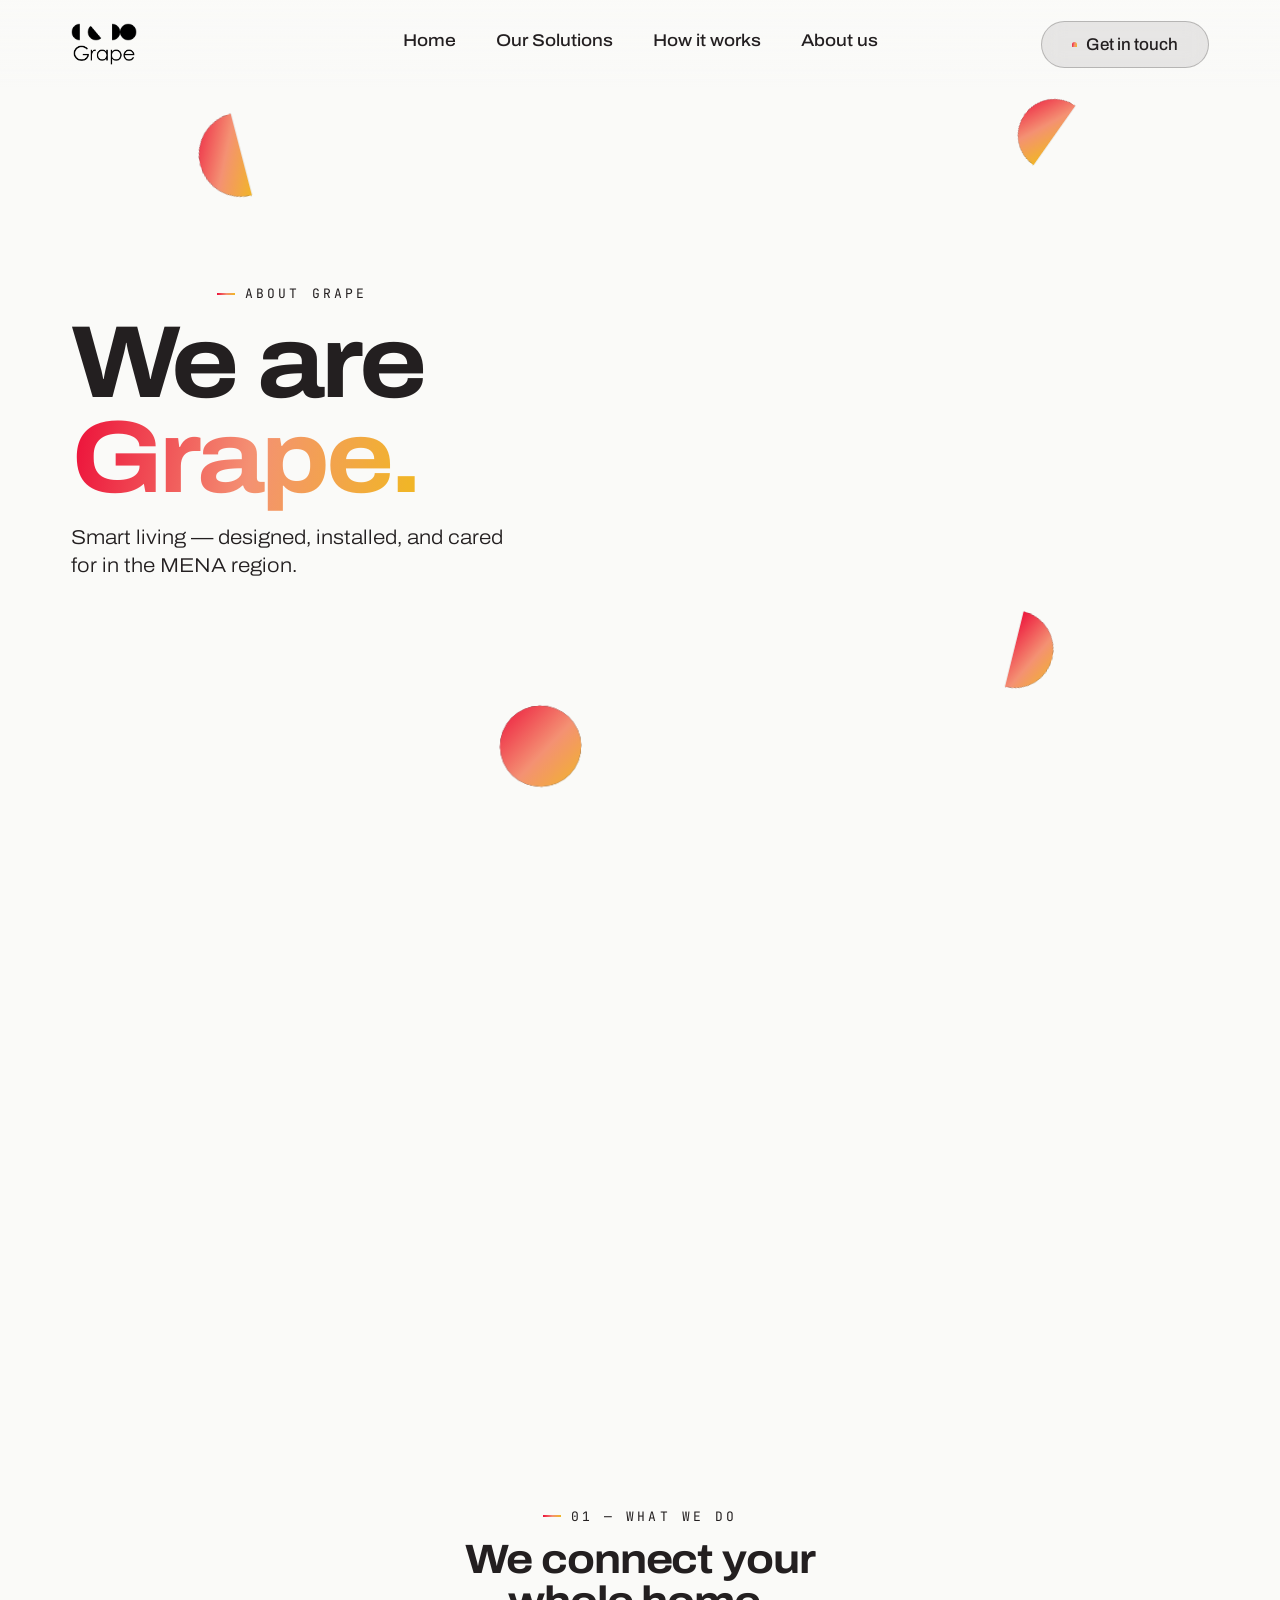
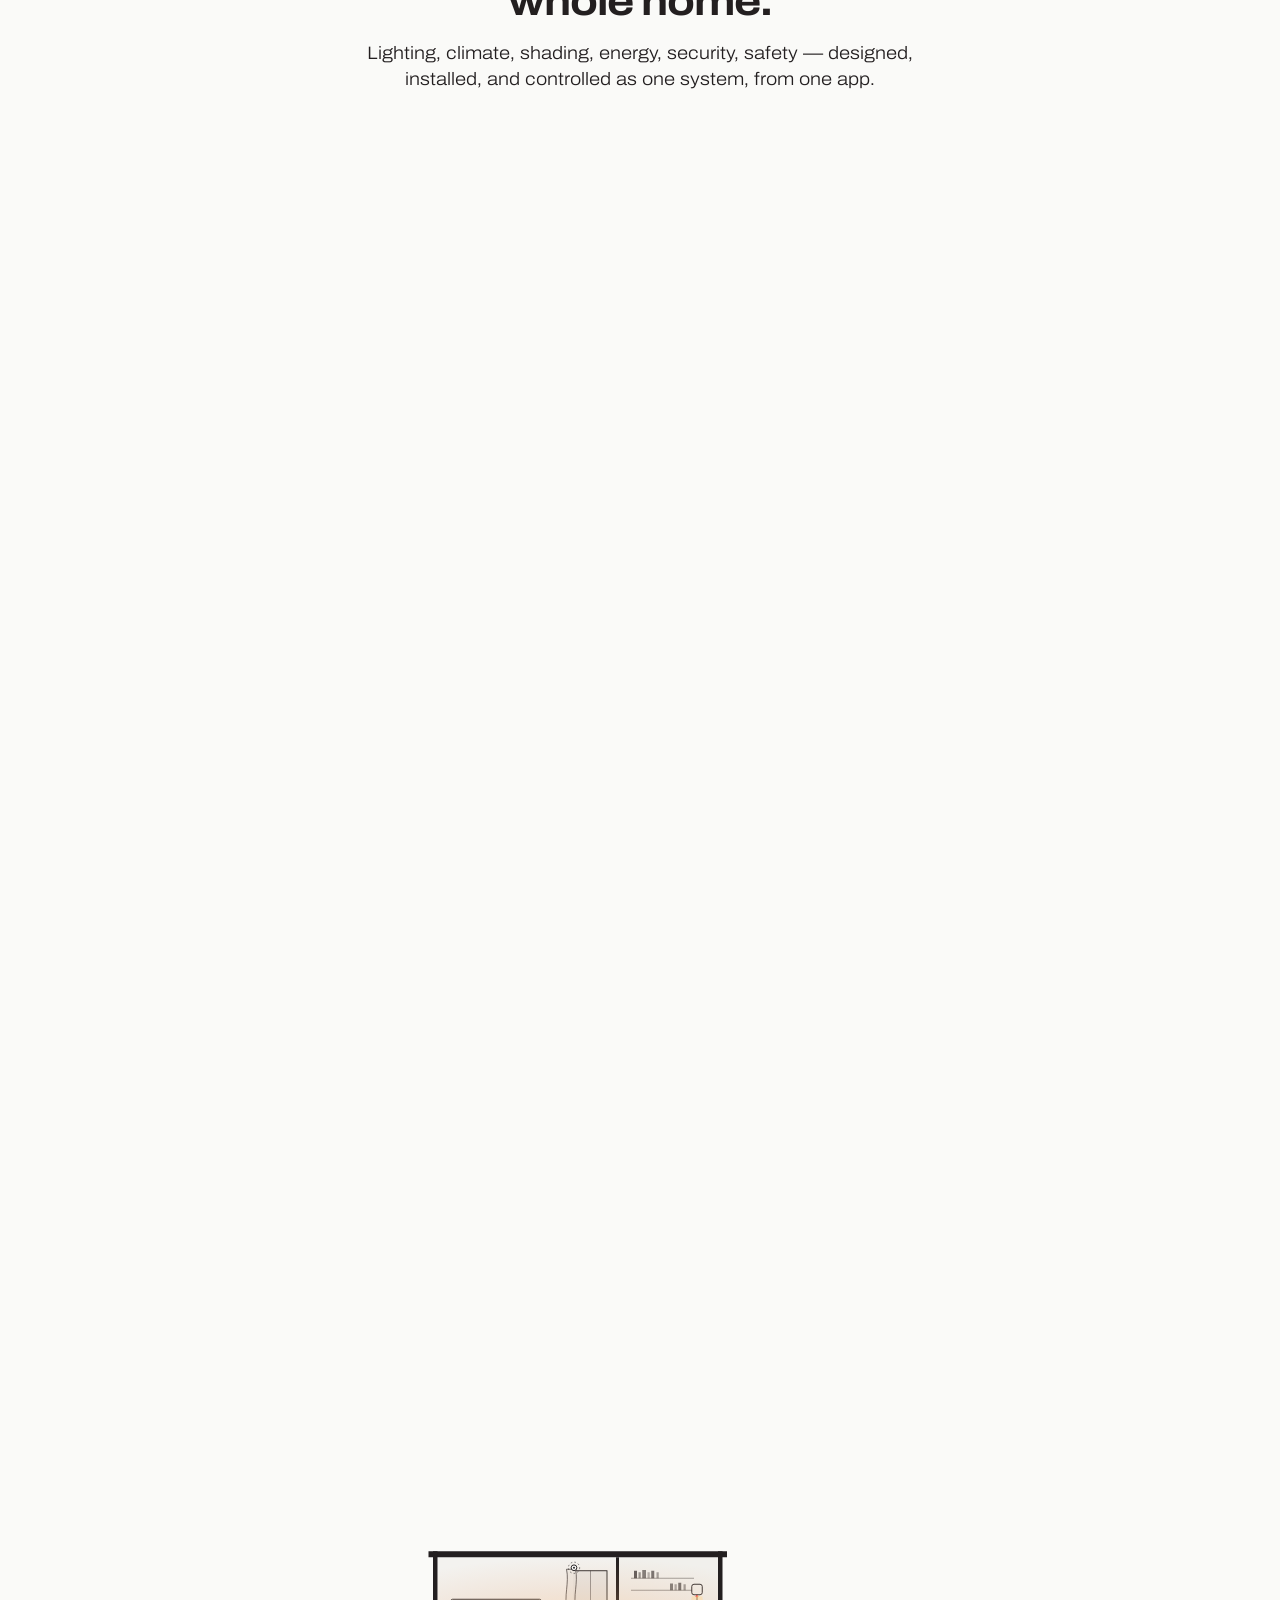
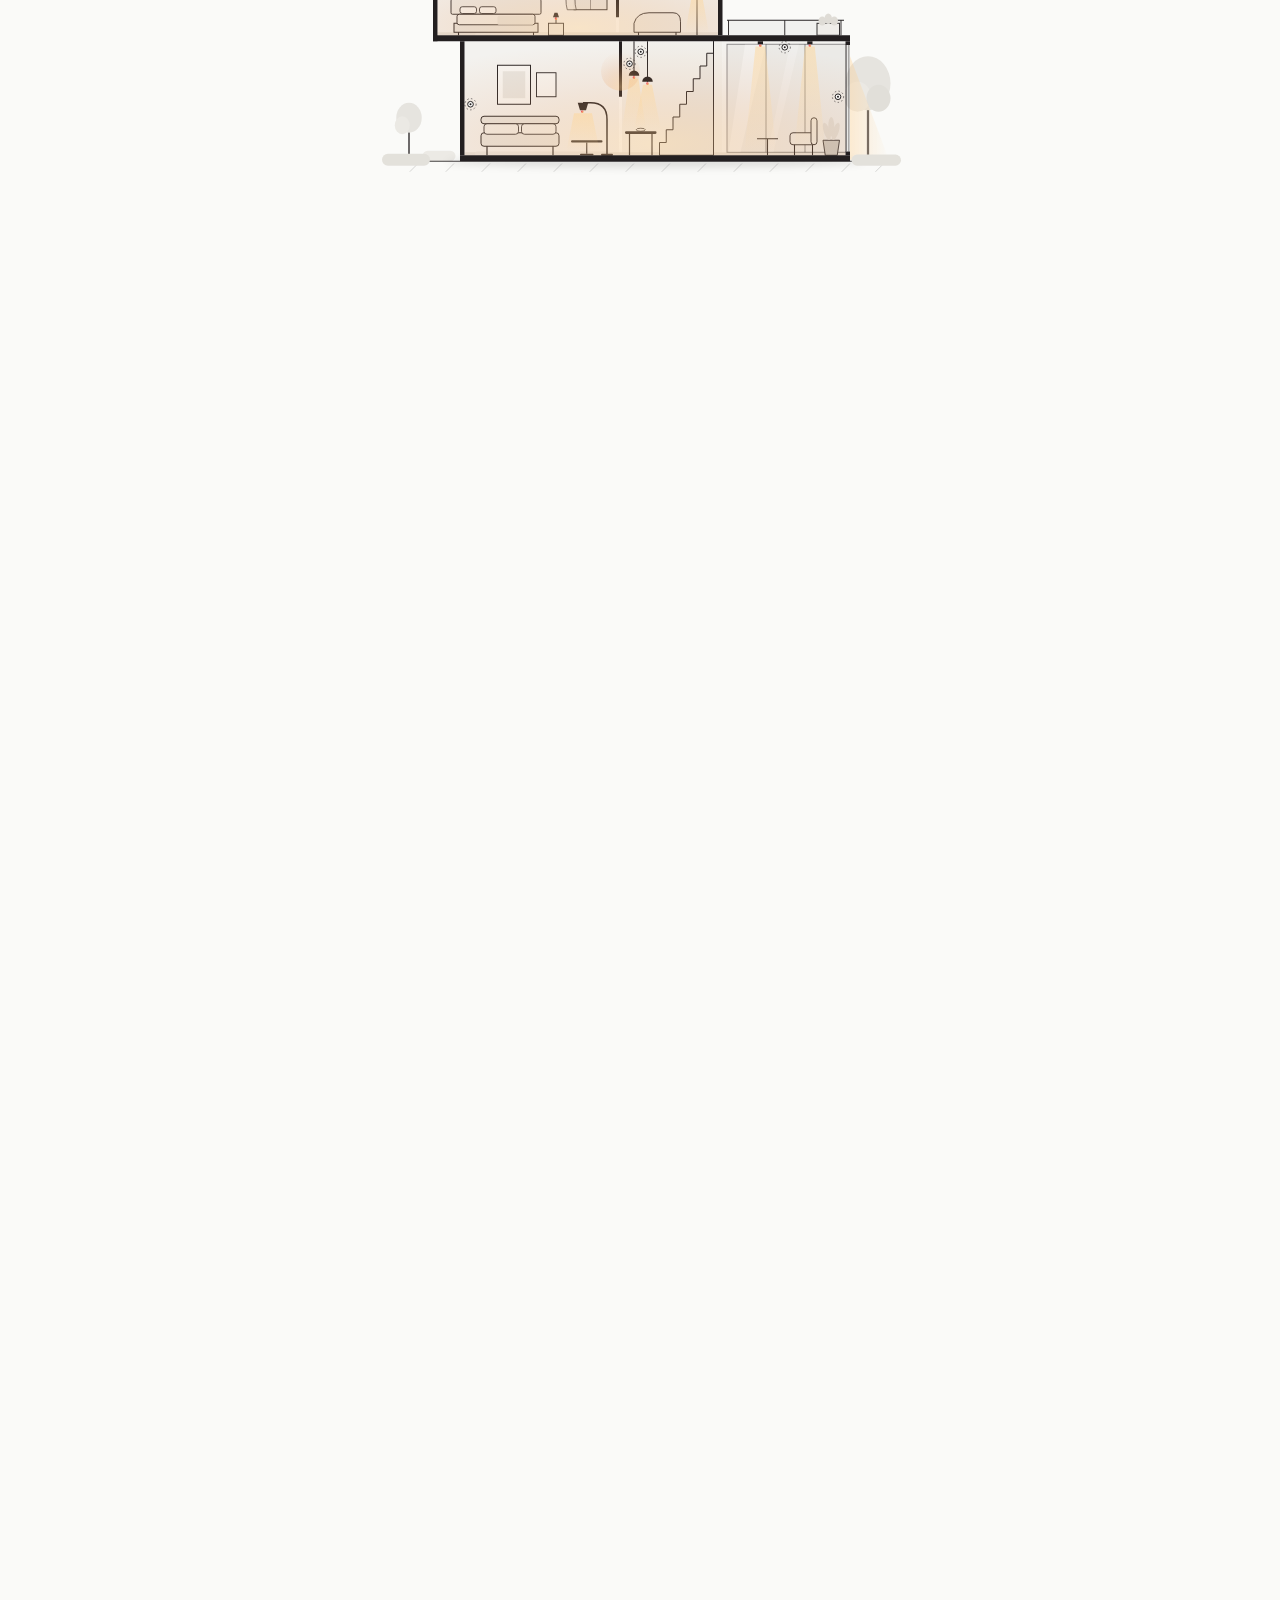
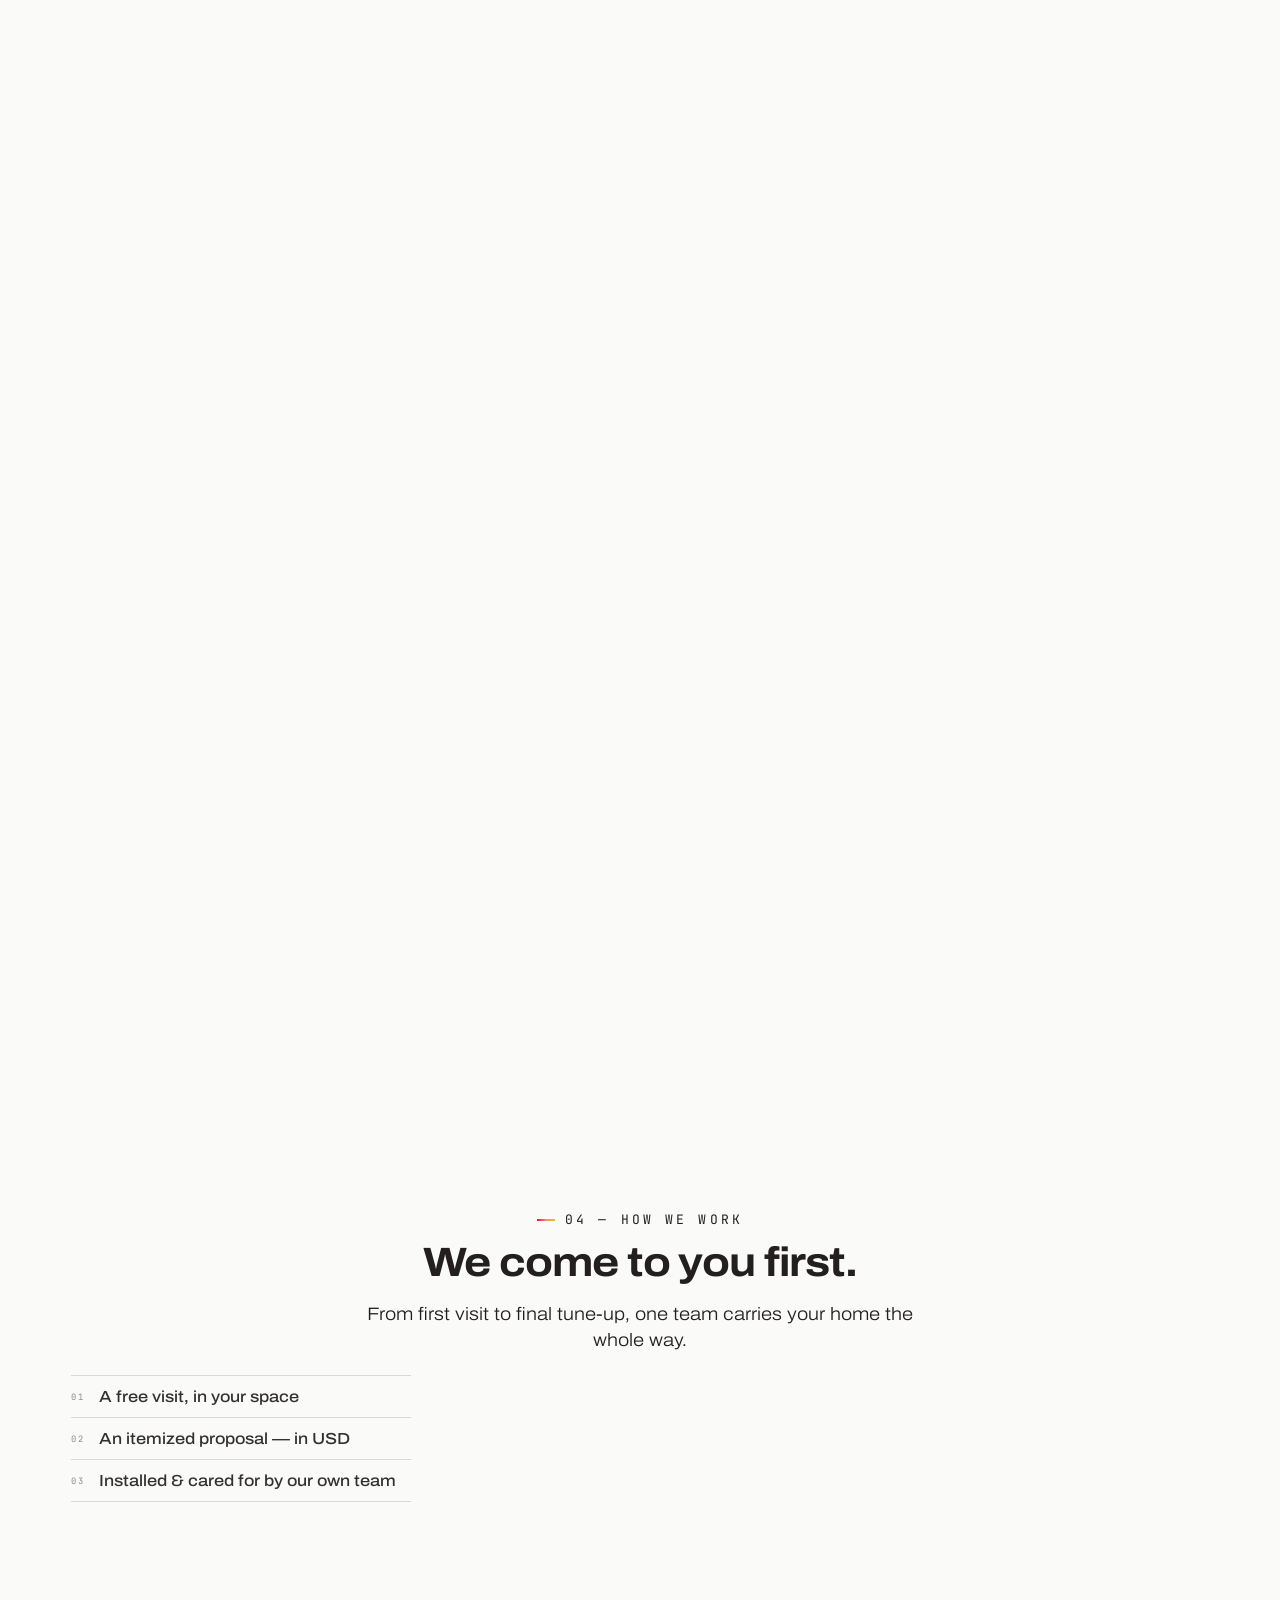
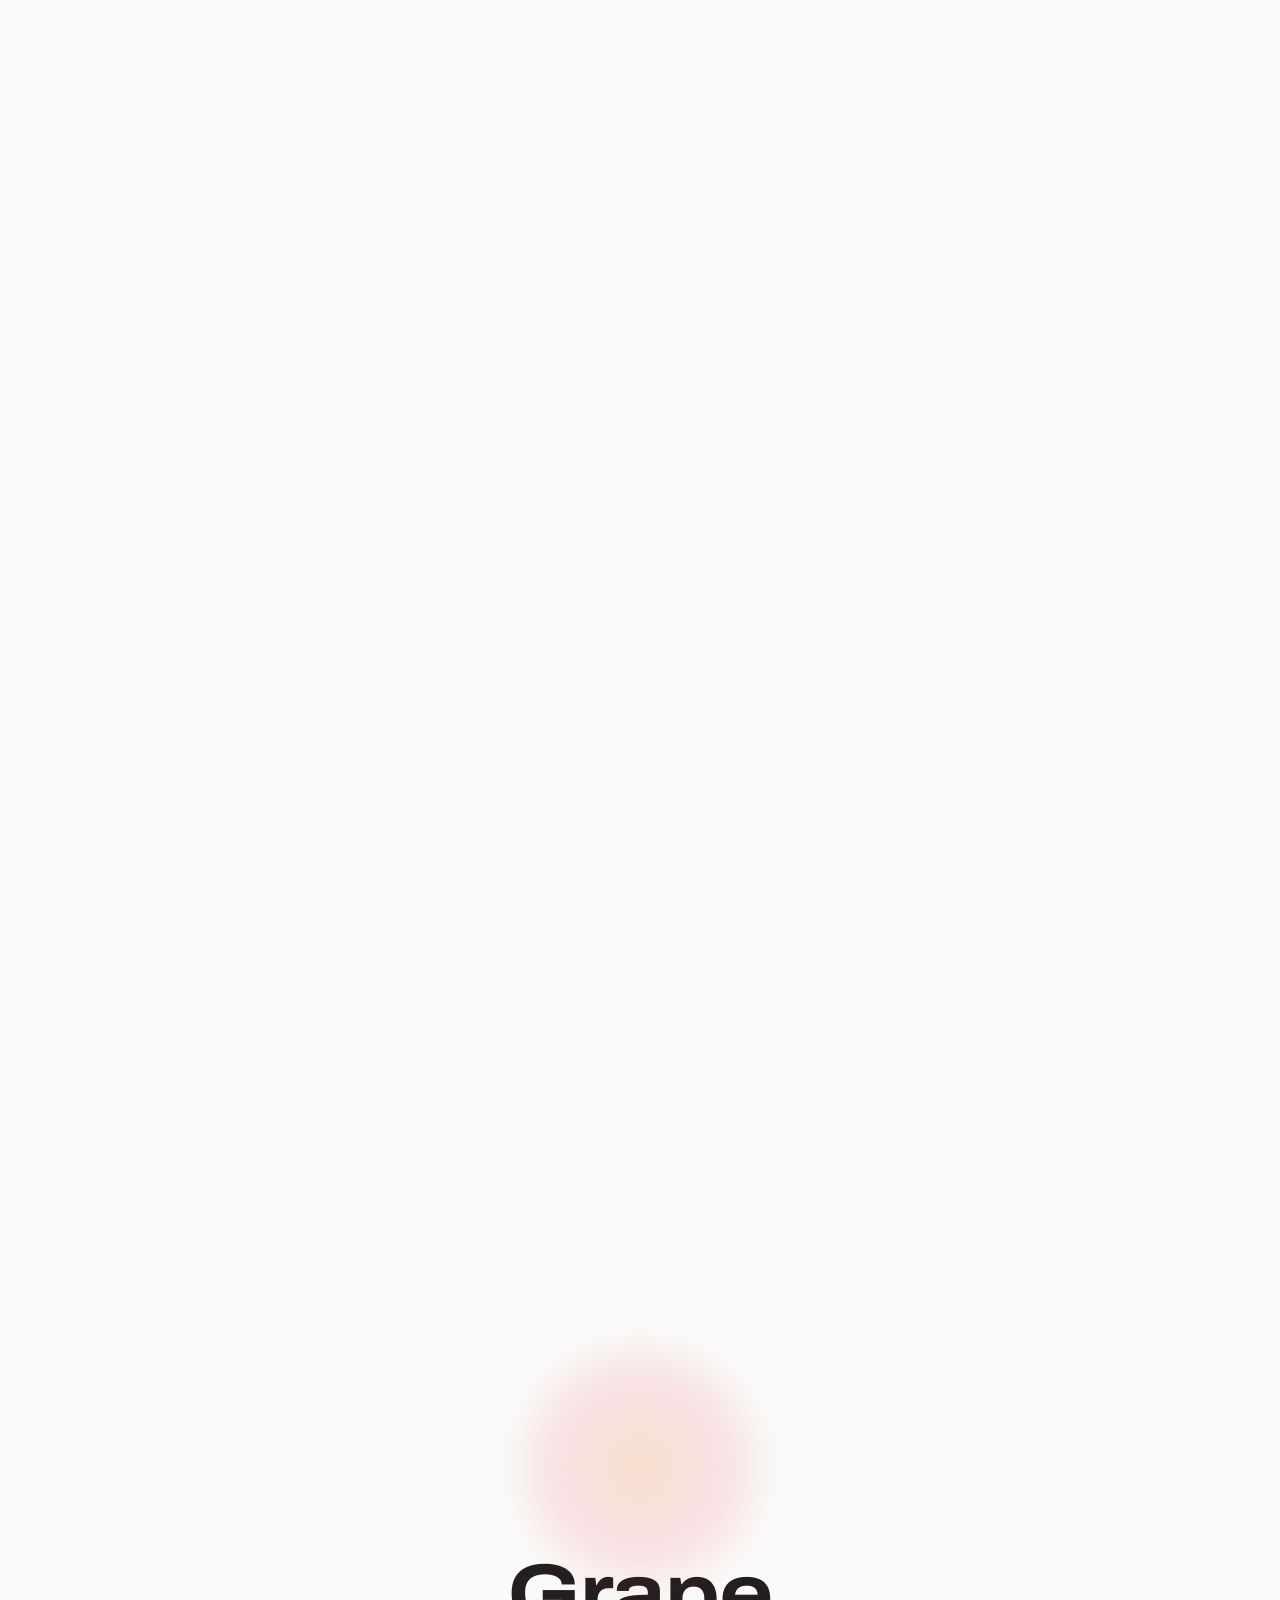
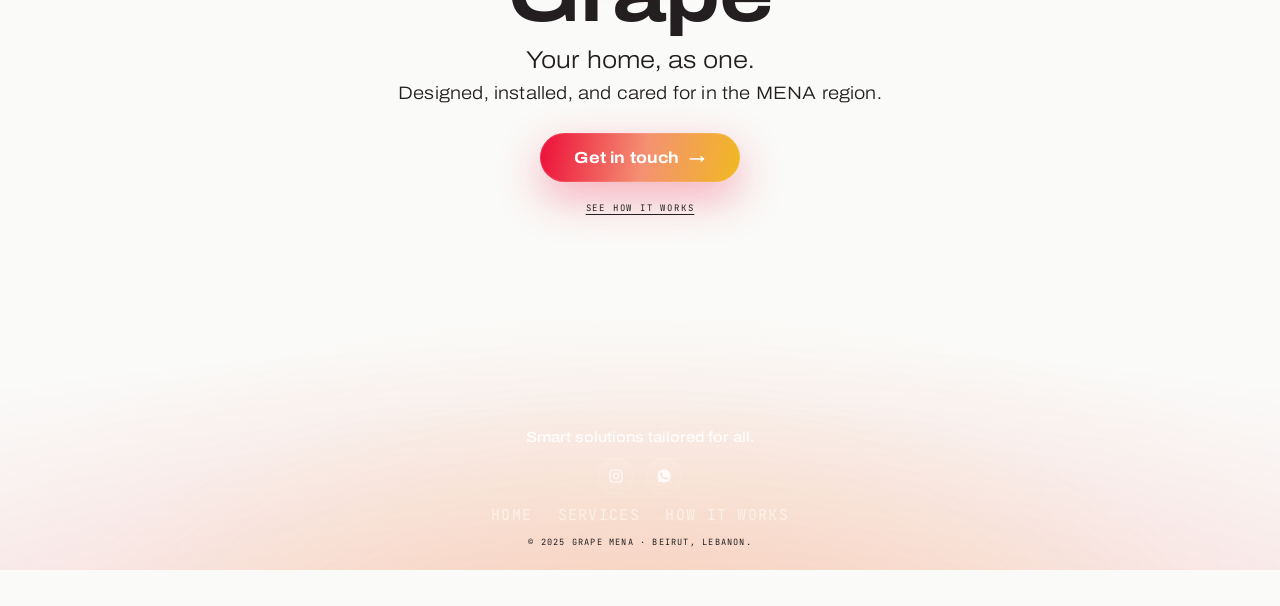
==== commit fbb69f87: "Add files via upload" ====
--- a/about.html
+++ b/about.html
@@ -478,9 +478,9 @@
 @media (prefers-reduced-motion:reduce){ .sheet__backdrop,.sheet__panel{ transition:none; } }
 
 </style>
-<link rel="stylesheet" href="grape-desktop.css?v=1786039195381">
-<link rel="stylesheet" href="grape-about-desktop.css?v=1786039195381">
-  <script src="grape-events.js" defer></script>
+<link rel="stylesheet" href="grape-desktop.css?v=1788196750149">
+<link rel="stylesheet" href="grape-about-desktop.css?v=1788196750149">
+  <script src="grape-events.js?v=1788196750149" defer></script>
   <link rel="icon" type="image/png" sizes="32x32" href="assets/favicon-32.png">
   <link rel="icon" type="image/png" sizes="512x512" href="assets/favicon-512.png">
   <link rel="apple-touch-icon" sizes="180x180" href="assets/favicon-180.png">
--- a/grape-desktop.css
+++ b/grape-desktop.css
@@ -56,8 +56,10 @@
   .msol__eyebrow{font-size:var(--dt-label);letter-spacing:.12em}
   .msol__grid{grid-template-columns:repeat(4,minmax(0,1fr));gap:32px;align-items:stretch;flex:1 1 auto;min-height:0}
   .scard{min-height:0}
-  .scard__media{aspect-ratio:auto;flex:0 0 auto;height:52%;min-height:110px}
-  .scard__body{flex:1 1 auto;min-height:0;justify-content:flex-start}
+  .scard__media{aspect-ratio:auto;flex:0 1 auto;height:44%;min-height:88px}
+  .scard__body{flex:1 1 auto;min-height:0;justify-content:flex-start;overflow:visible}
+  .scard__sentence{display:block;-webkit-line-clamp:none;overflow:visible;flex:0 0 auto}
+  .scard__title{flex:0 0 auto}
   .msol__cta{margin-top:clamp(16px,2.4vh,28px);flex:0 0 auto}
   .msol__cue{margin-top:clamp(10px,1.6vh,20px);padding-bottom:0;flex:0 0 auto}
   .msol__inner{max-width:var(--container-max);margin-left:auto;margin-right:auto;padding-left:var(--gutter);padding-right:var(--gutter)}
@@ -97,7 +99,7 @@
   :root{--gutter:52px;--dt-rhythm:150px;--container-max:920px}
   .mbar{max-width:920px}
   .msol__grid{gap:20px}
-  .scard__media{height:46%;min-height:92px}
+  .scard__media{height:40%;min-height:78px}
   .scard__body{padding:15px 16px 17px}
   .scard__title{font-size:1.02rem;letter-spacing:-.01em}
   .scard__sentence{font-size:14px;line-height:1.42;margin-top:6px}
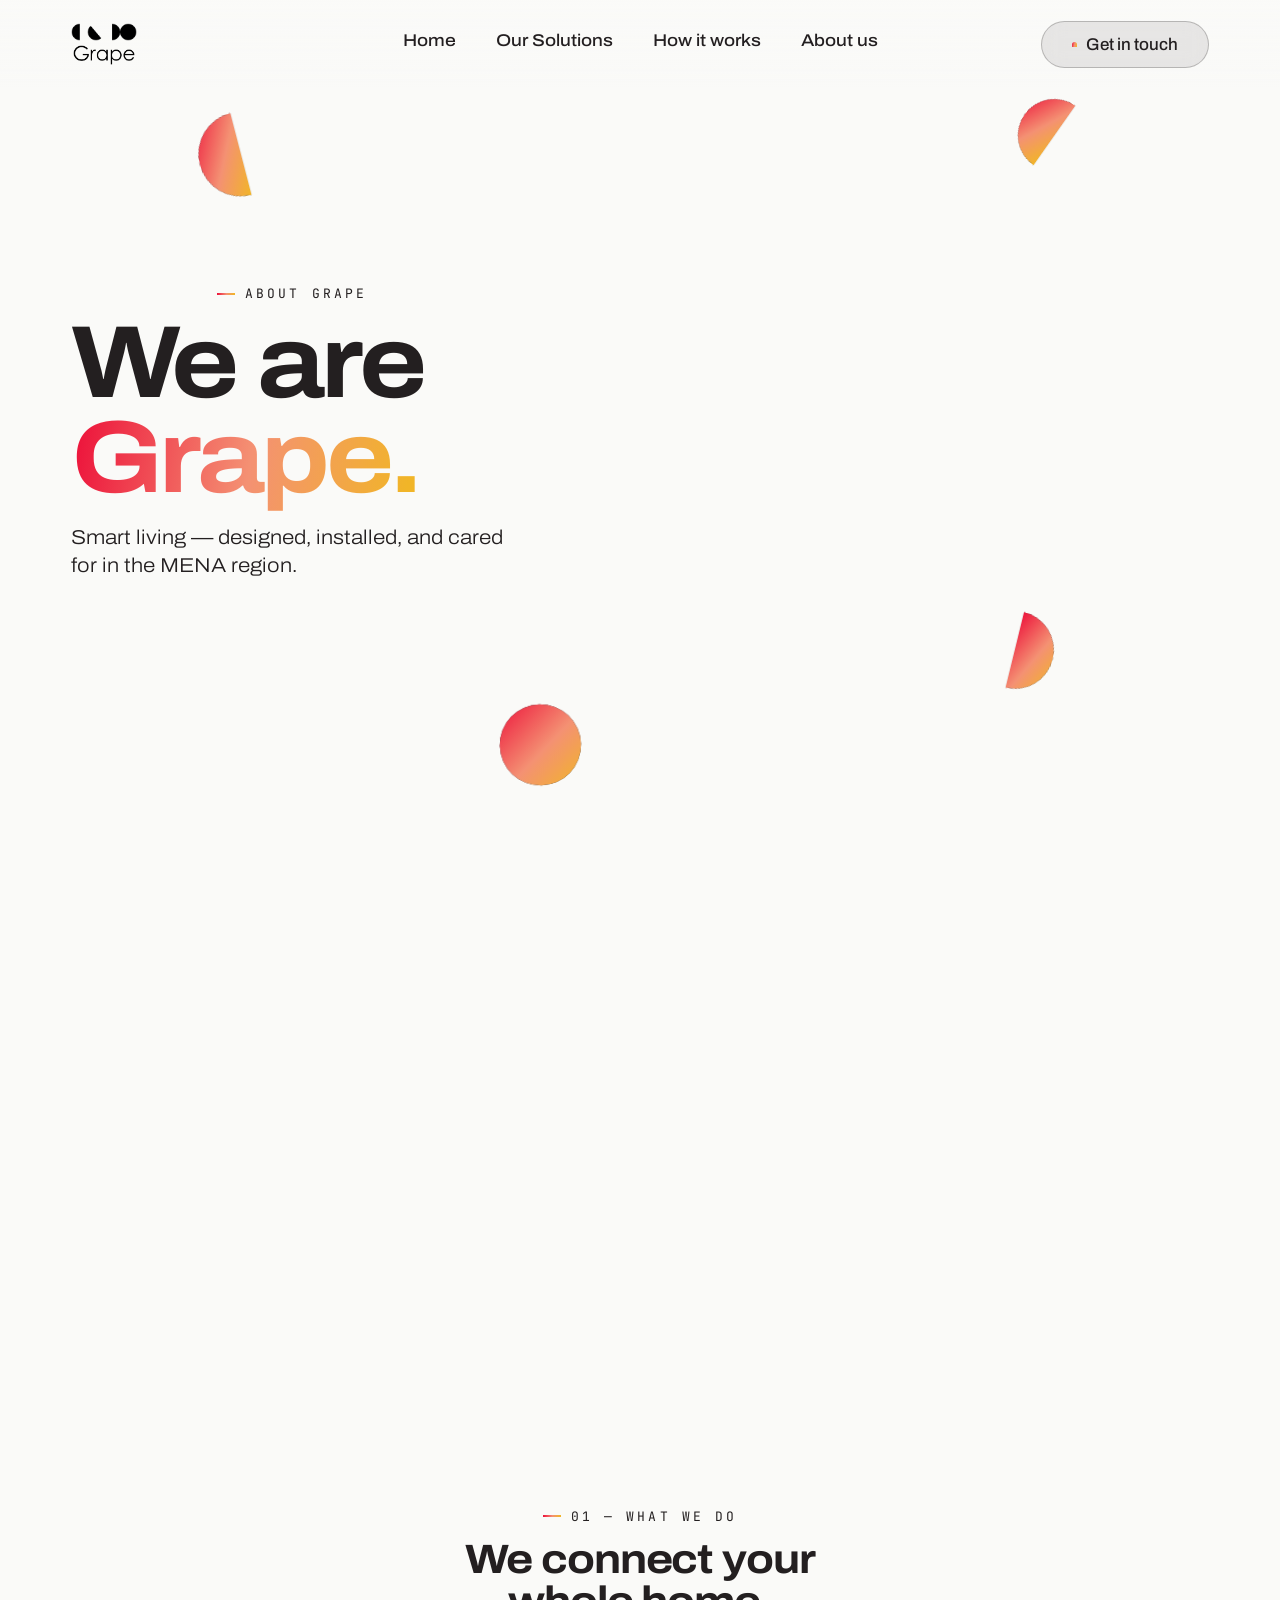
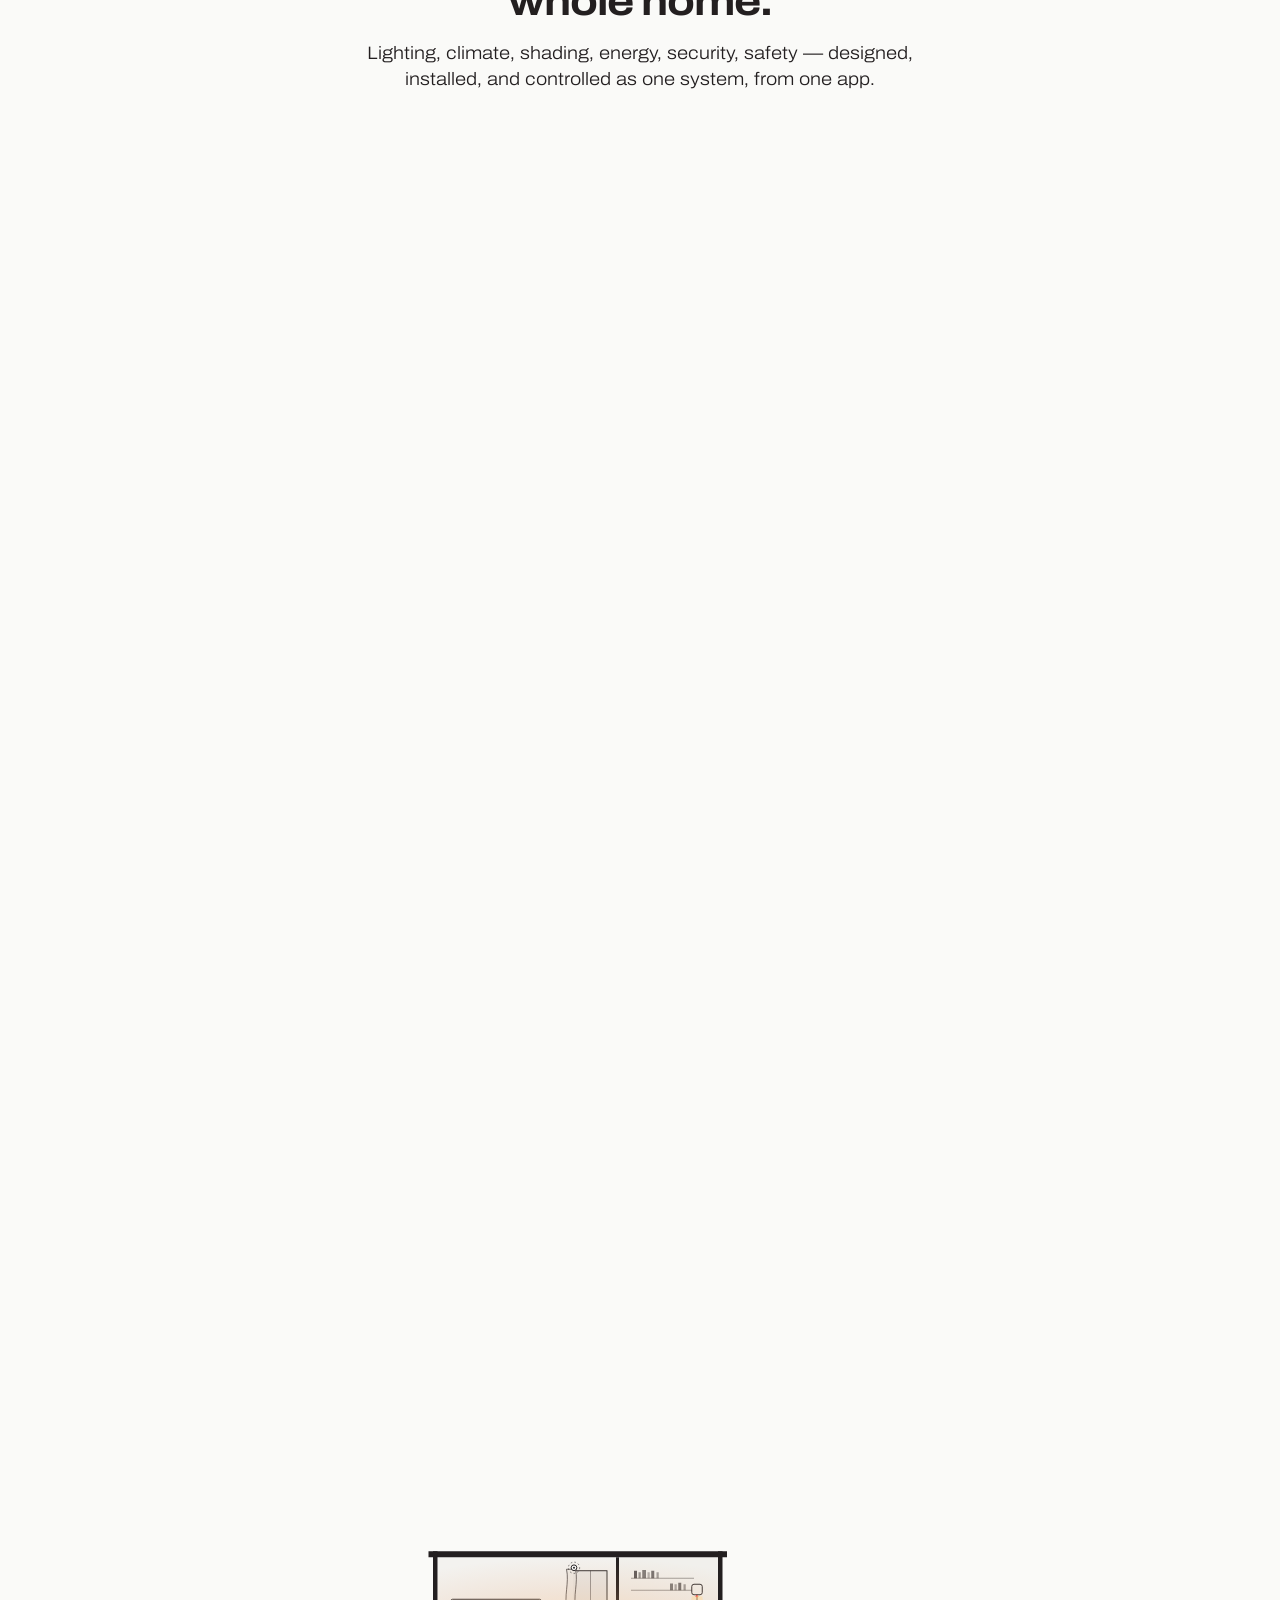
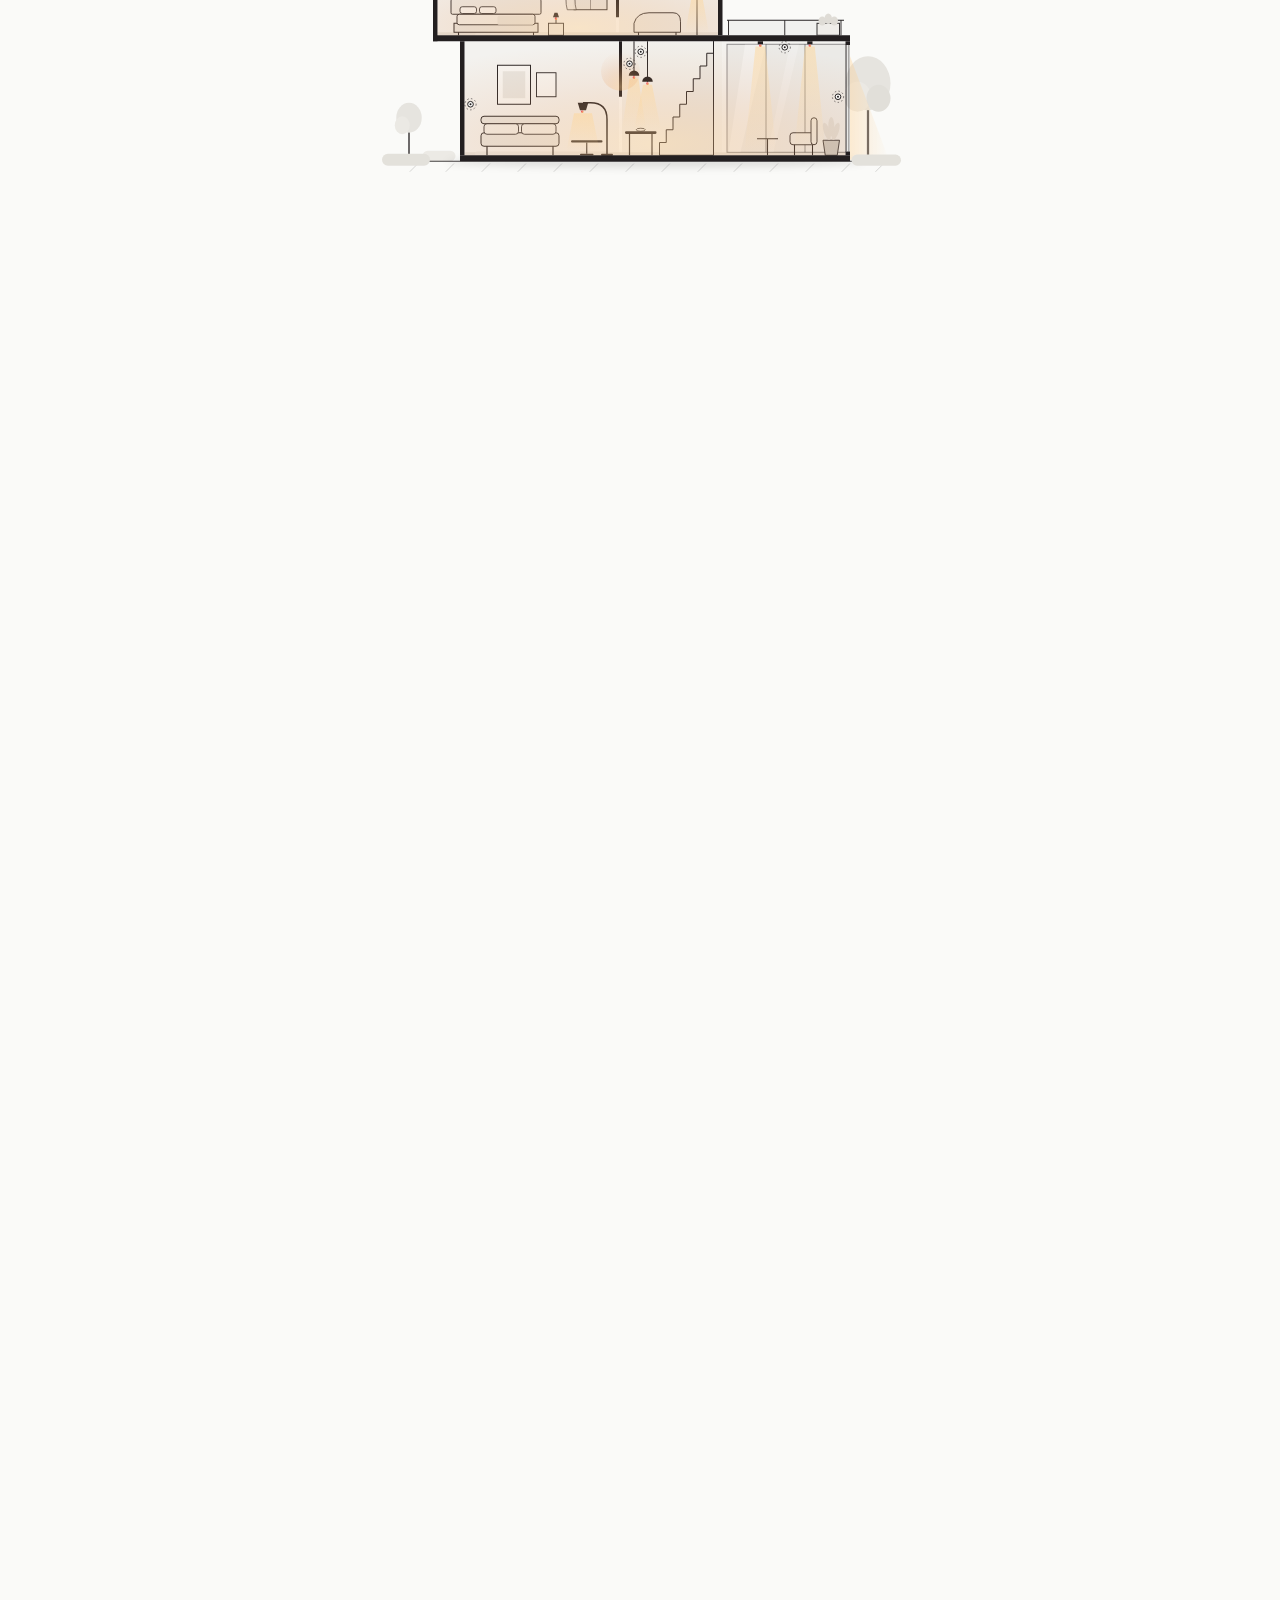
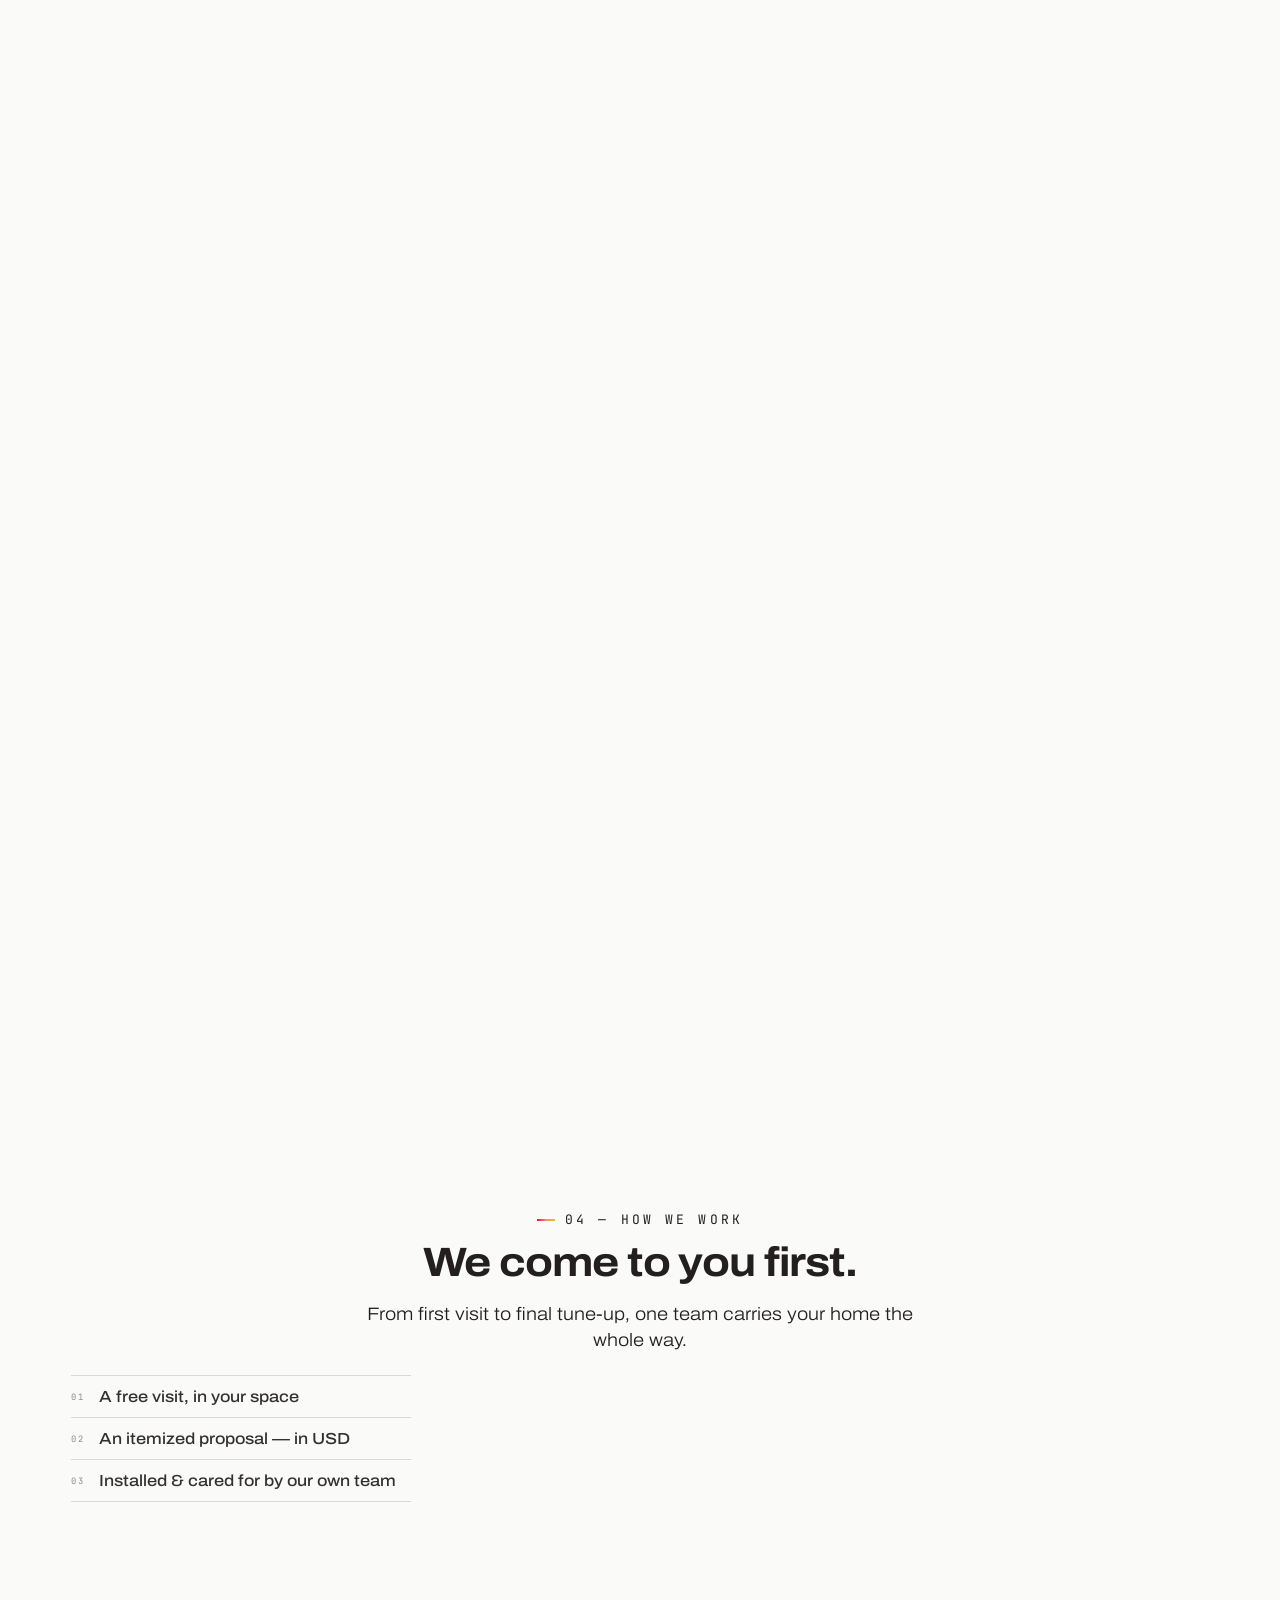
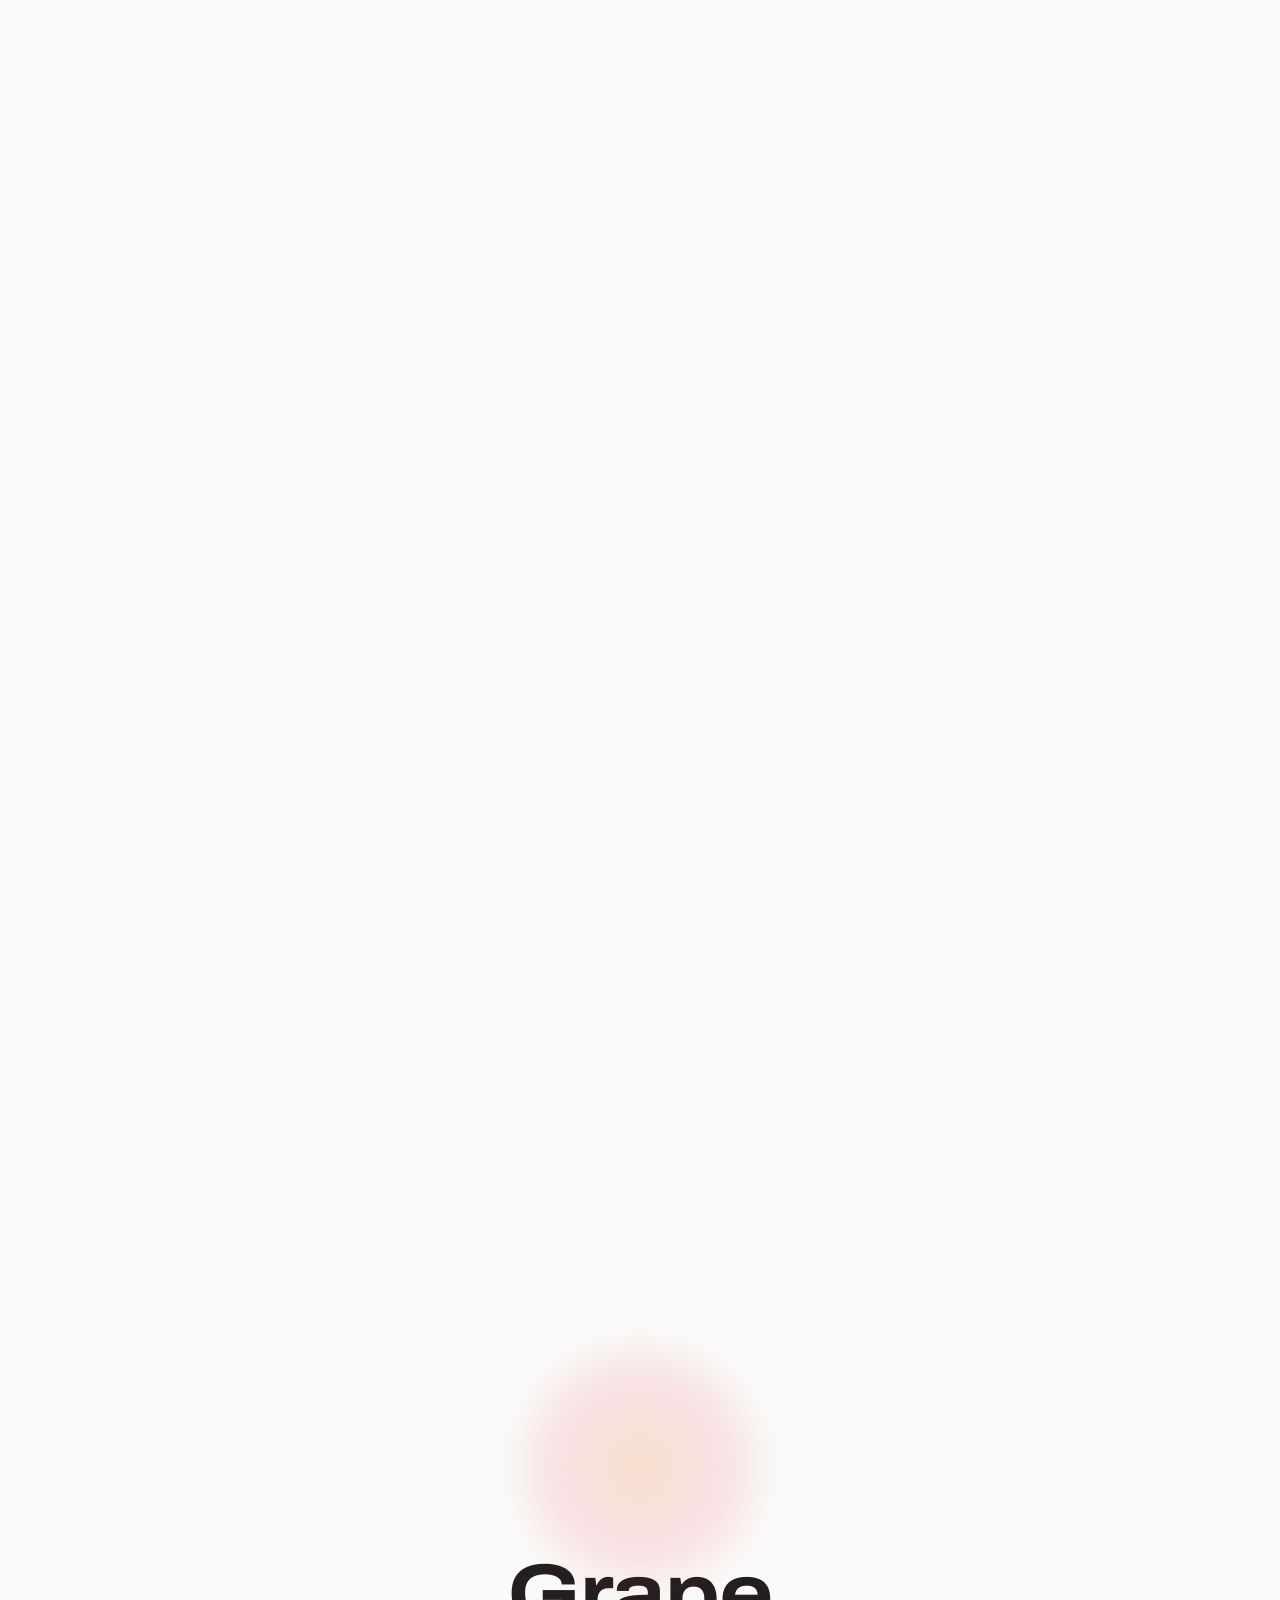
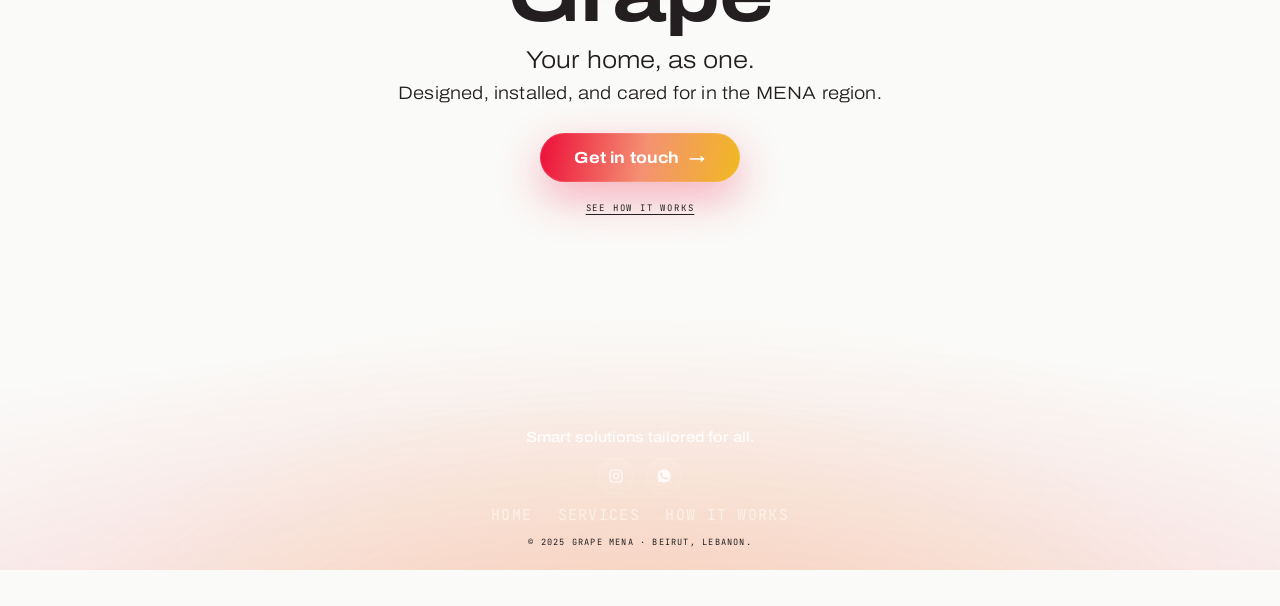
==== commit 61eb01f2: "Add files via upload" ====
--- a/about.html
+++ b/about.html
@@ -478,9 +478,9 @@
 @media (prefers-reduced-motion:reduce){ .sheet__backdrop,.sheet__panel{ transition:none; } }
 
 </style>
-<link rel="stylesheet" href="grape-desktop.css?v=1788196750149">
-<link rel="stylesheet" href="grape-about-desktop.css?v=1788196750149">
-  <script src="grape-events.js?v=1788196750149" defer></script>
+<link rel="stylesheet" href="grape-desktop.css?v=1788198792375">
+<link rel="stylesheet" href="grape-about-desktop.css?v=1788198792375">
+  <script src="grape-events.js?v=1788198792375" defer></script>
   <link rel="icon" type="image/png" sizes="32x32" href="assets/favicon-32.png">
   <link rel="icon" type="image/png" sizes="512x512" href="assets/favicon-512.png">
   <link rel="apple-touch-icon" sizes="180x180" href="assets/favicon-180.png">
--- a/grape-desktop.css
+++ b/grape-desktop.css
@@ -56,8 +56,8 @@
   .msol__eyebrow{font-size:var(--dt-label);letter-spacing:.12em}
   .msol__grid{grid-template-columns:repeat(4,minmax(0,1fr));gap:32px;align-items:stretch;flex:1 1 auto;min-height:0}
   .scard{min-height:0}
-  .scard__media{aspect-ratio:auto;flex:0 1 auto;height:44%;min-height:88px}
-  .scard__body{flex:1 1 auto;min-height:0;justify-content:flex-start;overflow:visible}
+  .scard__media{aspect-ratio:auto;flex:1 1 auto;height:auto;min-height:60px}
+  .scard__body{flex:0 0 auto;min-height:0;justify-content:flex-start;overflow:visible}
   .scard__sentence{display:block;-webkit-line-clamp:none;overflow:visible;flex:0 0 auto}
   .scard__title{flex:0 0 auto}
   .msol__cta{margin-top:clamp(16px,2.4vh,28px);flex:0 0 auto}
@@ -99,7 +99,7 @@
   :root{--gutter:52px;--dt-rhythm:150px;--container-max:920px}
   .mbar{max-width:920px}
   .msol__grid{gap:20px}
-  .scard__media{height:40%;min-height:78px}
+  .scard__media{min-height:52px}
   .scard__body{padding:15px 16px 17px}
   .scard__title{font-size:1.02rem;letter-spacing:-.01em}
   .scard__sentence{font-size:14px;line-height:1.42;margin-top:6px}
